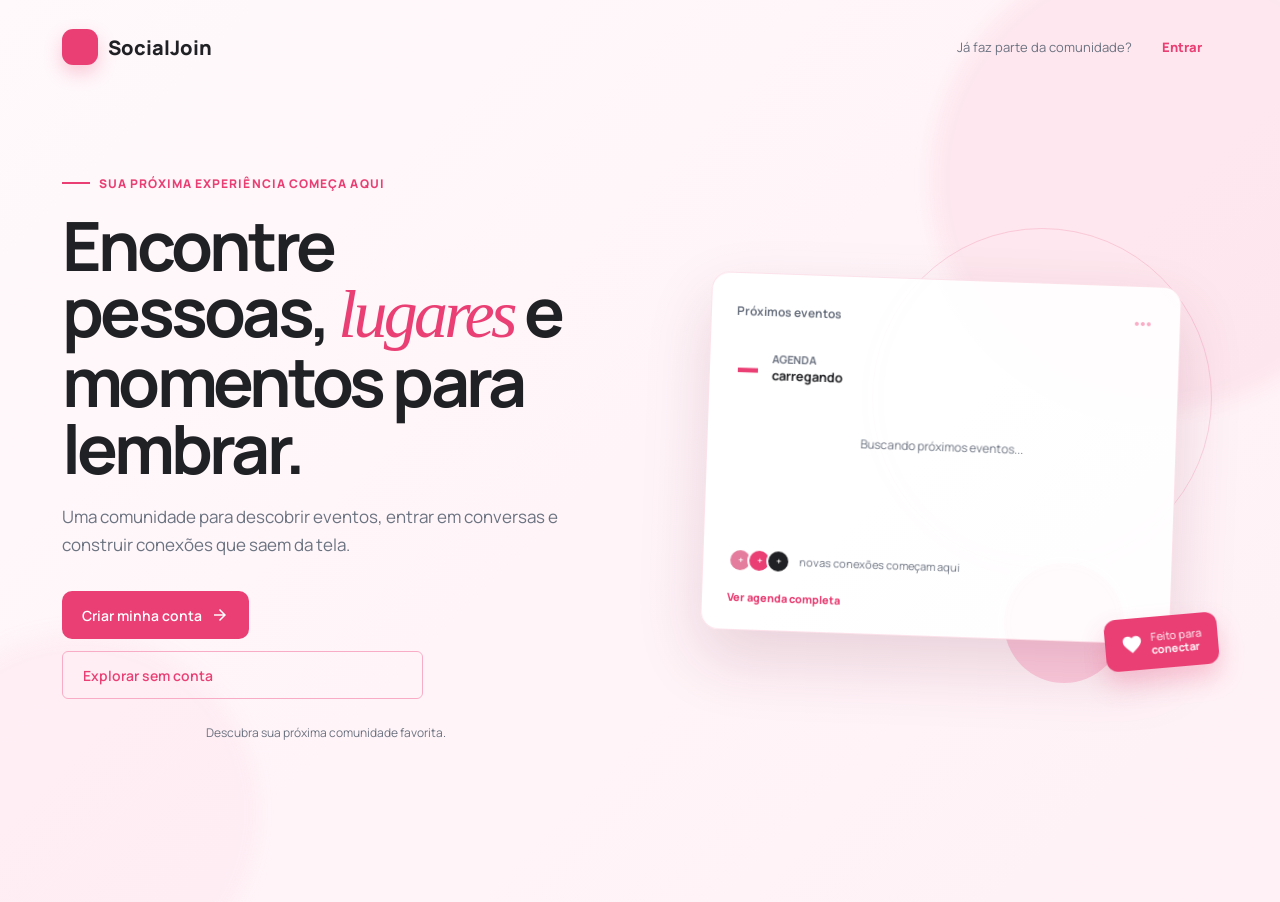
==== web/index.html @ d687cb56 "Ajustes na aba eventos" ====
<!DOCTYPE html>
<html lang="pt-BR">

<head>
    <meta charset="UTF-8">
    <meta name="viewport" content="width=device-width, initial-scale=1.0">
    <title>Painel - Rede Social</title>
    <link rel="preconnect" href="https://fonts.googleapis.com">
    <link rel="preconnect" href="https://fonts.gstatic.com" crossorigin>
    <link href="https://fonts.googleapis.com/css2?family=Manrope:wght@400;500;600;700;800&display=swap"
        rel="stylesheet">
    <link href="https://fonts.googleapis.com/icon?family=Material+Icons" rel="stylesheet">
    <link rel="stylesheet" href="css/style.css?v=chat-avatar-1">
</head>

<body>
    <!-- A página é declarativa: IDs e handlers conectam os controles visuais aos métodos do AppController em app.js. -->
    <section id="welcome-screen" class="welcome-screen active">
        <div class="welcome-page">
            <header class="welcome-nav">
                <a class="welcome-brand" href="#" onclick="return false;">
                    <span class="welcome-brand-mark"><i class="material-icons">hub</i></span>
                    SocialJoin
                </a>
                <div class="welcome-nav-actions">
                    <span>Já faz parte da comunidade?</span>
                    <button class="welcome-login-link" onclick="app.selecionarOpcao('login')">Entrar</button>
                </div>
            </header>

            <div class="welcome-layout">
                <div class="welcome-copy">
                    <div class="welcome-eyebrow"><span></span> Sua próxima experiência começa aqui</div>
                    <h1>Encontre pessoas, <em>lugares</em> e momentos para lembrar.</h1>
                    <p>Uma comunidade para descobrir eventos, entrar em conversas e construir conexões que saem da tela.
                    </p>
                    <div class="welcome-actions">
                        <button class="btn-primary welcome-btn" onclick="app.selecionarOpcao('cadastro')">Criar minha
                            conta <i class="material-icons">arrow_forward</i></button>
                        <button class="btn-ghost welcome-btn" onclick="app.selecionarOpcao('visitante')">Explorar sem
                            conta <i class="material-icons">north_east</i></button>
                    </div>
                    <div class="welcome-proof"><i class="material-icons">verified</i><span>Descubra sua próxima
                            comunidade favorita.</span></div>
                </div>

                <div class="welcome-preview" aria-label="Prévia de eventos da comunidade">
                    <div class="preview-orbit preview-orbit-one"></div>
                    <div class="preview-orbit preview-orbit-two"></div>
                    <div class="preview-window">
                        <div class="preview-window-top"><span>Próximos eventos</span><i
                                class="material-icons">more_horiz</i></div>
                        <div class="preview-date" id="preview-date">
                            <strong>--</strong><span>AGENDA<br><b>carregando</b></span>
                        </div>
                        <div id="preview-events" class="preview-events" aria-live="polite">
                            <div class="preview-loading">Buscando próximos eventos...</div>
                        </div>
                        <div class="preview-footer"><span
                                class="preview-avatars"><b>+</b><b>+</b><b>+</b></span><span>novas conexões começam
                                aqui</span><button class="preview-events-link" onclick="app.explorarEventos()">Ver
                                agenda completa</button></div>
                    </div>
                    <div class="preview-sticker"><i class="material-icons">favorite</i><span>Feito
                            para<br><b>conectar</b></span></div>
                </div>
            </div>
        </div>
    </section>

    <div id="app-shell" class="app-shell">
        <aside>
            <div class="brand">SocialJoin</div>
            <nav class="nav-menu">
                <button class="nav-btn active" id="tab-eventos" onclick="app.mudarAba('eventos')">
                    <i class="material-icons">event</i> Eventos
                </button>
                <button class="nav-btn" id="tab-feed" onclick="app.mudarAba('feed')">
                    <i class="material-icons">dashboard</i> Feed Geral
                </button>
                <button class="nav-btn" id="tab-comunidades" onclick="app.mudarAba('comunidades')">
                    <i class="material-icons">forum</i> Comunidades
                </button>
                <button class="nav-btn" id="tab-busca" onclick="app.mudarAba('busca')">
                    <i class="material-icons">people</i> Pessoas
                </button>
            </nav>
            <div class="sidebar-footer" id="header-buttons"></div>
        </aside>

        <div class="app-content">

            <button id="chat-mobile-toggle" class="chat-mobile-toggle" type="button"
                aria-label="Abrir mensagens" aria-expanded="false" title="Mensagens"
                onclick="app.alternarChatSidebar()">
                <i class="material-icons" aria-hidden="true">chat</i>
            </button>

            <!-- CHAT LATERAL -->
            <section id="chat-sidebar" class="chat-sidebar">
                <div class="chat-sidebar-header">
                    <h3>Mensagens</h3>

                    <button id="chat-toggle-btn" class="chat-toggle-btn" type="button" title="Recolher mensagens">
                        ‹
                    </button>
                </div>

                <div class="chat-search">
                    <input id="chat-search-input" type="text" placeholder="Buscar conversa..." autocomplete="off">
                </div>

                <div id="chat-conversations" class="chat-conversations">
                    <p class="chat-empty">
                        Nenhuma conversa ainda.
                    </p>
                </div>
            </section>


            <main id="app-main">
                <div id="view-feed" class="view-section">
                    <div class="page-header">
                        <div>
                            <span class="section-kicker">Conversa que vira encontro</span>
                            <h1>O que está acontecendo</h1>
                        </div>
                        <button class="btn-primary" onclick="app.abrirModalPost()">Novo Post</button>
                    </div>
                    <div class="feed-layout">
                        <div class="feed-main">
                            <div class="feed-toolbar">
                                <div class="feed-tabs" role="tablist" aria-label="Filtro do feed">
                                    <button class="feed-tab active" id="feed-tab-todos"
                                        onclick="app.mudarFiltroFeed('todos')">Tudo</button>
                                    <button class="feed-tab" id="feed-tab-comunidades"
                                        onclick="app.mudarFiltroFeed('comunidades')">Comunidades</button>
                                    <button class="feed-tab" id="feed-tab-meus"
                                        onclick="app.mudarFiltroFeed('meus')">Meus posts</button>
                                </div>
                                <select id="feed-ordenacao" onchange="app.mudarOrdenacaoFeed(this.value)"
                                    aria-label="Ordenar feed">
                                    <option value="recentes">Mais recentes</option>
                                    <option value="comentados">Mais comentados</option>
                                    <option value="curtidos">Mais curtidos</option>
                                </select>
                            </div>
                            <div id="feed-comunidades-filtros" class="feed-comunidades-filtros"></div>

                            <div id="feed-container">
                                Carregando feed...
                            </div>
                        </div>
                        <div class="feed-sidebar">
                            <div id="feed-sidebar-recomendado-heading" class="feed-sidebar-heading">
                                <span id="feed-sidebar-recomendado-kicker" class="section-kicker">
                                    Para você
                                </span>

                                <h2 id="feed-sidebar-recomendado-titulo">
                                    Recomendado
                                </h2>
                            </div>

                            <div id="feed-recomendados" class="feed-recomendados">
                                Carregando sugestões...
                            </div>

                            <div class="feed-sidebar-heading" style="margin-top: 18px;"><span
                                    class="section-kicker">Perfil parecido</span>
                                <h2>Pessoas para seguir</h2>
                            </div>
                            <div id="feed-sugestoes-pessoas" class="feed-sugestoes-pessoas">Carregando pessoas...</div>

                            <div class="feed-sidebar-heading" style="margin-top: 18px;"><span class="section-kicker">Não
                                    perca</span>
                                <h2>Próximos encontros</h2>
                            </div>
                            <div id="feed-eventos-destaque">Carregando eventos...</div>
                            <button class="feed-sidebar-link" onclick="app.mudarAba('eventos')">Ver agenda completa <i
                                    class="material-icons">arrow_forward</i></button>
                        </div>

                    </div>
                </div>
                <div id="view-salvos" class="view-section">

                    <div class="page-header">

                        <div>
                            <span class="section-kicker">
                                Sua coleção
                            </span>

                            <h1>Itens salvos</h1>
                        </div>

                    </div>


                    <div class="salvos-intro">
                        <i class="material-icons">
                            bookmark
                        </i>

                        <p>
                            Publicações que você salvou para
                            encontrar novamente depois.
                        </p>
                    </div>


                    <div id="salvos-container">
                        Carregando itens salvos...
                    </div>

                </div>

                <div id="view-post-detalhes" class="view-section">
                    <button class="detail-back-button" onclick="app.voltarDoPost()">
                        <i class="material-icons">arrow_back</i> Voltar ao feed
                    </button>
                    <div id="post-detalhes-conteudo"></div>
                </div>

                <div id="view-eventos" class="view-section active">
                    <div class="page-header">
                        <div>
                            <span class="section-kicker">Viva mais fora da tela</span>
                            <h1>Descubra seu próximo evento</h1>
                        </div>
                        <button class="btn-primary" onclick="app.abrirModal('evento-modal')">Novo Evento</button>
                    </div>
                    <div id="evento-destaque" class="evento-destaque"></div>
                    <div class="eventos-tabs" role="tablist" aria-label="Eventos">
                        <button class="eventos-tab active" id="eventos-tab-descobrir"
                            onclick="app.mudarVisaoEventos('descobrir')">Descobrir</button>
                        <button class="eventos-tab" id="eventos-tab-meus" onclick="app.mudarVisaoEventos('meus')">Meus
                            eventos</button>
                    </div>
                    <div class="eventos-filtros">
                        <input type="text" id="filtro-evento-texto" placeholder="Buscar por nome ou descrição..."
                            oninput="app.buscarEventosComDebounce()">

                        <select id="filtro-evento-periodo" onchange="app.filtrarEventos()">

                            <option value="">Qualquer data</option>
                            <option value="hoje">Hoje</option>
                            <option value="semana">Esta semana</option>
                            <option value="mes">Este mês</option>
                            <option value="personalizado">Intervalo personalizado</option>
                        </select>

                        <select id="filtro-evento-comunidade" onchange="app.filtrarEventos()">
                            <option value="">Todas as comunidades</option>
                        </select>

                        <select id="filtro-evento-categoria" onchange="app.filtrarEventos()">
                            <option value="">Todas as categorias</option>
                            <option value="Tecnologia">Tecnologia</option>
                            <option value="Arte">Arte</option>
                            <option value="Música">Música</option>
                            <option value="Esportes">Esportes</option>
                            <option value="Educação">Educação</option>
                            <option value="Networking">Networking</option>
                            <option value="Cultura">Cultura</option>
                        </select>
                                                <select id="filtro-evento-formato" onchange="app.filtrarEventos()">
                            <option value="">Todos os formatos</option>
                            <option value="presencial">Presenciais</option>
                            <option value="online">Online</option>
                        </select>

                        <div class="filtro-localizacao-wrap" style="display: flex; gap: 8px; align-items: center;">
                            <button id="btn-localizacao-filtro" class="btn-localizacao-filtro" onclick="app.alternarFiltroProximidade()" style="white-space: nowrap; height: 38px; display: flex; align-items: center; gap: 5px;">
                                <i class="material-icons" style="font-size: 18px;">my_location</i>
                                Perto de mim
                            </button>
                            <select id="filtro-evento-raio" onchange="app.filtrarEventos()" style="display: none; width: 100px;">
                                <option value="10">10 km</option>
                                <option value="25">25 km</option>
                                <option value="50" selected>50 km</option>
                                <option value="100">100 km</option>
                            </select>
                        </div>
                    </div>
                    <div id="filtro-evento-intervalo" style="
        display:none;
        gap:10px;
        margin-bottom:16px;
    ">

                        <input type="date" id="filtro-evento-data-inicio" onchange="app.filtrarEventos()">

                        <input type="date" id="filtro-evento-data-fim" onchange="app.filtrarEventos()">
                    </div>
                    <div id="eventos-container" class="eventos-container">
                        Carregando eventos...
                    </div>
                    <div id="eventos-paginacao" style="
        display:flex;
        justify-content:center;
        align-items:center;
        gap:12px;
        margin-top:20px;
     ">

                        <button class="btn-secondary" id="btn-eventos-anterior" onclick="app.paginaAnteriorEventos()">
                            Anterior
                        </button>

                        <span id="eventos-pagina-info">
                            Página 1 de 1
                        </span>

                        <button class="btn-secondary" id="btn-eventos-proxima" onclick="app.proximaPaginaEventos()">
                            Próxima
                        </button>
                    </div>
                </div>

                <div id="view-comunidades" class="view-section">
                    <div class="page-header">
                        <div>
                            <span class="section-kicker">Encontre sua turma</span>
                            <h1>Comunidades</h1>
                        </div>
                        <button class="btn-primary" onclick="app.abrirModal('comunidade-modal')">Nova
                            Comunidade</button>
                    </div>

                    <div class="comunidades-tabs">
                        <button id="comunidades-tab-todas" class="comunidades-tab active"
                            onclick="app.mudarFiltroComunidades('todas')">
                            Todas
                        </button>

                        <button id="comunidades-tab-minhas" class="comunidades-tab"
                            onclick="app.mudarFiltroComunidades('minhas')">
                            Minhas comunidades
                        </button>

                        <button id="comunidades-tab-criadas" class="comunidades-tab"
                            onclick="app.mudarFiltroComunidades('criadas')">
                            Criadas por mim
                        </button>
                    </div>
                    <div class="comunidades-toolbar">
                        <input class="search-bar" id="comunidades-search" type="search"
                            placeholder="Buscar por nome ou interesse..." oninput="app.filtrarComunidades()">
                        <select id="comunidades-ordenacao" onchange="app.filtrarComunidades()">
                            <option value="membros">Mais populares</option>
                            <option value="recentes">Mais recentes</option>
                            <option value="nome">Nome A-Z</option>
                        </select>
                    </div>
                    <div id="comunidades-container" class="comunidades-grid">Carregando comunidades...</div>
                </div>

                <!-- PERFIL -->
<div id="view-perfil" class="view-section">

    <div class="perfil-view-header">
        <button
            type="button"
            class="detail-back-button"
            onclick="app.voltarDoPerfil()"
        >
            <i class="material-icons">arrow_back</i>
            <span>Voltar</span>
        </button>
    </div>

    <div id="perfil-conteudo"></div>

</div>



                <div id="view-busca" class="view-section">
                    <div class="page-header">
                        <div><span class="section-kicker">Descubra quem faz acontecer</span>
                            <h1>Pessoas</h1>
                        </div>
                    </div>
                    <div class="pessoas-search-area">
                        <i class="material-icons">
                            search
                        </i>

                        <input id="search-input" type="text" placeholder="Buscar por nome ou username..."
                            oninput="app.filtrarUsuarios()">
                    </div>

                    <div class="pessoas-filtros">

                        <button id="pessoas-filtro-todas" class="pessoas-filtro-btn active" type="button"
                            onclick="app.mudarFiltroPessoas('todas')">
                            Todas
                        </button>

                        <button id="pessoas-filtro-comuns" class="pessoas-filtro-btn" type="button"
                            onclick="app.mudarFiltroPessoas('comuns')">
                            Das minhas comunidades
                        </button>

                        <button id="pessoas-filtro-organizadores" class="pessoas-filtro-btn" type="button"
                            onclick="app.mudarFiltroPessoas('organizadores')">
                            Organizadores
                        </button>

                    </div>

                    <div class="pessoas-sugestoes">
                        <div><span class="section-kicker">Para conhecer</span>
                            <h2>Descubra novas pessoas</h2>
                        </div>
                        <p>Encontre organizadores, participantes e novas conversas.</p>
                    </div>

                    <div id="users-container" class="pessoas-grid">Carregando...</div>


                </div>



                <div id="view-subreddit" class="view-section">

                    <button class="detail-back-button" onclick="app.mudarAba('comunidades')">
                        <i class="material-icons">arrow_back</i>
                        Voltar
                    </button>


                    <section class="comunidade-detalhe-header">

                        <div class="comunidade-detalhe-principal">

                            <div id="sub-community-visual" class="comunidade-detalhe-avatar">
                                C
                            </div>


                            <div class="comunidade-detalhe-identidade">

                                <div class="comunidade-detalhe-titulo-linha">

                                    <h1 id="sub-titulo">
                                        Nome da Comunidade
                                    </h1>

                                    <span id="sub-status" class="comunidade-detalhe-status">
                                    </span>

                                </div>


                                <p id="sub-desc">
                                    Descrição
                                </p>


                                <div class="comunidade-detalhe-meta">

                                    <span id="sub-categoria">
                                        Geral
                                    </span>

                                    <span class="comunidade-meta-separador">
                                        •
                                    </span>

                                    <span>
                                        <i class="material-icons">group</i>
                                        <strong id="sub-total-membros">
                                            0
                                        </strong>
                                        membros
                                    </span>

                                    <span class="comunidade-meta-separador">
                                        •
                                    </span>

                                    <span>
                                        <i class="material-icons">event</i>
                                        <strong id="sub-total-eventos">
                                            0
                                        </strong>
                                        eventos
                                    </span>

                                </div>

                            </div>

                        </div>


                        <div class="comunidade-detalhe-acoes">

                            <button type="button" id="btn-gerenciar-comunidade" class="comunidade-btn-secundario"
                                style="display:none;" onclick="
                    app.gerenciarComunidade(
                        app.comunidadeAtivaId
                    )
                ">
                                <i class="material-icons">
                                    settings
                                </i>

                                Gerenciar
                            </button>


                            <button type="button" id="btn-participar" class="comunidade-btn-secundario"
                                onclick="app.participarComunidade()">
                                Entrar
                            </button>


                            <button type="button" id="btn-postar-comunidade" class="comunidade-btn-postar"
                                onclick="app.abrirModalPost()">
                                <i class="material-icons">
                                    add
                                </i>

                                Postar aqui
                            </button>

                        </div>

                    </section>


                    <div class="comunidade-tabs">

                        <button class="comunidade-tab active" id="comunidade-tab-posts"
                            onclick="app.mudarAbaComunidade('posts')">
                            Posts
                            <span id="comunidade-tab-posts-count">
                                0
                            </span>
                        </button>

                        <button class="comunidade-tab" id="comunidade-tab-eventos"
                            onclick="app.mudarAbaComunidade('eventos')">
                            Eventos
                            <span id="comunidade-tab-eventos-count">
                                0
                            </span>
                        </button>

                        <button class="comunidade-tab" id="comunidade-tab-membros"
                            onclick="app.mudarAbaComunidade('membros')">
                            Membros
                            <span id="comunidade-tab-membros-count">
                                0
                            </span>
                        </button>

                    </div>


                    <div id="subreddit-feed-container"></div>

                </div>

                <div id="view-evento-detalhes" class="view-section">

                    <button class="detail-back-button" onclick="app.voltarParaEventos()">
                        <i class="material-icons">arrow_back</i>
                        Voltar para eventos
                    </button>

                    <div id="evento-detalhes-conteudo"></div>

                </div>
            </main>
            <section id="chat-window" class="chat-window">

                <div class="chat-window-header">
                    <div class="chat-user-info">
                        <div id="chat-user-avatar" class="chat-user-avatar">
                            ?
                        </div>

                        <div class="chat-user-meta">
                            <div class="chat-user-line">
                                <strong id="chat-user-name">
                                    Conversa
                                </strong>
                                <span id="chat-user-status" class="chat-user-status">online</span>
                            </div>

                            <span id="chat-user-username" class="chat-user-username"></span>
                        </div>
                    </div>

                    <button id="chat-close-btn" class="chat-close-btn" type="button" title="Fechar conversa">
                        ×
                    </button>
                </div>

                <div id="chat-messages" class="chat-messages">
                </div>

                <form id="chat-message-form" class="chat-message-form">

                    <input id="chat-message-input" type="text" placeholder="Digite uma mensagem..." autocomplete="off"
                        maxlength="2000">

                    <button type="submit">
                        Enviar
                    </button>

                </form>

            </section>
        </div>
    </div>

    <div class="modal-overlay" id="auth-modal" role="dialog" aria-modal="true" aria-labelledby="auth-title">
        <div class="modal auth-modal">
            <button type="button" class="modal-close-btn" aria-label="Fechar" onclick="app.fecharModal('auth-modal')">
                <i class="material-icons">close</i>
            </button>
            <div class="auth-intro">
                <span class="auth-kicker">SocialJoin</span>
                <h2 id="auth-title">Acesso ao Site</h2>
                <p id="auth-subtitle">Entre para acompanhar eventos, comunidades e conversas.</p>
            </div>

            <div class="auth-tabs" role="tablist" aria-label="Autenticação">
                <button type="button" class="auth-tab active" id="auth-tab-login"
                    onclick="app.definirModoAuth(false)">Entrar</button>
                <button type="button" class="auth-tab" id="auth-tab-register" onclick="app.definirModoAuth(true)">Criar
                    conta</button>
            </div>

            <div id="auth-feedback" class="auth-feedback" role="alert" aria-live="polite"></div>

            <div class="auth-field auth-register-only">
                <label for="auth-nome-completo">Nome completo</label>
                <div class="auth-input-wrap"><i class="material-icons">person_outline</i><input type="text"
                        id="auth-nome-completo" placeholder="Como podemos chamar você?" autocomplete="off"></div>
            </div>

            <div class="auth-field auth-register-only">
                <label for="auth-nome">Nome de exibição</label>
                <div class="auth-input-wrap"><i class="material-icons">badge</i><input type="text" id="auth-nome"
                        placeholder="Seu nome na comunidade" autocomplete="off"></div>
            </div>

            <div class="auth-field auth-register-only">
                <label for="auth-username">Nome de usuário</label>
                <div class="auth-input-wrap"><i class="material-icons">alternate_email</i><input type="text"
                        id="auth-username" placeholder="seu_usuario" autocomplete="off"></div>
            </div>

            <div class="auth-field auth-register-only">
                <label for="auth-data-nascimento">Data de nascimento</label>
                <div class="auth-input-wrap"><i class="material-icons">cake</i><input type="date"
                        id="auth-data-nascimento"></div>
            </div>

            <div class="auth-field">
                <label for="auth-email" id="auth-email-label">E-mail ou telefone</label>
                <div class="auth-input-wrap"><i class="material-icons">mail_outline</i><input type="text"
                        id="auth-email" placeholder="seu@email.com ou (00) 00000-0000" autocomplete="off"></div>
            </div>

            <div class="auth-field auth-register-only">
                <label for="auth-telefone">Telefone <span>(opcional)</span></label>
                <div class="auth-input-wrap"><i class="material-icons">phone</i><input type="tel" id="auth-telefone"
                        placeholder="(00) 00000-0000" autocomplete="off"></div>
            </div>

            <div class="auth-field">
                <label for="auth-senha">Senha</label>
                <div class="auth-input-wrap"><i class="material-icons">lock_outline</i><input type="password"
                        id="auth-senha" placeholder="Sua senha" autocomplete="current-password"
                        oninput="app.atualizarForcaSenha()"><button type="button" class="password-toggle"
                        onclick="app.alternarVisibilidadeSenha('auth-senha', this)" aria-label="Mostrar senha"><i
                            class="material-icons">visibility</i></button></div>
                <div id="auth-password-strength" class="password-strength" aria-live="polite"></div>
            </div>

            <div class="auth-field auth-register-only">
                <label for="auth-confirmar-senha">Confirmar senha</label>
                <div class="auth-input-wrap"><i class="material-icons">lock_reset</i><input type="password"
                        id="auth-confirmar-senha" placeholder="Repita sua senha" autocomplete="new-password"><button
                        type="button" class="password-toggle"
                        onclick="app.alternarVisibilidadeSenha('auth-confirmar-senha', this)"
                        aria-label="Mostrar senha"><i class="material-icons">visibility</i></button></div>
            </div>

            <div class="auth-field auth-register-only">
                <label>Interesses</label>
                <div class="auth-interesses-intro">Escolha até 5 temas que mais combinam com você.</div>
                <div id="auth-interesses-list" class="auth-interesses-list" aria-label="Selecionar interesses">
                </div>
            </div>

            <button type="button" class="btn-full auth-submit" id="auth-submit"
                onclick="app.processarAuth()">Entrar</button>
            <button type="button" class="auth-forgot" id="auth-forgot" onclick="app.recuperarSenha()">Esqueci minha
                senha</button>
            <button type="button" class="btn-cancel" onclick="app.fecharModal('auth-modal')">Cancelar</button>
            <p class="auth-legal">Ao continuar, você concorda em participar da comunidade SocialJoin.</p>
        </div>
    </div>

    <!-- O formulário coleta texto e arquivos; o JavaScript envia o post e associa as imagens depois de obter o ID. -->
    <div class="modal-overlay" id="post-modal">
        <div class="modal">
            <h2 id="modal-post-title">Nova Publicação</h2>
            <input type="text" id="post-titulo" placeholder="Título">
            <textarea id="post-conteudo" placeholder="Conteúdo..."></textarea>
            <label class="post-image-picker" for="post-imagens">
                <i class="material-icons" aria-hidden="true">add_photo_alternate</i>
                Adicionar fotos
            </label>
            <input type="file" id="post-imagens" accept="image/jpeg,image/png,image/webp" multiple hidden>
            <small class="form-hint">Escolha várias de uma vez ou adicione mais depois. Até 4 imagens JPG, PNG ou WEBP; máximo de 5 MB cada.</small>
            <div id="post-imagens-preview" class="post-image-preview" aria-live="polite"></div>
            <select id="post-comunidade-id">
                <option value="">Publicar no feed global</option>
            </select>
            <button class="btn-full" id="post-publicar-btn" onclick="app.enviarPost()">Publicar</button>
            <button class="btn-cancel" onclick="app.fecharModal('post-modal')">Cancelar</button>
        </div>
    </div>

    <div class="modal-overlay" id="comunidade-modal">
        <div class="modal">
            <h2>Criar Comunidade</h2>
            <input type="text" id="comunidade-nome" placeholder="Ex: Desenvolvedores Java">
            <textarea id="comunidade-desc" placeholder="Qual o foco do grupo?"></textarea>
            <select id="comunidade-categoria">
                <option value="">Categoria</option>
                <option>Tecnologia</option>
                <option>Arte</option>
                <option>Música</option>
                <option>Esportes</option>
                <option>Educação</option>
                <option>Networking</option>
                <option>Cultura</option>
            </select>
            <label for="comunidade-cor">Cor da comunidade</label>
            <input type="color" id="comunidade-cor" value="#EA3F74">
            <label for="comunidade-imagem">Imagem da comunidade (opcional)</label>
            <input type="file" id="comunidade-imagem" accept="image/*">
            <small class="form-hint">Escolha uma imagem que represente os interesses da sua comunidade.</small>
            <button class="btn-full" onclick="app.criarComunidade()">Salvar</button>
            <button class="btn-cancel" onclick="app.fecharModal('comunidade-modal')">Cancelar</button>
        </div>
    </div>

    <div class="modal-overlay" id="evento-modal" role="dialog" aria-modal="true" aria-labelledby="evento-modal-title">
        <div class="modal evento-modal">
            <button type="button" class="modal-close-btn" onclick="app.fecharModal('evento-modal')"
                aria-label="Fechar modal">
                <i class="material-icons">close</i>
            </button>

            <div class="modal-header-intro">
                <span class="modal-kicker"><i class="material-icons">event</i> Agenda & Encontros</span>
                <h2 id="evento-modal-title">Organizar Novo Evento</h2>
                <p>Preencha as informações para divulgar seu evento na comunidade.</p>
            </div>

            <div id="evento-feedback" class="form-feedback" role="alert" aria-live="polite"></div>

            <form id="form-criar-evento" onsubmit="event.preventDefault(); app.criarEvento();">
                <!-- Seção 1: Informações Básicas -->
                <div class="form-section">
                    <div class="form-section-title">
                        <i class="material-icons">info</i> Sobre o Evento
                    </div>

                    <div class="form-group">
                        <label for="evento-titulo">Título do evento <span class="required">*</span></label>
                        <div class="form-input-wrap">
                            <i class="material-icons">title</i>
                            <input type="text" id="evento-titulo"
                                placeholder="Ex: Workshop de Java ou Encontro da Comunidade" required
                                autocomplete="off">
                        </div>
                    </div>

                    <div class="form-grid-2">
                        <div class="form-group">
                            <label for="evento-categoria">Categoria <span class="required">*</span></label>
                            <div class="form-input-wrap">
                                <i class="material-icons">category</i>
                                <select id="evento-categoria" required>
                                    <option value="">Selecione uma categoria</option>
                                    <option value="Tecnologia">Tecnologia</option>
                                    <option value="Arte">Arte</option>
                                    <option value="Música">Música</option>
                                    <option value="Esportes">Esportes</option>
                                    <option value="Educação">Educação</option>
                                    <option value="Networking">Networking</option>
                                    <option value="Cultura">Cultura</option>
                                    <option value="Games">Games</option>
                                    <option value="Gastronomia">Gastronomia</option>
                                    <option value="Saúde">Saúde</option>
                                    <option value="Social">Social</option>
                                </select>
                            </div>
                        </div>

                        <div class="form-group">
                            <label for="evento-comunidade-id">Comunidade vinculada <span
                                    class="optional">(opcional)</span></label>
                            <div class="form-input-wrap">
                                <i class="material-icons">groups</i>
                                <select id="evento-comunidade-id">
                                    <option value="">Nenhuma (Evento aberto / Global)</option>
                                </select>
                            </div>
                        </div>
                    </div>

                    <div class="form-group">
                        <label for="evento-desc">Descrição e detalhes <span class="optional">(opcional)</span></label>
                        <textarea id="evento-desc" rows="3"
                            placeholder="Explique a proposta do evento, programação, requisitos ou recados importantes..."></textarea>
                    </div>
                </div>

                <!-- Seção 2: Data e Horários -->
                <div class="form-section">
                    <div class="form-section-title">
                        <i class="material-icons">schedule</i> Data e Horários
                    </div>

                    <div class="form-grid-3">
                        <div class="form-group">
                            <label for="evento-data">Data <span class="required">*</span></label>
                            <div class="form-input-wrap">
                                <i class="material-icons">calendar_today</i>
                                <input type="date" id="evento-data" required>
                            </div>
                        </div>

                        <div class="form-group">
                            <label for="evento-horario-inicio">Início <span class="required">*</span></label>
                            <div class="form-input-wrap">
                                <i class="material-icons">schedule</i>
                                <input type="time" id="evento-horario-inicio" required>
                            </div>
                        </div>

                        <div class="form-group">
                            <label for="evento-horario-fim">Término <span class="required">*</span></label>
                            <div class="form-input-wrap">
                                <i class="material-icons">schedule</i>
                                <input type="time" id="evento-horario-fim" required>
                            </div>
                        </div>
                    </div>

                    <div class="form-group">
                        <label for="evento-encerramento-inscricoes">Encerramento das inscrições <span
                                class="optional">(opcional)</span></label>
                        <div class="form-input-wrap">
                            <i class="material-icons">event_busy</i>
                            <input type="datetime-local" id="evento-encerramento-inscricoes">
                        </div>
                        <small class="form-hint">Deixe em branco para permitir inscrições até o início do
                            evento.</small>
                    </div>
                </div>

                <!-- Seção 3: Local e Vagas -->
                <div class="form-section">
                    <div class="form-section-title">
                        <i class="material-icons">place</i> Formato, Local e Vagas
                    </div>

                    <div class="form-grid-2">
                        <div class="form-group">
                            <label for="evento-formato-local">Formato do evento <span class="required">*</span></label>
                            <div class="form-input-wrap">
                                <i class="material-icons">swap_horiz</i>
                                <select id="evento-formato-local" onchange="app.alternarFormatoCriacaoEvento(this.value)">
                                    <option value="presencial">Presencial (Endereço Físico)</option>
                                    <option value="online">Online (Link / Transmissão)</option>
                                </select>
                            </div>
                        </div>

                        <div class="form-group">
                            <label for="evento-local" id="evento-local-label">Endereço do evento <span class="required">*</span></label>
                            <div class="form-input-wrap">
                                <i class="material-icons" id="evento-local-icone">place</i>
                                <input type="text" id="evento-local"
                                    placeholder="Ex: Av. Paulista, 1000 - Bela Vista, São Paulo" required autocomplete="off"
                                    onchange="app.aoAlterarEnderecoEvento()">
                                <button type="button" class="btn-input-action" id="btn-buscar-coords-evento" onclick="app.buscarCoordenadasPorEnderecoDigitado()" title="Localizar endereço no mapa">
                                    <i class="material-icons">search</i>
                                </button>
                            </div>
                        </div>
                    </div>

                    <!-- Bloco de Coordenadas & GPS (para eventos presenciais) -->
                    <div id="wrap-evento-coordenadas" class="evento-coordenadas-box">
                        <div class="evento-coordenadas-topo">
                            <div class="evento-coordenadas-texto">
                                <strong><i class="material-icons">map</i> Geolocalização para o Aplicativo Mobile</strong>
                                <span>Permite que participantes encontrem este evento no mapa de eventos próximos.</span>
                            </div>
                            <button type="button" class="btn-gps" onclick="app.capturarCoordenadasEvento()" title="Usar minha localização atual via GPS">
                                <i class="material-icons">my_location</i> Usar meu GPS
                            </button>
                        </div>
                        <input type="hidden" id="evento-latitude">
                        <input type="hidden" id="evento-longitude">
                        <div id="evento-coords-badge" class="coords-badge sem-coords">
                            <i class="material-icons">location_off</i>
                            <span id="evento-coords-badge-texto">Nenhuma coordenada detectada. Digite o endereço ou clique em "Usar meu GPS".</span>
                        </div>
                    </div>

                    <div class="form-grid-2">
                        <div class="form-group">
                            <label for="evento-limite">Limite de participantes <span class="optional">(opcional)</span></label>
                            <div class="form-input-wrap">
                                <i class="material-icons">people</i>
                                <input type="number" id="evento-limite" min="1" placeholder="Vazio = Sem limite">
                            </div>
                        </div>

                        <div class="form-group">
                            <label for="evento-preco">Valor do ingresso <span class="optional">(opcional)</span></label>
                            <div class="form-input-wrap">
                                <i class="material-icons">confirmation_number</i>
                                <input type="number" id="evento-preco" min="0" step="0.01" placeholder="0,00">
                            </div>
                            <small class="form-hint">Deixe em branco ou informe 0 para um evento gratuito.</small>
                        </div>
                    </div>
                </div>

                <!-- Seção 4: Capa e Configurações -->
                <div class="form-section">
                    <div class="form-section-title">
                        <i class="material-icons">photo_camera</i> Capa e Configurações
                    </div>

                    <div class="form-group">
                        <label for="evento-capa">Banner do evento <span class="optional">(opcional)</span></label>
                        <div class="custom-file-upload">
                            <input type="file" id="evento-capa" accept="image/jpeg,image/png,image/webp"
                                onchange="app.atualizarPreviewCapaEvento(this)">
                            <div class="file-upload-visual" id="evento-capa-preview-box">
                                <i class="material-icons">cloud_upload</i>
                                <span id="evento-capa-nome">Clique para selecionar uma imagem</span>
                                <small>Opcional · JPG, PNG ou WEBP · máximo 5 MB</small>
                            </div>
                        </div>
                    </div>

                    <div class="checkbox-card">
                        <label class="checkbox-container">
                            <input type="checkbox" id="evento-checkin">
                            <span class="checkbox-custom"></span>
                            <div class="checkbox-text">
                                <strong>Exigir check-in dos participantes</strong>
                                <span>A entrada e validação de ingressos serão realizadas pelo aplicativo mobile via QR
                                    Code.</span>
                            </div>
                        </label>
                    </div>
                </div>

                <div class="form-actions">
                    <button type="submit" class="btn-full btn-primary auth-submit" id="btn-criar-evento">
                        Agendar Evento
                    </button>
                    <button type="button" class="btn-cancel" onclick="app.fecharModal('evento-modal')">
                        Cancelar
                    </button>
                </div>
            </form>
        </div>
    </div>

    <div class="modal-overlay" id="gerenciar-comunidade-modal">

        <div class="modal comunidade-gerenciar-modal">

            <div class="comunidade-modal-header">

                <div>
                    <span class="section-kicker">
                        Administração
                    </span>

                    <h2>Gerenciar comunidade</h2>

                    <p>
                        Atualize as informações e
                        configurações da comunidade.
                    </p>
                </div>

                <button type="button" class="modal-close" onclick="
                    app.fecharModal(
                        'gerenciar-comunidade-modal'
                    )
                " aria-label="Fechar">
                    <i class="material-icons">
                        close
                    </i>
                </button>

            </div>


            <div class="comunidade-modal-section">

                <div class="comunidade-modal-section-title">
                    <i class="material-icons">
                        edit
                    </i>

                    <div>
                        <strong>
                            Informações básicas
                        </strong>

                        <span>
                            Nome, descrição e categoria.
                        </span>
                    </div>
                </div>


                <div class="form-group">
                    <label for="editar-comunidade-nome">
                        Nome da comunidade
                    </label>

                    <input id="editar-comunidade-nome" type="text" placeholder="Nome da comunidade">
                </div>


                <div class="form-group">
                    <label for="editar-comunidade-desc">
                        Descrição
                    </label>

                    <textarea id="editar-comunidade-desc" rows="4" placeholder="Descreva a comunidade..."></textarea>
                </div>


                <div class="comunidade-modal-grid">

                    <div class="form-group">
                        <label for="editar-comunidade-categoria">
                            Categoria
                        </label>

                        <select id="editar-comunidade-categoria">
                            <!-- mantenha suas options atuais -->
                        </select>
                    </div>


                    <div class="form-group">
                        <label for="editar-comunidade-cor">
                            Cor da comunidade
                        </label>

                        <div class="comunidade-cor-field">

                            <input type="color" id="editar-comunidade-cor">

                            <span>
                                Cor de destaque
                            </span>

                        </div>
                    </div>

                </div>

            </div>


            <div class="comunidade-modal-section">

                <div class="comunidade-modal-section-title">
                    <i class="material-icons">
                        image
                    </i>

                    <div>
                        <strong>
                            Aparência
                        </strong>

                        <span>
                            Imagem usada nos cards e
                            no cabeçalho da comunidade.
                        </span>
                    </div>
                </div>


                <label class="comunidade-upload" for="editar-comunidade-imagem">
                    <i class="material-icons">
                        add_photo_alternate
                    </i>

                    <div>
                        <strong>
                            Escolher nova imagem
                        </strong>

                        <span>
                            JPG, PNG ou WEBP
                        </span>
                    </div>

                    <span class="comunidade-upload-action">
                        Selecionar
                    </span>
                </label>

                <input type="file" id="editar-comunidade-imagem" accept="image/*" hidden>

            </div>


            <div class="comunidade-modal-section">

                <div class="comunidade-modal-section-title">
                    <i class="material-icons">
                        admin_panel_settings
                    </i>

                    <div>
                        <strong>
                            Administração
                        </strong>

                        <span>
                            Controle quem participa
                            desta comunidade.
                        </span>
                    </div>
                </div>


                <button type="button" class="comunidade-admin-action" onclick="app.abrirGerenciarMembros()">
                    <span>
                        <i class="material-icons">
                            group
                        </i>

                        Gerenciar membros
                    </span>

                    <i class="material-icons">
                        chevron_right
                    </i>
                </button>

            </div>


            <div class="comunidade-danger-zone">

                <div>
                    <strong>
                        Excluir comunidade
                    </strong>

                    <span>
                        Esta ação remove permanentemente
                        a comunidade.
                    </span>
                </div>

                <button type="button" class="comunidade-delete-btn" onclick="app.excluirComunidade()">
                    <i class="material-icons">
                        delete_outline
                    </i>

                    Excluir
                </button>

            </div>


            <div class="comunidade-modal-footer">

                <button type="button" class="btn-secondary" onclick="
                    app.fecharModal(
                        'gerenciar-comunidade-modal'
                    )
                ">
                    Cancelar
                </button>

                <button type="button" class="btn-primary" onclick="app.salvarEdicaoComunidade()">
                    Salvar alterações
                </button>

            </div>

        </div>

    </div>

    <div id="gerenciar-membros-modal" class="modal-overlay">
        <div class="modal">
            <h2>Membros da comunidade</h2>

            <div id="lista-membros-comunidade">
                Carregando...
            </div>

            <br>

            <button class="btn-secondary" onclick="app.fecharModal('gerenciar-membros-modal')">
                Fechar
            </button>
        </div>
    </div>
<div class="modal-overlay" id="editar-perfil-modal">
    <div class="modal editar-perfil-modal">

        <button
            type="button"
            class="modal-close-btn"
            onclick="app.fecharModal('editar-perfil-modal')"
            aria-label="Fechar"
        >
            <i class="material-icons">close</i>
        </button>

        <div class="editar-perfil-header">
            <span class="editar-perfil-kicker">Sua conta</span>
            <h2>Editar perfil</h2>
            <p>Atualize como seu perfil aparece para outras pessoas.</p>
        </div>

        <div class="editar-perfil-foto-area">

            <div class="editar-perfil-avatar">
                <i class="material-icons" id="editar-perfil-avatar-icon">person</i>
                <img id="editar-perfil-avatar-preview" alt="Prévia da foto de perfil" hidden>
            </div>

            <div class="editar-perfil-foto-info">
                <strong>Foto de perfil</strong>
                <span>JPG, PNG ou WEBP · máximo de 5 MB</span>

                <input
                    type="file"
                    id="editar-perfil-foto"
                    accept="image/jpeg,image/png,image/webp"
                    class="editar-perfil-file-input"
                >

                <div class="editar-perfil-foto-acoes">
                    <label
                        for="editar-perfil-foto"
                        class="editar-perfil-escolher-foto"
                    >
                        <i class="material-icons">photo_camera</i>
                        Escolher foto
                    </label>

                    <button
                        type="button"
                        class="editar-perfil-alterar-foto"
                        onclick="app.salvarFotoPerfil()"
                    >
                        Alterar
                    </button>
                </div>
            </div>

        </div>

        <div class="editar-perfil-form">

            <div class="editar-perfil-campo">
                <label for="editar-perfil-nome">Nome</label>
                <input
                    type="text"
                    id="editar-perfil-nome"
                    placeholder="Seu nome"
                >
            </div>

            <div class="editar-perfil-campo">
                <label for="editar-perfil-username">Username</label>

                <div class="editar-perfil-username">
                    <span>@</span>
                    <input
                        type="text"
                        id="editar-perfil-username"
                        placeholder="seuusername"
                    >
                </div>
            </div>

            <div class="editar-perfil-campo">
                <div class="editar-perfil-label-row">
                    <label for="editar-perfil-bio">Bio</label>
                    <span>Máximo de 300 caracteres</span>
                </div>

                <textarea
                    id="editar-perfil-bio"
                    maxlength="300"
                    placeholder="Conte um pouco sobre você..."
                ></textarea>
            </div>

        </div>

        <div class="editar-perfil-footer">
            <button
                type="button"
                class="btn-secondary"
                onclick="app.fecharModal('editar-perfil-modal')"
            >
                Cancelar
            </button>

            <button
                type="button"
                class="btn-primary"
                onclick="app.salvarPerfil()"
            >
                Salvar alterações
            </button>
        </div>

    </div>
</div>

    <div class="modal-overlay" id="gerenciar-evento-modal" role="dialog" aria-modal="true"
        aria-labelledby="gerenciar-evento-title">
        <div class="modal evento-modal">
            <button type="button" class="modal-close-btn" onclick="app.fecharModal('gerenciar-evento-modal')"
                aria-label="Fechar modal">
                <i class="material-icons">close</i>
            </button>

            <div class="modal-header-intro">
                <span class="modal-kicker"><i class="material-icons">edit_calendar</i> Painel do Organizador</span>
                <h2 id="gerenciar-evento-title">Gerenciar Evento</h2>
                <p>Atualize os detalhes do evento, as inscrições e as configurações de acesso.</p>
            </div>

            <div id="editar-evento-feedback" class="form-feedback" role="alert" aria-live="polite"></div>

            <form id="form-editar-evento" onsubmit="event.preventDefault(); app.salvarEdicaoEvento();">
                <div class="form-section">
                    <div class="form-section-title">
                        <i class="material-icons">info</i> Sobre o Evento
                    </div>

                    <div class="form-group">
                        <label for="editar-evento-titulo">Título do evento <span class="required">*</span></label>
                        <div class="form-input-wrap">
                            <i class="material-icons">title</i>
                            <input type="text" id="editar-evento-titulo"
                                placeholder="Ex: Workshop de Java ou Encontro da Comunidade" required
                                autocomplete="off">
                        </div>
                    </div>

                    <div class="form-grid-2">
                        <div class="form-group">
                            <label for="editar-evento-categoria">Categoria <span class="required">*</span></label>
                            <div class="form-input-wrap">
                                <i class="material-icons">category</i>
                                <select id="editar-evento-categoria" required>
                                    <option value="">Selecione uma categoria</option>
                                    <option value="Tecnologia">Tecnologia</option>
                                    <option value="Arte">Arte</option>
                                    <option value="Música">Música</option>
                                    <option value="Esportes">Esportes</option>
                                    <option value="Educação">Educação</option>
                                    <option value="Networking">Networking</option>
                                    <option value="Cultura">Cultura</option>
                                    <option value="Games">Games</option>
                                    <option value="Gastronomia">Gastronomia</option>
                                    <option value="Saúde">Saúde</option>
                                    <option value="Social">Social</option>
                                </select>
                            </div>
                        </div>

                        <div class="form-group">
                            <label for="editar-evento-comunidade">Comunidade vinculada <span
                                    class="optional">(opcional)</span></label>
                            <div class="form-input-wrap">
                                <i class="material-icons">groups</i>
                                <select id="editar-evento-comunidade">
                                    <option value="">Nenhuma (Evento aberto / Global)</option>
                                </select>
                            </div>
                        </div>
                    </div>

                    <div class="form-group">
                        <label for="editar-evento-descricao">Descrição e detalhes <span
                                class="optional">(opcional)</span></label>
                        <textarea id="editar-evento-descricao" rows="3"
                            placeholder="Explique a proposta do evento, programação, requisitos ou recados importantes..."></textarea>
                    </div>
                </div>

                <div class="form-section">
                    <div class="form-section-title">
                        <i class="material-icons">schedule</i> Data e Horários
                    </div>

                    <div class="form-grid-3">
                        <div class="form-group">
                            <label for="editar-evento-data">Data <span class="required">*</span></label>
                            <div class="form-input-wrap">
                                <i class="material-icons">calendar_today</i>
                                <input type="date" id="editar-evento-data" required>
                            </div>
                        </div>

                        <div class="form-group">
                            <label for="editar-evento-horario-inicio">Início <span class="required">*</span></label>
                            <div class="form-input-wrap">
                                <i class="material-icons">schedule</i>
                                <input type="time" id="editar-evento-horario-inicio" required>
                            </div>
                        </div>

                        <div class="form-group">
                            <label for="editar-evento-horario-fim">Término <span class="required">*</span></label>
                            <div class="form-input-wrap">
                                <i class="material-icons">schedule</i>
                                <input type="time" id="editar-evento-horario-fim" required>
                            </div>
                        </div>
                    </div>

                    <div class="form-group">
                        <label for="editar-evento-encerramento-inscricoes">Encerramento das inscrições <span
                                class="optional">(opcional)</span></label>
                        <div class="form-input-wrap">
                            <i class="material-icons">event_busy</i>
                            <input type="datetime-local" id="editar-evento-encerramento-inscricoes">
                        </div>
                        <small class="form-hint">Deixe em branco para permitir inscrições até o início do
                            evento.</small>
                    </div>
                </div>

                <div class="form-section">
                    <div class="form-section-title">
                        <i class="material-icons">place</i> Formato, Local e Vagas
                    </div>

                    <div class="form-grid-2">
                        <div class="form-group">
                            <label for="editar-evento-formato-local">Formato do evento <span class="required">*</span></label>
                            <div class="form-input-wrap">
                                <i class="material-icons">swap_horiz</i>
                                <select id="editar-evento-formato-local" onchange="app.alternarFormatoEdicaoEvento(this.value)">
                                    <option value="presencial">Presencial (Endereço Físico)</option>
                                    <option value="online">Online (Link / Transmissão)</option>
                                </select>
                            </div>
                        </div>

                        <div class="form-group">
                            <label for="editar-evento-local" id="editar-evento-local-label">Endereço do evento <span class="required">*</span></label>
                            <div class="form-input-wrap">
                                <i class="material-icons" id="editar-evento-local-icone">place</i>
                                <input type="text" id="editar-evento-local"
                                    placeholder="Ex: Av. Paulista, 1000 - Bela Vista, São Paulo" required autocomplete="off"
                                    onchange="app.aoAlterarEnderecoEdicaoEvento()">
                                <button type="button" class="btn-input-action" id="btn-buscar-coords-edicao" onclick="app.buscarCoordenadasEdicaoEvento()" title="Localizar endereço no mapa">
                                    <i class="material-icons">search</i>
                                </button>
                            </div>
                        </div>
                    </div>

                    <!-- Bloco de Coordenadas & GPS (para edição) -->
                    <div id="wrap-editar-evento-coordenadas" class="evento-coordenadas-box">
                        <div class="evento-coordenadas-topo">
                            <div class="evento-coordenadas-texto">
                                <strong><i class="material-icons">map</i> Geolocalização para o Aplicativo Mobile</strong>
                                <span>Permite que participantes encontrem este evento no mapa de eventos próximos.</span>
                            </div>
                            <button type="button" class="btn-gps" onclick="app.capturarCoordenadasEdicaoEvento()" title="Usar minha localização atual via GPS">
                                <i class="material-icons">my_location</i> Usar meu GPS
                            </button>
                        </div>
                        <input type="hidden" id="editar-evento-latitude">
                        <input type="hidden" id="editar-evento-longitude">
                        <div id="editar-evento-coords-badge" class="coords-badge sem-coords">
                            <i class="material-icons">location_off</i>
                            <span id="editar-evento-coords-badge-texto">Nenhuma coordenada detectada. Digite o endereço ou clique em "Usar meu GPS".</span>
                        </div>
                    </div>

                    <div class="form-grid-2">
                        <div class="form-group">
                            <label for="editar-evento-limite">Limite de participantes <span class="optional">(opcional)</span></label>
                            <div class="form-input-wrap">
                                <i class="material-icons">people</i>
                                <input type="number" id="editar-evento-limite" min="1" placeholder="Vazio = Sem limite">
                            </div>
                        </div>
                    </div>
                </div>

                <div class="form-section">
                    <div class="form-section-title">
                        <i class="material-icons">settings</i> Configurações
                    </div>

                    <div class="checkbox-card">
                        <label class="checkbox-container">
                            <input type="checkbox" id="editar-evento-checkin">
                            <span class="checkbox-custom"></span>
                            <div class="checkbox-text">
                                <strong>Exigir check-in dos participantes</strong>
                                <span>A entrada e validação de ingressos serão realizadas pelo aplicativo mobile via QR
                                    Code.</span>
                            </div>
                        </label>
                    </div>
                </div>

                <div class="evento-gerenciar-actions">
                    <button type="submit" class="btn-primary btn-full" id="btn-salvar-edicao-evento">
                        <i class="material-icons"
                            style="font-size:18px; vertical-align:middle; margin-right:4px;">save</i> Salvar alterações
                    </button>

                    <div class="evento-gerenciar-grid-btns">
                        <button type="button" class="btn-secondary btn-icon-action"
                            onclick="app.abrirParticipantesEvento()">
                            <i class="material-icons">people</i> Participantes
                        </button>

                        <button type="button" class="btn-warning-soft btn-icon-action" onclick="app.cancelarEvento()">
                            <i class="material-icons">block</i> Cancelar evento
                        </button>

                        <button type="button" class="btn-danger-soft btn-icon-action" onclick="app.excluirEvento()">
                            <i class="material-icons">delete</i> Excluir evento
                        </button>
                    </div>

                    <button type="button" class="btn-cancel" onclick="app.fecharModal('gerenciar-evento-modal')">
                        Fechar sem salvar
                    </button>
                </div>
            </form>
        </div>
    </div>

    <div class="modal-overlay" id="participantes-evento-modal" role="dialog" aria-modal="true"
        aria-labelledby="participantes-modal-title">
        <div class="modal evento-modal" style="max-width: 520px;">
            <button type="button" class="modal-close-btn" onclick="app.fecharModal('participantes-evento-modal')"
                aria-label="Fechar modal">
                <i class="material-icons">close</i>
            </button>

            <div class="modal-header-intro">
                <span class="modal-kicker"><i class="material-icons">people</i> Lista de Presença</span>
                <h2 id="participantes-modal-title">Participantes do Evento</h2>
                <p id="participantes-modal-sub">Inscritos e status de check-in.</p>
            </div>

            <div id="lista-participantes-evento" class="participantes-lista-container">
                Carregando...
            </div>

            <div style="margin-top: 20px;">
                <button type="button" class="btn-full btn-secondary"
                    onclick="app.fecharModal('participantes-evento-modal')">
                    Fechar
                </button>
            </div>
        </div>
    </div>

    <div class="modal-overlay" id="compra-ingresso-modal">
    <div class="modal compra-ingresso-modal">

        <button
            type="button"
            class="modal-close-btn"
            onclick="app.fecharModal('compra-ingresso-modal')"
            aria-label="Fechar"
        >
            <i class="material-icons">close</i>
        </button>

        <div class="compra-ingresso-header">
            <div class="compra-ingresso-icon">
                <i class="material-icons">confirmation_number</i>
            </div>

            <div>
                <span class="section-kicker">Ingresso</span>
                <h2>Confirmar compra</h2>
                <p>Revise os dados antes de continuar.</p>
            </div>
        </div>

        <div class="compra-ingresso-evento">
            <span>Evento</span>
            <strong id="compra-ingresso-evento-nome">Evento</strong>
        </div>

        <div class="compra-ingresso-preco-area">
            <span>Valor do ingresso</span>
            <strong id="compra-ingresso-preco">R$ 0,00</strong>
        </div>

        <div class="compra-ingresso-aviso">
            <i class="material-icons">info_outline</i>

            <div>
                <strong>Ambiente de demonstração</strong>
                <span>
                    Nenhum pagamento real será processado nesta versão.
                </span>
            </div>
        </div>

        <div class="compra-ingresso-acoes">
            <button
                type="button"
                class="btn-secondary"
                onclick="app.fecharModal('compra-ingresso-modal')"
            >
                Cancelar
            </button>

            <button
                type="button"
                class="btn-primary"
                onclick="app.confirmarCompraIngresso()"
            >
                <i class="material-icons">check</i>
                Confirmar compra
            </button>
        </div>

    </div>
</div>

    <div
    class="modal-overlay"
    id="configuracoes-modal"
>

    <div class="modal configuracoes-modal">

        <button
            type="button"
            class="modal-close-btn"
            onclick="
                app.fecharModal(
                    'configuracoes-modal'
                )
            "
            aria-label="Fechar"
        >
            <i class="material-icons">
                close
            </i>
        </button>


        <div class="configuracoes-header">

            <span class="section-kicker">
                Sua conta
            </span>

            <h2>Configurações</h2>

            <p>
                Gerencie seus dados e preferências.
            </p>

        </div>


        <div class="configuracoes-lista">

            <button
                type="button"
                class="configuracoes-item"
                onclick="app.abrirEdicaoPerfilPelasConfiguracoes()"
            >

                <span class="configuracoes-item-icon">
                    <i class="material-icons">
                        person_outline
                    </i>
                </span>

                <span class="configuracoes-item-info">
                    <strong>
                        Editar perfil
                    </strong>

                    <small>
                        Nome, username, bio e foto.
                    </small>
                </span>

                <i class="material-icons">
                    chevron_right
                </i>

            </button>


            <button
                type="button"
                class="configuracoes-item"
                onclick="app.abrirMeuPerfilPelasConfiguracoes()"
            >

                <span class="configuracoes-item-icon">
                    <i class="material-icons">
                        account_circle
                    </i>
                </span>

                <span class="configuracoes-item-info">
                    <strong>
                        Visualizar perfil
                    </strong>

                    <small>
                        Veja como seu perfil aparece.
                    </small>
                </span>

                <i class="material-icons">
                    chevron_right
                </i>

            </button>

        </div>


        <div class="configuracoes-note">

            <i class="material-icons">
                lock_outline
            </i>

            <span>
                Alteração de senha poderá ser
                adicionada futuramente.
            </span>

        </div>

    </div>

</div>

    <!-- type="module" permite importar ApiService; servir esta página por HTTP evita bloqueios de módulos em file://. -->
    <script type="module" src="js/app.js?v=chat-avatar-1"></script>
</body>

</html>
---- web/css/style.css ----
/* style.css */
:root {
    --bg-dark: #ffffff;
    --bg-darker: #ffffff;
    --primary-blue: #EA3F74;
    --primary-hover: #c92f60;
    --secondary-pink: #f9acc6;
    --bg-light: #f7f8fa;
    --card-bg: #ffffff;
    --text-main: #202124;
    --text-muted: #6b7280;
    --border-color: #e5e7eb;
    --danger: #c93659;
    --shadow-soft: 0 12px 30px rgba(17, 24, 39, 0.07);
}

* {
    box-sizing: border-box;
}

body {
    font-family: 'Manrope', 'Segoe UI', sans-serif;
    background: #ffffff;
    margin: 0;
    padding: 0;
    color: var(--text-main);
    min-height: 100vh;
    overflow: auto;
}

.welcome-screen {
    position: relative;
    min-height: 100vh;
    display: none;
    background: linear-gradient(135deg, #fff9fb 0%, #fff1f6 100%);
    overflow: hidden;
}

.welcome-screen::before,
.welcome-screen::after {
    content: "";
    position: absolute;
    border-radius: 50%;
    filter: blur(10px);
    opacity: 0.6;
    pointer-events: none;
    animation: backgroundPulse 9s ease-in-out infinite alternate;
}

.welcome-screen::before {
    width: 460px;
    height: 460px;
    right: -110px;
    top: -50px;
    background: rgba(234, 63, 116, 0.12);
}

.welcome-screen::after {
    width: 360px;
    height: 360px;
    left: -100px;
    bottom: -90px;
    background: rgba(249, 172, 198, 0.18);
    animation-delay: 1.5s;
}

.welcome-screen.active {
    display: flex;
}

.welcome-page {
    position: relative;
    z-index: 1;
    width: min(100%, 1240px);
    min-height: 100vh;
    margin: 0 auto;
    padding: 28px 42px 52px;
    animation: pageReveal 0.8s ease both;
}

.welcome-nav {
    display: flex;
    align-items: center;
    justify-content: space-between;
    gap: 24px;
}

.welcome-brand {
    display: inline-flex;
    align-items: center;
    gap: 10px;
    color: var(--text-main);
    font-size: 20px;
    font-weight: 800;
    text-decoration: none;
}

.welcome-brand-mark {
    display: grid;
    width: 36px;
    height: 36px;
    place-items: center;
    color: #fff;
    background: var(--primary-blue);
    border-radius: 11px;
    box-shadow: 0 8px 18px rgba(234, 63, 116, 0.25);
}

.welcome-brand-mark .material-icons {
    font-size: 20px;
}

.welcome-nav-actions {
    display: flex;
    align-items: center;
    gap: 14px;
    color: var(--text-muted);
    font-size: 13px;
}

.welcome-login-link {
    border: 0;
    padding: 10px 16px;
    color: var(--primary-blue);
    background: transparent;
    cursor: pointer;
    font-weight: 800;
}

.welcome-layout {
    display: grid;
    grid-template-columns: minmax(0, 0.95fr) minmax(420px, 1.05fr);
    align-items: center;
    gap: clamp(40px, 8vw, 110px);
    min-height: calc(100vh - 116px);
}

.welcome-copy {
    max-width: 600px;
    animation: welcomeRise 0.7s ease both;
}

.welcome-copy h1 {
    animation: textFloat 0.9s ease both;
}

.welcome-copy>p,
.welcome-proof,
.welcome-actions {
    animation: fadeInUp 0.8s ease both;
}

.welcome-actions {
    animation-delay: 0.15s;
}

.welcome-proof {
    animation-delay: 0.25s;
}

.welcome-eyebrow {
    display: flex;
    align-items: center;
    gap: 9px;
    margin-bottom: 20px;
    color: var(--primary-blue);
    font-size: 12px;
    font-weight: 800;
    letter-spacing: 0.09em;
    text-transform: uppercase;
}

.welcome-eyebrow span {
    width: 28px;
    height: 2px;
    background: var(--primary-blue);
}

.welcome-copy h1 {
    max-width: 620px;
    margin: 0 0 22px;
    color: var(--text-main);
    font-size: 68px;
    line-height: 0.98;
    letter-spacing: -0.055em;
}

.welcome-copy h1 em {
    color: var(--primary-blue);
    font-family: Georgia, serif;
    font-weight: 400;
}

.welcome-copy>p {
    max-width: 500px;
    margin: 0;
    color: var(--text-muted);
    font-size: 17px;
    line-height: 1.65;
}

.welcome-actions {
    display: flex;
    flex-wrap: wrap;
    gap: 12px;
    margin-top: 32px;
}

.welcome-btn {
    display: inline-flex;
    width: auto;
    align-items: center;
    justify-content: center;
    gap: 9px;
    min-height: 48px;
    padding: 13px 19px;
    border-radius: 10px;
    font-size: 14px;
    transition: transform 0.2s ease, box-shadow 0.2s ease, background 0.2s ease;
}

.welcome-btn:hover {
    transform: translateY(-2px) scale(1.01);
    box-shadow: 0 12px 20px rgba(234, 63, 116, 0.15);
}

.welcome-btn .material-icons {
    font-size: 18px;
}

.welcome-proof {
    display: flex;
    align-items: center;
    gap: 8px;
    margin-top: 25px;
    color: var(--text-muted);
    font-size: 12px;
}

.welcome-proof .material-icons {
    color: var(--primary-blue);
    font-size: 17px;
}

.welcome-preview {
    position: relative;
    min-height: 500px;
    animation: welcomeRise 0.8s 0.15s ease both, previewFloat 7s ease-in-out infinite;
    transform-origin: center;
}

.preview-window {
    position: absolute;
    z-index: 1;
    top: 50%;
    left: 50%;
    width: min(100%, 470px);
    padding: 25px;
    background: rgba(255, 255, 255, 0.92);
    border: 1px solid rgba(234, 63, 116, 0.15);
    border-radius: 18px;
    box-shadow: 0 28px 65px rgba(120, 34, 66, 0.16);
    transform: translate(-50%, -50%) rotate(2deg);
    animation: cardTilt 7s ease-in-out infinite;
    backdrop-filter: blur(6px);
}

.preview-window-top,
.preview-event,
.preview-footer,
.preview-date {
    display: flex;
    align-items: center;
}

.preview-window-top {
    justify-content: space-between;
    color: var(--text-muted);
    font-size: 12px;
    font-weight: 700;
}

.preview-window-top .material-icons {
    color: var(--secondary-pink);
}

.preview-date {
    gap: 11px;
    margin: 25px 0 21px;
}

.preview-date strong {
    color: var(--primary-blue);
    font-size: 48px;
    line-height: 0.85;
}

.preview-date span {
    color: var(--text-muted);
    font-size: 11px;
    font-weight: 700;
    line-height: 1.35;
    text-transform: uppercase;
}

.preview-date b {
    color: var(--text-main);
    font-size: 13px;
    text-transform: none;
}

.preview-event {
    gap: 12px;
    padding: 15px 0;
    border-top: 1px solid var(--border-color);
}

.preview-event-time {
    align-self: flex-start;
    min-width: 40px;
    color: var(--primary-blue);
    font-size: 12px;
    font-weight: 800;
}

.preview-event strong,
.preview-event span {
    display: block;
}

.preview-event strong {
    margin-bottom: 4px;
    color: var(--text-main);
    font-size: 13px;
}

.preview-event span {
    color: var(--text-muted);
    font-size: 11px;
}

.preview-event>.material-icons {
    margin-left: auto;
    color: var(--secondary-pink);
    font-size: 20px;
}

.preview-event-highlight {
    margin: 0 -10px;
    padding: 15px 10px;
    background: var(--bg-light);
    border-radius: 9px;
}

.preview-loading,
.preview-empty {
    padding: 22px 4px;
    color: var(--text-muted);
    font-size: 12px;
    text-align: center;
}

.preview-events {
    min-height: 126px;
}

.preview-footer {
    gap: 9px;
    margin-top: 13px;
    color: var(--text-muted);
    font-size: 11px;
}

.preview-footer {
    flex-wrap: wrap;
}

.preview-events-link {
    width: 100%;
    margin-top: 8px;
    border: 0;
    padding: 0;
    color: var(--primary-blue);
    background: transparent;
    cursor: pointer;
    font-size: 11px;
    font-weight: 800;
    text-align: left;
}

.preview-avatars {
    display: flex;
}

.preview-avatars b {
    display: grid;
    width: 24px;
    height: 24px;
    margin-left: -5px;
    place-items: center;
    border: 2px solid #fff;
    border-radius: 50%;
    color: #fff;
    background: var(--primary-blue);
    font-size: 9px;
}

.preview-avatars b:first-child {
    margin-left: 0;
    background: #e47d9d;
}

.preview-avatars b:last-child {
    background: var(--text-main);
}

.preview-orbit {
    position: absolute;
    border-radius: 50%;
}

.preview-orbit-one {
    top: 4%;
    right: 1%;
    width: 340px;
    height: 340px;
    border: 1px solid rgba(234, 63, 116, 0.18);
    animation: orbitSpin 18s linear infinite;
}

.preview-orbit-two {
    right: 17%;
    bottom: 5%;
    width: 120px;
    height: 120px;
    background: var(--secondary-pink);
    opacity: 0.55;
    animation: pulseGlow 4s ease-in-out infinite;
}

.preview-sticker {
    position: absolute;
    right: 0;
    bottom: 8%;
    z-index: 2;
    display: flex;
    align-items: center;
    gap: 8px;
    padding: 13px 16px;
    color: #fff;
    background: var(--primary-blue);
    border-radius: 12px;
    box-shadow: 0 13px 25px rgba(234, 63, 116, 0.25);
    font-size: 11px;
    line-height: 1.2;
    transform: rotate(-5deg);
    animation: stickerBob 4s ease-in-out infinite;
}

.preview-sticker .material-icons {
    font-size: 22px;
}

@keyframes welcomeRise {
    from {
        opacity: 0;
        transform: translateY(18px);
    }

    to {
        opacity: 1;
        transform: translateY(0);
    }
}

@keyframes pageReveal {
    from {
        opacity: 0;
        transform: translateY(10px);
    }

    to {
        opacity: 1;
        transform: translateY(0);
    }
}

@keyframes fadeInUp {
    from {
        opacity: 0;
        transform: translateY(12px);
    }

    to {
        opacity: 1;
        transform: translateY(0);
    }
}

@keyframes textFloat {
    from {
        opacity: 0;
        transform: translateY(16px);
    }

    to {
        opacity: 1;
        transform: translateY(0);
    }
}

@keyframes previewFloat {

    0%,
    100% {
        transform: translateY(0px);
    }

    50% {
        transform: translateY(-12px);
    }
}

@keyframes cardTilt {

    0%,
    100% {
        transform: translate(-50%, -50%) rotate(2deg) translateY(0);
    }

    50% {
        transform: translate(-50%, -50%) rotate(-1deg) translateY(-8px);
    }
}

@keyframes orbitSpin {
    0% {
        transform: rotate(0deg);
    }

    100% {
        transform: rotate(360deg);
    }
}

@keyframes pulseGlow {

    0%,
    100% {
        transform: scale(1);
        opacity: 0.55;
    }

    50% {
        transform: scale(1.08);
        opacity: 0.82;
    }
}

@keyframes backgroundPulse {
    0% {
        transform: scale(1);
        opacity: 0.5;
    }

    100% {
        transform: scale(1.12);
        opacity: 0.8;
    }
}

@keyframes stickerBob {

    0%,
    100% {
        transform: rotate(-5deg) translateY(0);
    }

    50% {
        transform: rotate(-2deg) translateY(-8px);
    }
}

.btn-secondary {
    background: var(--text-main);
    color: #fff;
    border: none;
    padding: 10px 20px;
    border-radius: 6px;
    font-weight: 600;
    cursor: pointer;
    transition: background 0.2s;
}

.btn-secondary:hover {
    background: #472632;
}

.btn-ghost {
    background: transparent;
    color: var(--primary-blue);
    border: 1px solid var(--secondary-pink);
    padding: 10px 20px;
    border-radius: 6px;
    font-weight: 600;
    cursor: pointer;
    transition: all 0.2s;
}

.btn-ghost:hover {
    background: var(--bg-light);
}

.app-shell {
    display: none;
    min-height: 100vh;
    flex-direction: column;
}

.app-shell.active {
    display: flex;
}

/* --- NAVEGAÇÃO PRINCIPAL --- */
aside {
    width: 100%;
    background-color: var(--bg-dark);
    color: var(--text-main);
    display: flex;
    flex-direction: row;
    align-items: center;
    flex-shrink: 0;
    min-height: 76px;
    position: sticky;
    top: 0;
    z-index: 20;
    border-bottom: 1px solid var(--border-color);
    box-shadow: 0 8px 24px rgba(120, 34, 66, 0.06);
}

.brand {
    padding: 18px 28px;
    font-size: 20px;
    font-weight: 700;
    color: var(--primary-blue);
    background-color: transparent;
    text-align: left;
    white-space: nowrap;
}

.nav-menu {
    display: flex;
    align-items: stretch;
    gap: 3px;
    flex: 1;
    padding: 0 12px;
}

.nav-btn {
    width: auto;
    background: transparent;
    border: none;
    color: var(--text-muted);
    padding: 13px 15px;
    text-align: center;
    font-size: 13px;
    cursor: pointer;
    display: flex;
    align-items: center;
    gap: 7px;
    transition: all 0.2s;
}

.nav-btn:hover {
    background: var(--secondary-pink);
    color: var(--text-main);
}

.nav-btn.active {
    background: var(--bg-light);
    color: var(--primary-blue);
    border-bottom: 3px solid var(--primary-blue);
}

.sidebar-footer {
    position: relative;
    padding: 10px 24px 10px 12px;
    margin-left: auto;
}

.account-menu {
    position: relative;
}

.account-trigger {
    display: flex;
    align-items: center;
    gap: 9px;
    min-width: 0;
    border: 1px solid var(--border-color);
    border-radius: 999px;
    padding: 5px 10px 5px 5px;
    color: var(--text-main);
    background: #fff;
    cursor: pointer;
    transition: border-color .2s, box-shadow .2s;
}

.account-trigger:hover,
.account-menu.open .account-trigger {
    border-color: var(--secondary-pink);
    box-shadow: 0 5px 15px rgba(120, 34, 66, .1);
}

.account-avatar {
    display: grid;
    width: 31px;
    height: 31px;
    place-items: center;
    border-radius: 50%;
    color: #fff;
    background: var(--primary-blue);
    font-size: 12px;
    font-weight: 800;
}

.account-name {
    max-width: 130px;
    overflow: hidden;
    font-size: 12px;
    font-weight: 800;
    text-overflow: ellipsis;
    white-space: nowrap;
}

.account-chevron {
    color: var(--text-muted);
    font-size: 18px;
}

.account-dropdown {
    display: none;
    position: absolute;
    z-index: 30;
    top: calc(100% + 10px);
    right: 0;
    width: 220px;
    padding: 8px;
    border: 1px solid var(--border-color);
    border-radius: 12px;
    background: #fff;
    box-shadow: 0 16px 35px rgba(43, 23, 32, .15);
}

.account-menu.open .account-dropdown {
    display: block;
    animation: fadeIn .16s ease;
}

.account-dropdown-label {
    padding: 7px 10px 8px;
    color: var(--text-muted);
    font-size: 10px;
    font-weight: 800;
    letter-spacing: .08em;
    text-transform: uppercase;
}

.account-menu-item {
    display: flex;
    align-items: center;
    width: 100%;
    gap: 9px;
    border: 0;
    border-radius: 8px;
    padding: 10px;
    color: var(--text-main);
    background: transparent;
    cursor: pointer;
    font-size: 12px;
    font-weight: 700;
    text-align: left;
}

.account-menu-item:hover {
    background: var(--bg-light);
    color: var(--primary-blue);
}

.account-menu-item .material-icons {
    color: var(--primary-blue);
    font-size: 18px;
}

.account-menu-logout {
    color: var(--danger);
}

.account-menu-logout .material-icons {
    color: var(--danger);
}

/* --- CONTEÚDO PRINCIPAL --- */
main {
    width: 100%;
    min-width: 0;
    flex-grow: 1;
    overflow-y: auto;
    padding: 32px;
    margin-left: 0;
}

.view-section {
    display: none;
    animation: fadeIn 0.3s ease;
    max-width: 900px;
    margin: 0 auto;
}

.view-section.active {
    display: block;
}

@keyframes fadeIn {
    from {
        opacity: 0;
        transform: translateY(5px);
    }

    to {
        opacity: 1;
        transform: translateY(0);
    }
}

.page-header {
    display: flex;
    justify-content: space-between;
    align-items: center;
    margin-bottom: 24px;
}

.page-header h1 {
    margin: 0;
    font-size: 24px;
    font-weight: 700;
}

.btn-primary {
    background: var(--primary-blue);
    color: #fff;
    border: none;
    padding: 10px 20px;
    border-radius: 10px;
    font-weight: 600;
    cursor: pointer;
    transition: background 0.2s;
}

.btn-primary:hover {
    background: var(--primary-hover);
}

/* --- CARDS E POSTS --- */
.card {
    background: var(--card-bg);
    border-radius: 14px;
    padding: 20px;
    margin-bottom: 16px;
    border: 1px solid var(--border-color);
    box-shadow: var(--shadow-soft);
}

.post-header-area {
    display: flex;
    align-items: center;
    margin-bottom: 12px;
}

.avatar {
    width: 40px;
    height: 40px;
    border-radius: 50%;
    background: var(--primary-blue);
    display: flex;
    align-items: center;
    justify-content: center;
    font-weight: bold;
    font-size: 16px;
    color: #fff;
    margin-right: 12px;
    flex-shrink: 0;
}

.post-author {
    font-weight: 600;
    font-size: 15px;
}

.feed-layout {
    display: grid;
    grid-template-columns: minmax(0, 1fr) 280px;
    gap: 24px;
    align-items: start;
}

.feed-toolbar {
    display: flex;
    align-items: center;
    justify-content: space-between;
    gap: 16px;
    margin-bottom: 18px;
    border-bottom: 1px solid var(--border-color);
}

.feed-tabs {
    display: flex;
    gap: 18px;
}

.feed-tab {
    border: 0;
    border-bottom: 3px solid transparent;
    padding: 10px 0;
    color: var(--text-muted);
    background: transparent;
    cursor: pointer;
    font-size: 13px;
    font-weight: 800;
}

.feed-tab.active {
    border-color: var(--primary-blue);
    color: var(--primary-blue);
}

.feed-toolbar select {
    padding: 8px 10px;
    border: 1px solid var(--border-color);
    border-radius: 8px;
    color: var(--text-muted);
    background: #ffffff;
    font-size: 12px;
    outline: none;
}

.post-card {
    padding: 22px;
    cursor: pointer;
}

.post-card:focus-visible {
    outline: 3px solid rgba(234, 63, 116, .3);
    outline-offset: 3px;
}

.post-meta {
    margin-top: 3px;
    color: var(--text-muted);
    font-size: 11px;
}

.post-more {
    margin-left: auto;
    border: 0;
    color: var(--text-muted);
    background: transparent;
    cursor: pointer;
}

.post-more .material-icons {
    font-size: 20px;
}

.post-actions {
    display: flex;
    align-items: center;
    gap: 5px;
    margin-top: 17px;
    padding-top: 11px;
    border-top: 1px solid var(--border-color);
}

.post-action {
    display: inline-flex;
    align-items: center;
    gap: 5px;
    border: 0;
    border-radius: 8px;
    padding: 7px 9px;
    color: var(--text-muted);
    background: transparent;
    cursor: pointer;
    font-size: 12px;
}

.post-action:hover,
.post-action.active {
    color: var(--primary-blue);
    background: var(--bg-light);
}

.post-action .material-icons {
    font-size: 19px;
}

.comments-more {
    border: 0;
    padding: 2px 0 7px;
    color: var(--primary-blue);
    background: transparent;
    cursor: pointer;
    font-size: 12px;
    font-weight: 700;
}

.post-open-button {
    display: inline-flex;
    align-items: center;
    gap: 5px;
    border: 0;
    padding: 0;
    color: var(--primary-blue);
    background: transparent;
    cursor: pointer;
    font-size: 12px;
    font-weight: 800;
}

.post-open-button .material-icons {
    font-size: 16px;
}

.detail-back-button {
    display: inline-flex;
    align-items: center;
    gap: 5px;
    margin-bottom: 16px;
    border: 0;
    padding: 0;
    color: var(--text-muted);
    background: transparent;
    cursor: pointer;
    font-weight: 700;
}

.detail-back-button .material-icons {
    font-size: 18px;
}

.post-detail-card {
    max-width: 760px;
    padding: 30px;
    border: 1px solid var(--border-color);
    border-radius: 16px;
    background: var(--card-bg);
    box-shadow: var(--shadow-soft);
}

.post-detail-header {
    display: flex;
    align-items: center;
    gap: 12px;
    color: var(--text-main);
}

.post-detail-header .post-menu-wrapper {
    margin-left: auto;
}

.post-detail-header .avatar {
    margin: 0;
}

.post-detail-header span {
    display: block;
    margin-top: 4px;
    color: var(--text-muted);
    font-size: 12px;
}

.post-detail-card h1 {
    margin: 26px 0 14px;
    font-size: 30px;
    line-height: 1.15;
}

.post-detail-body {
    color: var(--text-main);
    font-size: 16px;
    line-height: 1.7;
    white-space: pre-wrap;
}

.post-detail-actions {
    margin-top: 25px;
}

.post-comments-section {
    margin-top: 28px;
    padding-top: 24px;
    border-top: 1px solid var(--border-color);
}

.post-comments-heading {
    display: flex;
    align-items: center;
    gap: 8px;
    margin-bottom: 15px;
}

.post-comments-heading h2 {
    margin: 0;
    font-size: 19px;
}

.post-comments-heading span {
    display: grid;
    min-width: 24px;
    height: 24px;
    place-items: center;
    border-radius: 50%;
    color: var(--primary-blue);
    background: var(--bg-light);
    font-size: 11px;
    font-weight: 800;
}

.detail-comment-box {
    display: flex;
    gap: 8px;
    margin-bottom: 22px;
}

.detail-comment-box input {
    flex: 1;
    min-width: 0;
    padding: 12px 14px;
    border: 1px solid var(--border-color);
    border-radius: 9px;
    outline: none;
    background: #ffffff;
}

.detail-comment-box button {
    border: 0;
    border-radius: 9px;
    padding: 0 16px;
    color: #fff;
    background: var(--primary-blue);
    cursor: pointer;
    font-weight: 800;
}

.detail-comment {
    display: flex;
    gap: 10px;
    padding: 15px 0;
    border-top: 1px solid var(--border-color);
}

.detail-comment-avatar {
    width: 32px;
    height: 32px;
    margin: 0;
    font-size: 13px;
}

.detail-comment strong {
    font-size: 13px;
}

.detail-comment p {
    margin: 4px 0 0;
    color: var(--text-muted);
    font-size: 13px;
    line-height: 1.5;
    white-space: pre-wrap;
}

.comments-empty,
.comments-login-note {
    color: var(--text-muted);
    font-size: 13px;
}

.feed-sidebar {
    position: sticky;
    top: 24px;
    padding: 20px;
    border: 1px solid var(--border-color);
    border-radius: 14px;
    background: rgba(255, 255, 255, .8);
    box-shadow: var(--shadow-soft);
}

.feed-sidebar-heading h2 {
    margin: 0 0 15px;
    font-size: 20px;
}

.feed-recomendados {
    display: grid;
    gap: 10px;
}

.feed-recomendado-item {
    display: block;
    width: 100%;
    padding: 12px 10px;
    border: 1px solid rgba(234, 63, 116, 0.12);
    border-radius: 10px;
    background: linear-gradient(135deg, rgba(234, 63, 116, 0.04), rgba(249, 172, 198, 0.08));
    color: var(--text-main);
    cursor: pointer;
    text-align: left;
    transition: transform 0.2s ease, border-color 0.2s ease;
}

.feed-recomendado-item:hover {
    transform: translateY(-1px);
    border-color: rgba(234, 63, 116, 0.3);
}

.feed-recomendado-item span,
.feed-recomendado-item strong,
.feed-recomendado-item small {
    display: block;
}

.feed-recomendado-item span {
    margin-bottom: 5px;
    color: var(--primary-blue);
    font-size: 10px;
    font-weight: 800;
}

.feed-recomendado-item strong {
    font-size: 13px;
}

.feed-recomendado-item small {
    margin-top: 4px;
    color: var(--text-muted);
    font-size: 11px;
}

.feed-sugestoes-pessoas {
    display: grid;
    gap: 10px;
}

.feed-pessoa-item {
    display: block;
    width: 100%;
    padding: 12px 10px;
    border: 1px solid var(--border-color);
    border-radius: 10px;
    background: var(--card-bg);
    text-align: left;
}

.feed-pessoa-item-top {
    display: flex;
    align-items: center;
    gap: 10px;
    margin-bottom: 8px;
}

.feed-pessoa-item-top strong {
    display: block;
    font-size: 13px;
}

.feed-pessoa-item-top span {
    color: var(--text-muted);
    font-size: 11px;
}

.feed-pessoa-item p {
    margin: 0 0 10px;
    color: var(--text-muted);
    font-size: 11px;
    line-height: 1.45;
}

.feed-pessoa-btn {
    width: 100%;
    border: 0;
    border-radius: 8px;
    padding: 8px 10px;
    background: var(--bg-light);
    color: var(--primary-blue);
    font-weight: 800;
    cursor: pointer;
}

.feed-pessoa-btn.seguindo {
    background: rgba(234, 63, 116, 0.1);
    color: var(--primary-blue);
}

.avatar-small {
    width: 32px;
    height: 32px;
    font-size: 12px;
}

.feed-evento-item {
    display: block;
    width: 100%;
    padding: 13px 0;
    border: 0;
    border-top: 1px solid var(--border-color);
    color: var(--text-main);
    background: transparent;
    cursor: pointer;
    text-align: left;
}

.feed-evento-item span,
.feed-evento-item strong,
.feed-evento-item small {
    display: block;
}

.feed-evento-item span {
    margin-bottom: 5px;
    color: var(--primary-blue);
    font-size: 10px;
    font-weight: 800;
}

.feed-evento-item strong {
    font-size: 13px;
}

.feed-evento-item small {
    margin-top: 4px;
    color: var(--text-muted);
    font-size: 11px;
}

.feed-evento-item:hover strong {
    color: var(--primary-blue);
}

.feed-sidebar-empty {
    color: var(--text-muted);
    font-size: 12px;
}

.feed-sidebar-link {
    display: inline-flex;
    align-items: center;
    gap: 6px;
    margin-top: 8px;
    border: 0;
    padding: 0;
    color: var(--primary-blue);
    background: transparent;
    cursor: pointer;
    font-size: 12px;
    font-weight: 800;
}

.feed-sidebar-link .material-icons {
    font-size: 16px;
}

.post-community-tag {
    font-size: 12px;
    color: var(--primary-blue);
    font-weight: bold;
    margin-left: 8px;
}

.post-title {
    font-weight: 700;
    font-size: 18px;
    margin-bottom: 8px;
}

.post-body {
    font-size: 15px;
    line-height: 1.5;
    color: var(--text-muted);
    margin-bottom: 16px;
}

/* A galeria fica contida no card: altura máxima e object-fit evitam que fotos grandes cubram o conteúdo seguinte. */
.post-images {
    display: grid;
    width: 100%;
    max-width: 100%;
    min-width: 0;
    grid-template-columns: repeat(auto-fit, minmax(min(100%, 180px), 1fr));
    gap: 8px;
    margin: 12px 0 16px;
    overflow: hidden;
}

.post-images img {
    display: block;
    width: 100%;
    max-width: 100%;
    min-width: 0;
    height: clamp(150px, 32vw, 320px);
    max-height: 320px;
    aspect-ratio: 4 / 3;
    object-fit: contain;
    background: var(--bg-light);
    border: 1px solid var(--border-color);
    border-radius: 8px;
}

.post-image-preview {
    display: grid;
    grid-template-columns: repeat(auto-fill, minmax(88px, 104px));
    gap: 8px;
    margin: 12px 0 16px;
}

.post-image-preview-item {
    position: relative;
    width: 104px;
    height: 96px;
}

.post-image-preview img {
    display: block;
    width: 100%;
    height: 96px;
    object-fit: cover;
    background: var(--bg-light);
    border: 1px solid var(--border-color);
    border-radius: 8px;
}

.post-image-remove {
    position: absolute;
    top: 4px;
    right: 4px;
    display: grid;
    width: 24px;
    height: 24px;
    place-items: center;
    padding: 0;
    color: #fff;
    background: rgba(32, 33, 36, 0.78);
    border: 0;
    border-radius: 50%;
    cursor: pointer;
    font-size: 18px;
    line-height: 1;
}

.post-image-picker {
    display: inline-flex;
    width: fit-content;
    align-items: center;
    gap: 8px;
    margin: 8px 0 4px;
    padding: 9px 12px;
    color: var(--primary-blue);
    border: 1px solid var(--border-color);
    border-radius: 8px;
    cursor: pointer;
    font-size: 13px;
    font-weight: 700;
}

.post-image-picker:hover {
    background: var(--bg-light);
}

.post-image-preview:empty {
    display: none;
}

@media (max-width: 600px) {
    .post-images {
        grid-template-columns: minmax(0, 1fr);
    }

    .post-images img {
        height: clamp(150px, 48vw, 240px);
        max-height: 240px;
    }
}

/* --- COMENTÁRIOS --- */
.comment-preview {
    font-size: 14px;
    color: var(--text-muted);
    margin-bottom: 8px;
    background: var(--bg-light);
    padding: 10px;
    border-radius: 6px;
    border-left: 3px solid var(--primary-blue);
}

.comment-preview span {
    font-weight: 600;
    color: var(--text-main);
    margin-right: 6px;
}

.comment-input-container {
    display: flex;
    margin-top: 16px;
    gap: 8px;
}

.comment-input-container input {
    flex-grow: 1;
    border: 1px solid var(--border-color);
    padding: 10px 16px;
    border-radius: 6px;
    font-size: 14px;
    outline: none;
    background: #ffffff;
}

input:focus,
select:focus,
textarea:focus,
.search-bar:focus {
    border-color: var(--primary-blue);
    box-shadow: 0 0 0 3px rgba(234, 63, 116, 0.14);
}

.comment-input-container button {
    background: var(--text-main);
    color: #fff;
    border: none;
    padding: 0 16px;
    border-radius: 6px;
    font-weight: 600;
    cursor: pointer;
}

/* --- LISTAS (COMUNIDADES E USUÁRIOS) --- */
.list-item {
    display: flex;
    justify-content: space-between;
    align-items: center;
    padding: 16px;
    border-bottom: 1px solid var(--border-color);
}

.list-item:last-child {
    border-bottom: none;
}

.list-item-info h3 {
    margin: 0 0 4px 0;
    font-size: 16px;
    cursor: pointer;
    color: var(--primary-blue);
}

.list-item-info h3:hover {
    text-decoration: underline;
}

.list-item-info p {
    margin: 0;
    font-size: 14px;
    color: var(--text-muted);
}

.comunidades-toolbar {
    display: flex;
    gap: 10px;
    margin-bottom: 20px;
}

.comunidades-toolbar .search-bar {
    flex: 1;
    margin: 0;
}

.comunidades-toolbar select {
    min-width: 170px;
    border: 1px solid var(--border-color);
    border-radius: 8px;
    color: var(--text-muted);
    background: #ffffff;
    outline: none;
}

.comunidades-grid {
    display: grid;
    grid-template-columns: repeat(auto-fill, minmax(260px, 1fr));
    gap: 16px;
}

.comunidade-card {
    position: relative;
    padding: 20px;
    overflow: hidden;
    border: 1px solid var(--border-color);
    border-radius: 14px;
    background: var(--card-bg);
    box-shadow: var(--shadow-soft);
    cursor: pointer;
    transition: transform .2s, box-shadow .2s;
}

.comunidade-card::before {
    content: '';
    position: absolute;
    inset: 0 0 auto;
    height: 4px;
    background: var(--community-color);
}

.comunidade-card:hover {
    transform: translateY(-3px);
    box-shadow: 0 18px 35px rgba(120, 34, 66, .13);
}

.comunidade-card-top {
    display: flex;
    align-items: center;
    justify-content: space-between;
    gap: 8px;
    margin-bottom: 15px;
}

.comunidade-card-top>span {
    color: var(--community-color);
    font-size: 10px;
    font-weight: 800;
    text-transform: uppercase;
}

.comunidade-mark {
    display: grid;
    position: relative;
    width: 44px;
    height: 44px;
    place-items: center;
    border-radius: 12px;
    color: #fff;
    background: var(--community-color);
    font-size: 20px;
    font-weight: 800;
}

.comunidade-mark.has-image {
    background-position: center;
    background-size: cover;
}

.comunidade-mark.has-image::after {
    content: '';
    position: absolute;
    inset: 0;
    border-radius: inherit;
    background: rgba(43, 23, 32, .12);
}

.comunidade-card h2 {
    margin: 0 0 7px;
    font-size: 18px;
}

.comunidade-card p {
    min-height: 40px;
    margin: 0 0 16px;
    color: var(--text-muted);
    font-size: 12px;
    line-height: 1.55;
}

.comunidade-stats {
    display: flex;
    gap: 12px;
    padding: 11px 0;
    border-top: 1px solid var(--border-color);
    color: var(--text-muted);
    font-size: 11px;
}

.comunidade-card-footer {
    display: flex;
    align-items: center;
    gap: 7px;
    padding-top: 13px;
    color: var(--text-muted);
    font-size: 10px;
}

.comunidade-card-footer span {
    flex: 1;
}

.comunidade-card-footer .btn-primary,
.btn-compact {
    padding: 8px 10px;
    border: 0;
    border-radius: 8px;
    color: #fff;
    background: var(--primary-blue);
    cursor: pointer;
    font-size: 11px;
    font-weight: 700;
}

.btn-compact {
    color: var(--primary-blue);
    background: var(--bg-light);
}

.comunidade-empty {
    width: 100%;
    padding: 30px;
    border: 1px dashed var(--border-color);
    border-radius: 14px;
    color: var(--text-muted);
    text-align: center;
}

.comunidade-tabs {
    display: flex;
    gap: 20px;
    margin: 24px 0 20px;
    border-bottom: 1px solid var(--border-color);
}

.comunidade-header-title {
    display: flex;
    align-items: center;
    gap: 13px;
}

.comunidade-header-title .comunidade-mark {
    width: 56px;
    height: 56px;
    flex-shrink: 0;
    border-radius: 15px;
}

.comunidade-header-title h1 {
    margin: 0;
}

.form-hint {
    display: block;
    margin: -8px 0 14px;
    color: var(--text-muted);
    font-size: 11px;
}

.comunidade-tab {
    border: 0;
    border-bottom: 3px solid transparent;
    padding: 10px 0;
    color: var(--text-muted);
    background: transparent;
    cursor: pointer;
    font-weight: 800;
}

.comunidade-tab.active {
    border-color: var(--primary-blue);
    color: var(--primary-blue);
}

.comunidade-evento-item {
    display: flex;
    align-items: center;
    justify-content: space-between;
    gap: 14px;
    padding: 17px;
    margin-bottom: 10px;
    border: 1px solid var(--border-color);
    border-radius: 12px;
    background: var(--card-bg);
    box-shadow: var(--shadow-soft);
}

.comunidade-evento-item strong,
.comunidade-evento-item span,
.comunidade-evento-item small {
    display: block;
}

.comunidade-evento-item span {
    color: var(--primary-blue);
    font-size: 11px;
    font-weight: 800;
}

.comunidade-evento-item small {
    margin-top: 4px;
    color: var(--text-muted);
    font-size: 11px;
}

.membros-grid {
    display: grid;
    grid-template-columns: repeat(auto-fill, minmax(170px, 1fr));
    gap: 10px;
}

.membro-card {
    display: grid;
    justify-items: center;
    gap: 6px;
    padding: 18px 10px;
    border: 1px solid var(--border-color);
    border-radius: 12px;
    background: var(--card-bg);
}

.membro-card .avatar {
    width: 36px;
    height: 36px;
    margin: 0;
    font-size: 14px;
}

.membro-card span {
    color: var(--text-muted);
    font-size: 11px;
}

.search-bar {
    width: 100%;
    padding: 12px 16px;
    border: 1px solid var(--border-color);
    border-radius: 6px;
    font-size: 15px;
    margin-bottom: 20px;
    outline: none;
    background: rgba(255, 255, 255, 0.82);
}

/* --- MODAIS --- */
.modal-overlay {
    position: fixed;
    top: 0;
    left: 0;
    width: 100%;
    height: 100%;
    background: rgba(43, 23, 32, 0.52);
    display: none;
    align-items: center;
    justify-content: center;
    z-index: 999;
    padding: 20px;
}

.modal {
    max-height: 90vh;
    overflow-y: auto;
    padding-right: 8px;
    background: var(--card-bg);
    width: 90%;
    max-width: 450px;
    padding: 32px;
    border-radius: 16px;
    border: 1px solid var(--border-color);
    box-shadow: 0 22px 55px rgba(43, 23, 32, 0.2);
}

.auth-modal {
    position: relative;
    max-width: 510px;
    padding: 36px;
}

.modal-close-btn {
    position: absolute;
    top: 14px;
    right: 14px;
    border: none;
    background: rgba(255, 255, 255, 0.75);
    border-radius: 10px;
    cursor: pointer;
    color: var(--text-muted);
    font-size: 22px;
    width: 32px;
    height: 32px;
    display: flex;
    align-items: center;
    justify-content: center;
    transition: all 0.2s ease;
}

.modal-close-btn:hover {
    background: var(--primary-blue);
    color: white;
    transform: translateY(-1px);
}

.modal-close-btn .material-icons {
    font-size: 20px;
    line-height: 1;
}

.auth-intro {
    margin-bottom: 24px;
}

.auth-kicker {
    color: var(--primary-blue);
    font-size: 12px;
    font-weight: 800;
    letter-spacing: 0.08em;
    text-transform: uppercase;
}

.auth-intro h2 {
    margin: 8px 0 6px;
    font-size: 28px;
    letter-spacing: -0.03em;
}

.auth-intro p,
.auth-legal {
    color: var(--text-muted);
    font-size: 13px;
    line-height: 1.5;
    margin: 0;
}

.auth-tabs {
    display: grid;
    grid-template-columns: 1fr 1fr;
    gap: 4px;
    padding: 4px;
    margin-bottom: 22px;
    background: var(--bg-light);
    border-radius: 10px;
}

.auth-tab {
    border: 0;
    border-radius: 8px;
    padding: 11px;
    background: transparent;
    color: var(--text-muted);
    cursor: pointer;
    font-weight: 700;
}

.auth-tab.active {
    background: #fff;
    color: var(--primary-blue);
    box-shadow: 0 3px 10px rgba(120, 34, 66, 0.08);
}

.auth-field {
    margin-bottom: 15px;
}

.auth-register-only {
    display: none;
}

.auth-modal.register-mode .auth-register-only {
    display: block;
}

.auth-field label {
    display: block;
    margin-bottom: 7px;
    color: var(--text-main);
    font-size: 13px;
    font-weight: 700;
}

.auth-field label span {
    color: var(--text-muted);
    font-weight: 500;
}

.auth-interesses-intro {
    margin: 0 0 12px;
    color: var(--text-muted);
    font-size: 12px;
    line-height: 1.5;
}

.auth-interesses-list {
    display: flex;
    flex-wrap: wrap;
    gap: 8px;
}

.interesse-chip {
    border: 1px solid var(--border-color);
    border-radius: 999px;
    padding: 8px 12px;
    background: #fff;
    color: var(--text-main);
    cursor: pointer;
    font-size: 12px;
    font-weight: 700;
    transition: all 0.2s ease;
}

.interesse-chip:hover {
    border-color: var(--secondary-pink);
    transform: translateY(-1px);
}

.interesse-chip.active {
    border-color: var(--primary-blue);
    background: rgba(234, 63, 116, 0.08);
    color: var(--primary-blue);
    box-shadow: 0 5px 15px rgba(234, 63, 116, 0.12);
}

.auth-input-wrap {
    display: flex;
    align-items: center;
    border: 1px solid var(--border-color);
    border-radius: 10px;
    background: #ffffff;
    transition: border-color 0.2s, box-shadow 0.2s;
}

.auth-input-wrap:focus-within {
    border-color: var(--primary-blue);
    box-shadow: 0 0 0 3px rgba(234, 63, 116, 0.14);
}

.auth-input-wrap>.material-icons {
    color: var(--primary-blue);
    font-size: 20px;
    margin-left: 13px;
}

.auth-input-wrap input {
    min-width: 0;
    flex: 1;
    margin: 0;
    padding: 12px 13px;
    border: 0;
    outline: 0;
    background: transparent;
}

.auth-input-wrap input:focus {
    box-shadow: none;
}

.password-toggle {
    display: inline-flex;
    align-items: center;
    border: 0;
    padding: 8px 12px;
    color: var(--text-muted);
    background: transparent;
    cursor: pointer;
}

.password-toggle .material-icons {
    font-size: 19px;
}

.password-strength {
    min-height: 18px;
    margin-top: 5px;
    color: var(--text-muted);
    font-size: 11px;
}

.password-strength.weak {
    color: var(--danger);
}

.password-strength.medium {
    color: #a86d16;
}

.password-strength.strong {
    color: var(--primary-blue);
}

.auth-feedback {
    display: none;
    padding: 10px 12px;
    margin-bottom: 16px;
    border: 1px solid #f2b9c9;
    border-radius: 9px;
    background: var(--bg-light);
    color: var(--danger);
    font-size: 13px;
    line-height: 1.4;
}

.auth-feedback.visible {
    display: block;
}

.auth-submit {
    min-height: 46px;
    margin-top: 4px;
}

.auth-submit.loading {
    pointer-events: none;
    opacity: 0.7;
}

.auth-forgot {
    display: block;
    margin: 12px auto 4px;
    border: 0;
    background: transparent;
    color: var(--primary-blue);
    cursor: pointer;
    font-size: 13px;
    font-weight: 700;
}

.auth-legal {
    margin-top: 14px;
    text-align: center;
}

.modal h2 {
    margin-top: 0;
    margin-bottom: 20px;
}

.modal input,
.modal textarea {
    width: 100%;
    padding: 12px;
    margin-bottom: 16px;
    border: 1px solid var(--border-color);
    border-radius: 6px;
    box-sizing: border-box;
    font-family: inherit;
    background: #ffffff;
}

.modal textarea {
    resize: vertical;
    min-height: 100px;
}

.modal .btn-full {
    width: 100%;
    background: var(--primary-blue);
    color: #fff;
    border: none;
    padding: 12px;
    border-radius: 6px;
    font-weight: 600;
    cursor: pointer;
    margin-bottom: 8px;
}

.modal .btn-cancel {
    width: 100%;
    background: transparent;
    color: var(--text-muted);
    border: none;
    padding: 12px;
    cursor: pointer;
    font-weight: 600;
}

.toggle-auth {
    color: var(--primary-blue);
    cursor: pointer;
    font-size: 14px;
    text-align: center;
    display: block;
    margin-top: 8px;
    font-weight: 600;
}

.btn-danger {
    background: var(--danger);
    color: white;
}

/* ============================================================
   ESTILOS DO MODAL DE ORGANIZAR NOVO EVENTO
   ============================================================ */
.evento-modal {
    position: relative;
    max-width: 600px;
    width: 95%;
    padding: 32px 30px;
    border-radius: 18px;
}

.modal-header-intro {
    margin-bottom: 20px;
}

.modal-kicker {
    display: inline-flex;
    align-items: center;
    gap: 6px;
    color: var(--primary-blue);
    font-size: 11px;
    font-weight: 800;
    letter-spacing: 0.08em;
    text-transform: uppercase;
    margin-bottom: 6px;
}

.modal-kicker .material-icons {
    font-size: 15px;
}

.modal-header-intro h2 {
    margin: 4px 0 6px;
    font-size: 24px;
    font-weight: 800;
    letter-spacing: -0.02em;
    color: var(--text-main);
}

.modal-header-intro p {
    margin: 0;
    color: var(--text-muted);
    font-size: 13px;
    line-height: 1.4;
}

.form-feedback {
    display: none;
    padding: 12px 14px;
    margin-bottom: 18px;
    border: 1px solid #f8b4c6;
    border-radius: 10px;
    background: #fff5f8;
    color: var(--danger);
    font-size: 13px;
    line-height: 1.4;
    font-weight: 600;
}

.form-feedback.visible {
    display: block;
    animation: fadeIn 0.3s ease;
}

.form-section {
    background: #fafbfc;
    border: 1px solid var(--border-color);
    border-radius: 14px;
    padding: 16px 18px;
    margin-bottom: 18px;
}

.form-section-title {
    display: flex;
    align-items: center;
    gap: 7px;
    font-size: 12px;
    font-weight: 800;
    color: var(--text-main);
    text-transform: uppercase;
    letter-spacing: 0.05em;
    margin-bottom: 14px;
    padding-bottom: 8px;
    border-bottom: 1px solid rgba(0, 0, 0, 0.05);
}

.form-section-title .material-icons {
    font-size: 17px;
    color: var(--primary-blue);
}

.form-group {
    margin-bottom: 14px;
}

.form-group:last-child {
    margin-bottom: 0;
}

.form-group label {
    display: block;
    font-size: 12px;
    font-weight: 700;
    color: var(--text-main);
    margin-bottom: 6px;
}

.form-group label .required {
    color: var(--danger);
    font-weight: 800;
}

.form-group label .optional {
    color: var(--text-muted);
    font-weight: 500;
    font-size: 11px;
}

.form-grid-2 {
    display: grid;
    grid-template-columns: 1fr 1fr;
    gap: 12px;
}

.form-grid-3 {
    display: grid;
    grid-template-columns: 1.2fr 1fr 1fr;
    gap: 10px;
}

.form-input-wrap {
    display: flex;
    align-items: center;
    border: 1px solid var(--border-color);
    border-radius: 10px;
    background: #ffffff;
    transition: border-color 0.2s, box-shadow 0.2s;
}

.form-input-wrap:focus-within {
    border-color: var(--primary-blue);
    box-shadow: 0 0 0 3px rgba(234, 63, 116, 0.14);
}

.form-input-wrap>.material-icons {
    color: var(--primary-blue);
    font-size: 18px;
    margin-left: 12px;
    flex-shrink: 0;
}

.form-input-wrap input,
.form-input-wrap select {
    width: 100%;
    margin: 0 !important;
    padding: 11px 12px;
    border: 0 !important;
    outline: 0 !important;
    background: transparent !important;
    font-size: 13px;
    font-family: inherit;
    color: var(--text-main);
}

.form-input-wrap select {
    cursor: pointer;
}

.form-group textarea {
    width: 100%;
    margin: 0 !important;
    padding: 11px 13px;
    border: 1px solid var(--border-color);
    border-radius: 10px;
    outline: 0;
    background: #ffffff;
    font-size: 13px;
    font-family: inherit;
    color: var(--text-main);
    resize: vertical;
    min-height: 80px;
    box-sizing: border-box;
    transition: border-color 0.2s, box-shadow 0.2s;
}

.form-group textarea:focus {
    border-color: var(--primary-blue);
    box-shadow: 0 0 0 3px rgba(234, 63, 116, 0.14);
}

.form-hint {
    display: block;
    color: var(--text-muted);
    font-size: 11px;
    margin-top: 5px;
    line-height: 1.3;
}

/* Upload de capa estilizado */
.custom-file-upload {
    position: relative;
    border: 2px dashed var(--border-color);
    border-radius: 12px;
    background: #ffffff;
    cursor: pointer;
    overflow: hidden;
    transition: all 0.2s ease;
}

.custom-file-upload:hover {
    border-color: var(--primary-blue);
    background: rgba(234, 63, 116, 0.02);
}

.custom-file-upload input[type="file"] {
    position: absolute;
    top: 0;
    left: 0;
    width: 100%;
    height: 100%;
    opacity: 0;
    cursor: pointer;
    z-index: 2;
    margin: 0 !important;
}

.file-upload-visual {
    padding: 22px 16px;
    display: flex;
    flex-direction: column;
    align-items: center;
    justify-content: center;
    text-align: center;
    gap: 4px;
    color: var(--text-muted);
    border-radius: 10px;
    background-size: cover;
    background-position: center;
    transition: all 0.3s ease;
    min-height: 100px;
}

.file-upload-visual .material-icons {
    font-size: 32px;
    color: var(--primary-blue);
    margin-bottom: 2px;
}

.file-upload-visual span {
    font-size: 13px;
    font-weight: 700;
    color: var(--text-main);
}

.file-upload-visual small {
    font-size: 11px;
    color: var(--text-muted);
}

.file-upload-visual.has-preview {
    color: #ffffff;
    border-radius: 10px;
}

.file-upload-visual.has-preview span,
.file-upload-visual.has-preview small,
.file-upload-visual.has-preview .material-icons {
    color: #ffffff;
    text-shadow: 0 1px 4px rgba(0, 0, 0, 0.7);
}

/* Card de Check-in */
.checkbox-card {
    background: #ffffff;
    border: 1px solid var(--border-color);
    border-radius: 12px;
    padding: 13px 15px;
    margin-top: 12px;
    transition: border-color 0.2s, box-shadow 0.2s;
}

.checkbox-card:hover {
    border-color: var(--secondary-pink);
}

.checkbox-container {
    display: flex;
    align-items: flex-start;
    gap: 12px;
    cursor: pointer;
    user-select: none;
    margin-bottom: 0 !important;
}

.checkbox-container input {
    display: none !important;
}

.checkbox-custom {
    width: 20px;
    height: 20px;
    border: 2px solid #d1d5db;
    border-radius: 6px;
    display: inline-flex;
    align-items: center;
    justify-content: center;
    flex-shrink: 0;
    margin-top: 2px;
    background: #ffffff;
    transition: all 0.2s ease;
}

.checkbox-container input:checked~.checkbox-custom {
    background: var(--primary-blue);
    border-color: var(--primary-blue);
}

.checkbox-container input:checked~.checkbox-custom::after {
    content: '✓';
    color: #ffffff;
    font-size: 13px;
    font-weight: 800;
    line-height: 1;
}

.checkbox-text {
    display: flex;
    flex-direction: column;
    gap: 2px;
}

.checkbox-text strong {
    font-size: 13px;
    color: var(--text-main);
    font-weight: 700;
}

.checkbox-text span {
    font-size: 12px;
    color: var(--text-muted);
    line-height: 1.4;
}

.form-actions {
    display: flex;
    flex-direction: column;
    gap: 8px;
    margin-top: 22px;
}

@media (max-width: 600px) {
    .evento-modal {
        padding: 24px 18px;
    }

    .form-grid-2,
    .form-grid-3 {
        grid-template-columns: 1fr;
    }
}

.btn-danger:hover {
    background: #a52a49;
}

/* ============================================================
   AÇÕES DO MODAL DE GERENCIAR EVENTO
   ============================================================ */
.evento-gerenciar-actions {
    display: flex;
    flex-direction: column;
    gap: 10px;
    margin-top: 22px;
}

.evento-gerenciar-grid-btns {
    display: grid;
    grid-template-columns: 1fr 1fr 1fr;
    gap: 8px;
}

.btn-icon-action {
    display: inline-flex;
    align-items: center;
    justify-content: center;
    gap: 6px;
    padding: 10px 12px;
    border-radius: 9px;
    font-size: 12px;
    font-weight: 700;
    cursor: pointer;
    border: 1px solid transparent;
    transition: all 0.2s ease;
}

.btn-icon-action .material-icons {
    font-size: 16px;
}

.btn-warning-soft {
    background: #fff6eb;
    color: #b45309;
    border-color: #fed7aa;
}

.btn-warning-soft:hover {
    background: #fef3c7;
    color: #92400e;
    transform: translateY(-1px);
}

.btn-danger-soft {
    background: #fff1f2;
    color: var(--danger);
    border-color: #fecdd3;
}

.btn-danger-soft:hover {
    background: #ffe4e6;
    color: #9f1239;
    transform: translateY(-1px);
}

/* ============================================================
   MODAL DE PARTICIPANTES DO EVENTO
   ============================================================ */
.participantes-lista-container {
    max-height: 380px;
    overflow-y: auto;
    display: flex;
    flex-direction: column;
    gap: 8px;
    padding-right: 4px;
}

.participante-item {
    display: flex;
    align-items: center;
    justify-content: space-between;
    gap: 12px;
    padding: 10px 12px;
    background: #ffffff;
    border: 1px solid var(--border-color);
    border-radius: 10px;
    transition: background 0.2s;
}

.participante-item:hover {
    background: #fafbfc;
}

.participante-perfil {
    display: flex;
    align-items: center;
    gap: 10px;
    min-width: 0;
}

.participante-avatar {
    width: 36px;
    height: 36px;
    border-radius: 50%;
    background: linear-gradient(135deg, var(--primary-blue), var(--secondary-pink));
    color: #ffffff;
    display: flex;
    align-items: center;
    justify-content: center;
    font-weight: 800;
    font-size: 14px;
    flex-shrink: 0;
}

.participante-info {
    display: flex;
    flex-direction: column;
    min-width: 0;
}

.participante-nome {
    font-size: 13px;
    font-weight: 700;
    color: var(--text-main);
    white-space: nowrap;
    overflow: hidden;
    text-overflow: ellipsis;
}

.participante-tag {
    font-size: 11px;
    color: var(--text-muted);
}

.badge-presenca {
    display: inline-flex;
    align-items: center;
    gap: 4px;
    padding: 3px 8px;
    border-radius: 999px;
    font-size: 11px;
    font-weight: 700;
}

.badge-presenca.presente {
    background: #ecfdf5;
    color: #059669;
    border: 1px solid #a7f3d0;
}

.badge-presenca.inscrito {
    background: #f0fdf4;
    color: #15803d;
}

.badge-presenca.pendente {
    background: #f3f4f6;
    color: #6b7280;
}

/* ============================================================
   TELA DE DETALHES DO EVENTO (MODERNA)
   ============================================================ */
.evento-detalhes-card {
    background: var(--card-bg);
    border: 1px solid var(--border-color);
    border-radius: 20px;
    padding: 32px;
    box-shadow: var(--shadow-soft);
    margin-bottom: 30px;
}

.evento-detalhes-header {
    display: flex;
    justify-content: space-between;
    align-items: flex-start;
    gap: 20px;
    margin-bottom: 20px;
}

.evento-detalhes-header h1 {
    margin: 6px 0 8px;
    font-size: 28px;
    font-weight: 800;
    letter-spacing: -0.02em;
    color: var(--text-main);
    line-height: 1.25;
}

.evento-organizador-sub {
    color: var(--text-muted);
    font-size: 13px;
    margin: 0 0 10px;
}

.evento-status-badge {
    display: inline-flex;
    align-items: center;
    gap: 6px;
    padding: 6px 14px;
    border-radius: 999px;
    font-size: 12px;
    font-weight: 800;
    letter-spacing: 0.04em;
    text-transform: uppercase;
    flex-shrink: 0;
}

.evento-status-badge.status-agendado {
    background: #eff6ff;
    color: #2563eb;
    border: 1px solid #bfdbfe;
}

.evento-status-badge.status-acontecendo {
    background: #ecfdf5;
    color: #059669;
    border: 1px solid #a7f3d0;
    animation: pulseGlow 2s infinite;
}

.evento-status-badge.status-cancelado {
    background: #fef2f2;
    color: #dc2626;
    border: 1px solid #fecaca;
}

.evento-status-badge.status-encerrado {
    background: #f3f4f6;
    color: #6b7280;
    border: 1px solid #e5e7eb;
}

@keyframes pulseGlow {

    0%,
    100% {
        box-shadow: 0 0 0 0 rgba(5, 150, 105, 0.4);
    }

    50% {
        box-shadow: 0 0 0 6px rgba(5, 150, 105, 0);
    }
}

.evento-detalhe-capa {
    width: 100%;
    height: 280px;
    background-size: cover;
    background-position: center;
    border-radius: 14px;
    margin-bottom: 24px;
    box-shadow: 0 4px 15px rgba(0, 0, 0, 0.06);
}

.evento-detalhes-descricao {
    font-size: 15px;
    line-height: 1.7;
    color: #374151;
    margin: 20px 0 28px;
    padding: 16px 20px;
    background: #f9fafb;
    border-radius: 12px;
    border-left: 4px solid var(--primary-blue);
}

.evento-meta-grid {
    display: grid;
    grid-template-columns: repeat(auto-fit, minmax(220px, 1fr));
    gap: 14px;
    margin: 24px 0;
}

.evento-meta-box {
    display: flex;
    align-items: flex-start;
    gap: 12px;
    padding: 14px 16px;
    background: #ffffff;
    border: 1px solid var(--border-color);
    border-radius: 12px;
    transition: transform 0.2s, box-shadow 0.2s;
}

.evento-meta-box:hover {
    transform: translateY(-2px);
    box-shadow: 0 6px 16px rgba(0, 0, 0, 0.04);
}

.evento-meta-box .material-icons {
    color: var(--primary-blue);
    font-size: 22px;
    padding: 8px;
    background: rgba(234, 63, 116, 0.08);
    border-radius: 10px;
    flex-shrink: 0;
}

.evento-meta-info {
    display: flex;
    flex-direction: column;
    min-width: 0;
}

.evento-meta-info small {
    font-size: 11px;
    color: var(--text-muted);
    font-weight: 700;
    text-transform: uppercase;
    letter-spacing: 0.05em;
    margin-bottom: 2px;
}

.evento-meta-info strong {
    font-size: 13px;
    color: var(--text-main);
    font-weight: 700;
    word-break: break-word;
}

.evento-comunidade-link {
    display: inline-flex;
    align-items: center;
    gap: 4px;
    color: var(--primary-blue);
    cursor: pointer;
    font-weight: 700;
    text-decoration: none;
    transition: opacity 0.2s;
}

.evento-comunidade-link:hover {
    text-decoration: underline;
}

.evento-transmissao-btn {
    display: inline-flex;
    align-items: center;
    gap: 6px;
    color: var(--primary-blue);
    font-weight: 700;
    text-decoration: none;
    margin-top: 4px;
    font-size: 12px;
}

.evento-transmissao-btn:hover {
    text-decoration: underline;
}

.evento-detalhes-actions {
    display: flex;
    gap: 12px;
    flex-wrap: wrap;
    align-items: center;
    margin-top: 28px;
    padding-top: 20px;
    border-top: 1px solid var(--border-color);
}

@media (max-width: 768px) {
    .evento-detalhes-card {
        padding: 20px;
    }

    .evento-detalhes-header {
        flex-direction: column;
    }

    .evento-gerenciar-grid-btns {
        grid-template-columns: 1fr;
    }
}

.membro-item {
    display: flex;
    justify-content: space-between;
    align-items: center;
    padding: 10px 0;
    border-bottom: 1px solid var(--border-color);
}

.perfil-tabs {
    display: flex;
    border-bottom: 1px solid var(--border-color);
    margin-top: 24px;
    margin-bottom: 20px;
}

.perfil-tab {
    flex: 1;
    text-align: center;
    padding: 14px 10px;
    cursor: pointer;
    font-size: 14px;
    font-weight: 600;
    color: var(--text-muted);
    position: relative;
    transition: 0.2s;
}

.perfil-tab:hover {
    background: var(--bg-light);
    color: var(--text-main);
}

.perfil-tab.active {
    color: var(--text-main);
}

.perfil-tab.active::after {
    content: "";
    position: absolute;
    left: 25%;
    right: 25%;
    bottom: 0;
    height: 3px;
    border-radius: 3px 3px 0 0;
    background: var(--primary-blue);
}

button,
input,
select,
textarea {
    font: inherit;
}

button:disabled {
    cursor: not-allowed;
    opacity: 0.58;
}

@media (max-width: 760px) {
    aside {
        width: 100%;
        height: auto;
        position: static;
        flex-direction: column;
        align-items: stretch;
    }

    .brand {
        text-align: left;
        padding: 18px 20px;
    }

    .nav-menu {
        display: grid;
        grid-template-columns: repeat(4, 1fr);
        width: 100%;
        padding: 0;
    }

    .nav-btn {
        justify-content: center;
        padding: 12px 6px;
        font-size: 12px;
        flex-direction: column;
        gap: 4px;
    }

    .nav-btn.active {
        border-left: 0;
        border-bottom: 3px solid var(--secondary-pink);
        padding-left: 6px;
    }

    .sidebar-footer {
        width: 100%;
        padding: 12px 16px;
        margin-left: 0;
    }

    .account-menu,
    .account-trigger {
        width: 100%;
    }

    .account-name {
        max-width: none;
    }

    .account-dropdown {
        right: 0;
        left: 0;
        width: 100%;
    }

    main {
        margin-left: 0;
        padding: 24px 16px;
    }

    .page-header {
        align-items: flex-start;
        gap: 14px;
        flex-direction: column;
    }

    .page-header .btn-primary {
        width: 100%;
    }

    .welcome-page {
        padding: 22px 20px 38px;
    }

    .welcome-nav-actions>span {
        display: none;
    }

    .welcome-layout {
        display: flex;
        flex-direction: column;
        align-items: stretch;
        gap: 24px;
        min-height: auto;
        padding-top: 72px;
    }

    .welcome-copy h1 {
        font-size: 44px;
    }

    .welcome-copy>p {
        font-size: 15px;
    }

    .welcome-actions {
        flex-direction: column;
    }

    .welcome-btn {
        width: 100%;
    }

    .welcome-preview {
        min-height: 390px;
        margin-top: 10px;
    }

    .preview-window {
        width: calc(100% - 18px);
        padding: 20px;
    }

    .preview-orbit-one {
        width: 260px;
        height: 260px;
    }

    .preview-sticker {
        right: 2px;
        bottom: 2%;
    }

    .auth-modal {
        padding: 28px 22px;
    }

    .eventos-filtros {
        grid-template-columns: 1fr 1fr;
    }

    .eventos-filtros input {
        grid-column: 1 / -1;
    }

    .evento-destaque-art {
        display: none;
    }

    .evento-destaque-copy {
        padding: 23px;
    }

    .meu-evento-row {
        align-items: flex-start;
        flex-direction: column;
    }

    .meu-evento-row .btn-primary {
        width: 100%;
    }

    .comunidades-toolbar,
    .pessoas-toolbar,
    .pessoas-sugestoes {
        align-items: stretch;
        flex-direction: column;
    }

    .comunidades-toolbar select,
    .pessoas-toolbar select {
        min-height: 42px;
    }

    .pessoas-sugestoes p {
        margin-top: 4px;
    }

    .feed-layout {
        display: block;
    }

    .feed-sidebar {
        position: static;
        margin-top: 24px;
    }

    .feed-toolbar {
        align-items: flex-start;
        flex-direction: column;
        gap: 4px;
    }

    .feed-toolbar select {
        margin-bottom: 10px;
    }
}

.perfil-username {
    color: var(--text-muted);
    font-size: 14px;
    margin-top: 4px;
}

.pessoas-toolbar {
    display: flex;
    gap: 10px;
    margin-bottom: 18px;
}

.pessoas-toolbar .search-bar {
    flex: 1;
    margin: 0;
}

.pessoas-toolbar select {
    min-width: 205px;
    border: 1px solid var(--border-color);
    border-radius: 8px;
    color: var(--text-muted);
    background: #ffffff;
    outline: none;
}

.pessoas-sugestoes {
    display: flex;
    align-items: end;
    justify-content: space-between;
    gap: 20px;
    margin-bottom: 16px;
}

.pessoas-sugestoes h2 {
    margin: 0;
    font-size: 20px;
}

.pessoas-sugestoes p {
    margin: 0;
    color: var(--text-muted);
    font-size: 12px;
}

.pessoas-grid {
    display: grid;
    grid-template-columns: repeat(auto-fill, minmax(245px, 1fr));
    gap: 14px;
}

.pessoa-card {
    padding: 19px;
    border: 1px solid var(--border-color);
    border-radius: 14px;
    background: var(--card-bg);
    box-shadow: var(--shadow-soft);
    cursor: pointer;
    transition: transform .2s, box-shadow .2s;
}

.pessoa-card:hover {
    transform: translateY(-3px);
    box-shadow: 0 18px 35px rgba(120, 34, 66, .13);
}

.pessoa-card:focus-visible {
    outline: 3px solid rgba(234, 63, 116, .3);
    outline-offset: 3px;
}

.pessoa-card-main {
    display: flex;
    align-items: center;
    gap: 11px;
}

.pessoa-card-main .avatar {
    margin: 0;
}

.pessoa-card h2 {
    margin: 0 0 4px;
    font-size: 16px;
}

.pessoa-card-main span {
    color: var(--text-muted);
    font-size: 11px;
}

.pessoa-card>p {
    min-height: 35px;
    margin: 17px 0;
    color: var(--text-muted);
    font-size: 12px;
    line-height: 1.5;
}

.pessoa-card-stats {
    display: flex;
    gap: 12px;
    padding-top: 12px;
    border-top: 1px solid var(--border-color);
    color: var(--primary-blue);
    font-size: 11px;
    font-weight: 700;
}

.pessoas-empty {
    grid-column: 1 / -1;
    padding: 30px;
    border: 1px dashed var(--border-color);
    border-radius: 14px;
    color: var(--text-muted);
    text-align: center;
}

.perfil-hero {
    overflow: hidden;
}

.perfil-stats {
    display: flex;
    gap: 32px;
    padding: 17px 0 2px;
    border-top: 1px solid var(--border-color);
}

.perfil-stats strong,
.perfil-stats span {
    display: block;
}

.perfil-stats strong {
    color: var(--primary-blue);
    font-size: 20px;
}

.perfil-stats span {
    margin-top: 3px;
    color: var(--text-muted);
    font-size: 11px;
}

.section-kicker {
    display: block;
    margin-bottom: 6px;
    color: var(--primary-blue);
    font-size: 11px;
    font-weight: 800;
    letter-spacing: .1em;
    text-transform: uppercase;
}

/* ============================================================
   EVENTO EM DESTAQUE
   ============================================================ */

.evento-destaque {
    margin-bottom: 28px;
}

.evento-destaque-container {
    display: grid;
    grid-template-columns: 210px minmax(0, 1fr);

    overflow: hidden;

    background: #ffffff;

    border: 1px solid var(--border-color);
    border-radius: 16px;

    box-shadow: var(--shadow-soft);
}


/* IMAGEM */

.evento-destaque-imagem {
    min-height: 220px;

    background-position: center;
    background-size: cover;
    background-repeat: no-repeat;
}

.evento-destaque-imagem-vazia {
    display: flex;
    align-items: center;
    justify-content: center;

    background:
        linear-gradient(135deg,
            #fff4f7,
            #f8f9fb);

    color: var(--primary-blue);
}

.evento-destaque-imagem-vazia .material-icons {
    font-size: 46px;
    opacity: 0.55;
}


/* CONTEÚDO */

.evento-destaque-copy {
    display: flex;
    flex-direction: column;

    min-width: 0;

    padding: 24px 26px;
}


/* CABEÇALHO */

.evento-destaque-topo {
    display: flex;
    align-items: center;
    justify-content: space-between;

    gap: 12px;

    margin-bottom: 12px;
}

.evento-destaque-badge {
    display: inline-flex;

    width: fit-content;

    padding: 5px 9px;

    border-radius: 999px;

    background: #fff1f5;
    color: var(--primary-blue);

    font-size: 10px;
    font-weight: 800;

    letter-spacing: 0.06em;
    text-transform: uppercase;
}

.evento-destaque-data {
    color: var(--text-muted);

    font-size: 12px;
    font-weight: 700;
}


/* TEXTO */

.evento-destaque-titulo {
    margin: 0 0 8px;

    color: var(--text-main);

    font-size: 22px;
    font-weight: 800;
    line-height: 1.25;
}

.evento-destaque-descricao {
    display: -webkit-box;

    max-width: 620px;

    margin: 0 0 18px;

    overflow: hidden;

    color: var(--text-muted);

    font-size: 13px;
    line-height: 1.6;

    -webkit-box-orient: vertical;
    -webkit-line-clamp: 2;
}


/* INFORMAÇÕES */

.evento-destaque-info {
    display: flex;
    flex-wrap: wrap;

    gap: 10px 20px;

    margin-bottom: 20px;
}

.evento-destaque-info span {
    display: inline-flex;
    align-items: center;

    gap: 5px;

    color: var(--text-muted);

    font-size: 12px;
    font-weight: 600;
}

.evento-destaque-info .material-icons {
    color: var(--primary-blue);

    font-size: 16px;
}


/* BOTÃO */

.evento-destaque-btn {
    display: inline-flex;
    align-items: center;
    justify-content: center;

    align-self: flex-start;

    gap: 6px;

    border: 0;
    border-radius: 9px;

    padding: 9px 14px;

    background: var(--primary-blue);
    color: #ffffff;

    cursor: pointer;

    font-size: 12px;
    font-weight: 700;

    transition:
        background 0.2s ease,
        transform 0.2s ease;
}

.evento-destaque-btn:hover {
    background: var(--primary-hover);
    transform: translateY(-1px);
}

.evento-destaque-btn .material-icons {
    font-size: 16px;
}


/* SEM EVENTOS */

.evento-destaque-vazio {
    padding: 28px;

    border: 1px dashed var(--border-color);
    border-radius: 14px;

    background: var(--bg-light);

    color: var(--text-muted);

    font-size: 13px;
    text-align: center;
}


/* RESPONSIVO */

@media (max-width: 700px) {

    .evento-destaque-container {
        grid-template-columns: 1fr;
    }

    .evento-destaque-imagem {
        min-height: 160px;
    }

    .evento-destaque-copy {
        padding: 20px;
    }

    .evento-destaque-titulo {
        font-size: 20px;
    }

    .evento-destaque-btn {
        width: 100%;
    }
}

.evento-destaque-vazio {
    width: 100%;
    padding: 48px 32px;
    border: 2px dashed var(--border-color);
    border-radius: 16px;
    color: var(--text-muted);
    text-align: center;
    font-size: 15px;
    background: var(--bg-light);
}

.evento-detalhe-categoria {
    display: inline-block;
    padding: 5px 9px;
    border-radius: 999px;
    color: var(--primary-blue);
    background: var(--bg-light);
    font-size: 11px;
    font-weight: 800;
}

.evento-detalhe-capa {
    min-height: 210px;
    margin: 20px 0 -4px;
    border-radius: 12px;
    background-position: center;
    background-size: cover;
}

.eventos-tabs {
    display: flex;
    gap: 8px;
    margin-bottom: 14px;
    border-bottom: 1px solid var(--border-color);
}

.eventos-tab {
    border: 0;
    border-bottom: 3px solid transparent;
    padding: 11px 4px;
    margin-right: 18px;
    color: var(--text-muted);
    background: transparent;
    cursor: pointer;
    font-weight: 700;
}

.eventos-tab.active {
    border-bottom-color: var(--primary-blue);
    color: var(--primary-blue);
}

.eventos-filtros {
    display: grid;
    grid-template-columns: 2fr repeat(5, 1fr);
    gap: 9px;
    margin-bottom: 20px;
}

.eventos-filtros input,
.eventos-filtros select {
    width: 100%;
    min-width: 0;
    padding: 11px 12px;
    border: 1px solid var(--border-color);
    border-radius: 9px;
    color: var(--text-main);
    background: #ffffff;
    outline: none;
}

.eventos-container {
    display: grid;
    gap: 24px;
}

.eventos-grupo-titulo {
    margin: 0 0 11px;
    color: var(--text-main);
    font-size: 16px;
    text-transform: capitalize;
}

.eventos-grid {
    display: grid;
    grid-template-columns: repeat(auto-fill, minmax(260px, 1fr));
    gap: 16px;
}

.evento-card {
    overflow: hidden;
    border: 1px solid var(--border-color);
    border-radius: 14px;
    background: var(--card-bg);
    box-shadow: var(--shadow-soft);
}

.evento-card-capa {
    display: flex;
    position: relative;
    height: 112px;
    align-items: center;
    justify-content: center;
    background-color: #d97998;
    background-position: center;
    background-size: cover;
}

.evento-card-capa::before {
    content: '';
    position: absolute;
    inset: 0;
    background: linear-gradient(135deg, rgba(43, 23, 32, .18), rgba(234, 63, 116, .5));
}

.evento-card-capa>* {
    position: relative;
}

.evento-card-capa .material-icons {
    color: rgba(255, 255, 255, .8);
    font-size: 42px;
}

.evento-card-capa span {
    position: absolute;
    right: 12px;
    bottom: 10px;
    padding: 4px 8px;
    border-radius: 999px;
    color: var(--text-main);
    background: var(--secondary-pink);
    font-size: 10px;
    font-weight: 800;
}

.evento-card-body {
    padding: 16px;
}

.evento-card-meta {
    display: flex;
    justify-content: space-between;
    gap: 8px;
    color: var(--primary-blue);
    font-size: 11px;
    font-weight: 800;
}

.evento-card-meta b {
    color: var(--text-muted);
    font-size: 10px;
    text-transform: uppercase;
}

.evento-card h3 {
    margin: 9px 0 7px;
    font-size: 17px;
}

.evento-card p {
    display: -webkit-box;
    min-height: 39px;
    margin: 0 0 13px;
    overflow: hidden;
    color: var(--text-muted);
    font-size: 12px;
    line-height: 1.55;
    -webkit-box-orient: vertical;
    line-clamp: 2;
    -webkit-line-clamp: 2;
}

.evento-card-info {
    display: grid;
    gap: 5px;
    margin-bottom: 15px;
    color: var(--text-muted);
    font-size: 11px;
}

.evento-card-action {
    width: 100%;
    padding: 9px 12px;
    font-size: 12px;
}

.meu-evento-row {
    display: flex;
    align-items: center;
    justify-content: space-between;
    gap: 16px;
    padding: 18px;
    border: 1px solid var(--border-color);
    border-radius: 12px;
    background: var(--card-bg);
    box-shadow: var(--shadow-soft);
}

.meu-evento-row strong,
.meu-evento-row span {
    display: block;
}

.meu-evento-row span {
    margin-top: 5px;
    color: var(--text-muted);
    font-size: 12px;
}

/* =========================
   CHAT
========================= */

.global-load-error {
    display: flex;
    align-items: center;
    justify-content: space-between;
    flex-wrap: wrap;
    gap: 12px;
    margin: 16px;
    padding: 14px 16px;
    color: var(--danger);
    background: #fff3f5;
    border: 1px solid rgba(201, 54, 89, 0.22);
    border-radius: 8px;
}

.chat-mobile-toggle {
    display: none;
}

.app-content {
    display: flex;
    flex: 1;
    min-height: 0;
    position: relative;
}

.chat-sidebar {
    width: 300px;
    flex-shrink: 0;
    background: linear-gradient(180deg, rgba(255, 255, 255, 0.98) 0%, rgba(244, 246, 252, 0.96) 100%);
    border: 1px solid rgba(135, 154, 186, 0.18);
    border-radius: 20px 20px 20px 20px;
    box-shadow: 0 18px 40px rgba(27, 39, 76, 0.08);
    display: flex;
    flex-direction: column;
    min-height: calc(100vh - 76px);
    margin: 12px 0 12px 12px;
    overflow: hidden;
    transition: width 0.25s ease, box-shadow 0.25s ease, transform 0.25s ease;
}

.chat-sidebar:hover {
    box-shadow: 0 22px 48px rgba(27, 39, 76, 0.12);
}

.chat-sidebar.collapsed {
    width: 84px;
}

.chat-sidebar.collapsed .chat-sidebar-header h3,
.chat-sidebar.collapsed .chat-search,
.chat-sidebar.collapsed .chat-conversation-info,
.chat-sidebar.collapsed .chat-empty {
    display: none;
}

.chat-sidebar.collapsed .chat-conversations {
    overflow: visible;
}

.chat-sidebar.collapsed .chat-conversation-item {
    justify-content: center;
    padding: 12px 8px;
    margin: 6px 8px;
}

.chat-sidebar.collapsed .chat-conversation-avatar {
    margin: 0 auto;
}

.chat-sidebar-header {
    display: flex;
    align-items: center;
    justify-content: space-between;
    padding: 18px 16px 14px;
    background: linear-gradient(135deg, rgba(92, 126, 255, 0.12), rgba(239, 101, 166, 0.08));
    border-bottom: 1px solid rgba(135, 154, 186, 0.14);
}

.chat-sidebar-header h3 {
    margin: 0;
    font-size: 18px;
    font-weight: 800;
    color: var(--text-main);
    letter-spacing: -0.03em;
}

.chat-toggle-btn,
.chat-close-btn {
    border: none;
    background: rgba(255, 255, 255, 0.75);
    border-radius: 10px;
    cursor: pointer;
    color: var(--text-muted);
    font-size: 22px;
    width: 32px;
    height: 32px;
    display: flex;
    align-items: center;
    justify-content: center;
    transition: all 0.2s ease;
}

.chat-toggle-btn:hover,
.chat-close-btn:hover {
    background: var(--primary-blue);
    color: white;
    transform: translateY(-1px);
}

.chat-search {
    padding: 14px 14px 12px;
}

.chat-search input {
    width: 100%;
    box-sizing: border-box;
    border: 1px solid rgba(135, 154, 186, 0.2);
    border-radius: 12px;
    padding: 11px 12px;
    outline: none;
    background: rgba(247, 249, 255, 0.9);
    color: var(--text-main);
    font-size: 14px;
    transition: border-color 0.2s ease, box-shadow 0.2s ease, background 0.2s ease;
}

.chat-search input:focus {
    border-color: rgba(92, 126, 255, 0.7);
    box-shadow: 0 0 0 4px rgba(92, 126, 255, 0.08);
    background: #fff;
}

.chat-conversations {
    flex: 1;
    overflow-y: auto;
    padding: 8px 8px 12px;
    background: linear-gradient(180deg, rgba(255, 255, 255, 0.15), rgba(244, 246, 252, 0.35));
}

.chat-conversation-item {
    display: flex;
    align-items: center;
    gap: 12px;

    padding: 12px 12px;
    border-radius: 18px;
    margin: 0 4px 6px;
    background: rgba(255, 255, 255, 0.38);
    border: 1px solid rgba(135, 154, 186, 0.08);
    cursor: pointer;
    transition: all 0.2s ease;
}

.chat-conversation-item:hover {
    background: rgba(92, 126, 255, 0.06);
    transform: translateX(2px);
    border-color: rgba(92, 126, 255, 0.12);
}

.chat-conversation-item.active {
    background: linear-gradient(135deg, rgba(92, 126, 255, 0.12), rgba(239, 101, 166, 0.08));
    border-color: rgba(92, 126, 255, 0.18);
    box-shadow: inset 0 1px 0 rgba(255, 255, 255, 0.7);
}

.chat-conversation-avatar {
    position: relative;
    width: 42px;
    height: 42px;
    border-radius: 14px;
    overflow: hidden;
    flex-shrink: 0;

    display: flex;
    align-items: center;
    justify-content: center;

    background: linear-gradient(135deg, var(--secondary-pink), #ffbfd0);
    color: var(--text-main);

    font-weight: 800;
    font-size: 15px;
    box-shadow: 0 8px 20px rgba(239, 101, 166, 0.16);
}

.chat-conversation-avatar img,
.chat-user-avatar img {
    position: absolute;
    inset: 0;
    width: 100%;
    height: 100%;
    border-radius: inherit;
    object-fit: cover;
}

.chat-conversation-info {
    min-width: 0;
    display: flex;
    flex-direction: column;
    gap: 2px;
    flex: 1;
}

.chat-conversation-info strong {
    color: var(--text-main);
    font-size: 14px;
    font-weight: 700;
    white-space: nowrap;
    overflow: hidden;
    text-overflow: ellipsis;
}

.chat-conversation-info span {
    color: var(--text-muted);
    font-size: 12px;
    white-space: nowrap;
    overflow: hidden;
    text-overflow: ellipsis;
}

.chat-empty {
    color: var(--text-muted);
    font-size: 14px;
    text-align: center;
    padding: 28px 16px;
    line-height: 1.6;
}


/* Janela de conversa */

.chat-window {
    display: none;
    position: fixed;
    right: 24px;
    bottom: 24px;

    width: 360px;
    height: 520px;

    background: linear-gradient(180deg, rgba(255, 255, 255, 0.98), rgba(245, 247, 255, 0.96));
    border: 1px solid rgba(135, 154, 186, 0.18);
    border-radius: 22px;
    box-shadow: 0 24px 60px rgba(17, 24, 39, 0.12);

    z-index: 100;

    overflow: hidden;
    flex-direction: column;
}

.chat-window.active {
    display: flex;
}

.chat-window-header {
    display: flex;
    align-items: center;
    justify-content: space-between;

    padding: 14px 16px;
    background: linear-gradient(135deg, rgba(92, 126, 255, 0.12), rgba(239, 101, 166, 0.08));
    border-bottom: 1px solid rgba(135, 154, 186, 0.14);
}

.chat-user-info {
    display: flex;
    align-items: center;
    gap: 12px;
}

.chat-user-meta {
    display: flex;
    flex-direction: column;
    min-width: 0;
}

.chat-user-line {
    display: flex;
    align-items: center;
    gap: 8px;
    min-width: 0;
}

.chat-user-line strong {
    color: var(--text-main);
    font-size: 15px;
    line-height: 1.2;
    white-space: nowrap;
    overflow: hidden;
    text-overflow: ellipsis;
}

.chat-user-username {
    color: var(--text-muted);
    font-size: 11px;
    line-height: 1.3;
    white-space: nowrap;
    overflow: hidden;
    text-overflow: ellipsis;
}

.chat-user-status {
    display: inline-flex;
    align-items: center;
    justify-content: center;
    padding: 3px 7px;
    border-radius: 999px;
    background: rgba(54, 201, 123, 0.12);
    color: #1e9d5e;
    font-size: 9px;
    font-weight: 700;
    letter-spacing: 0.04em;
    text-transform: lowercase;
}

.chat-user-avatar {
    position: relative;
    width: 42px;
    height: 42px;

    border-radius: 14px;
    overflow: hidden;

    display: flex;
    align-items: center;
    justify-content: center;

    background: linear-gradient(135deg, var(--secondary-pink), #ffbfd0);
    color: var(--text-main);

    font-weight: 800;
    box-shadow: 0 8px 20px rgba(239, 101, 166, 0.18);
}

.chat-messages {
    flex: 1;
    overflow-y: auto;
    padding: 16px;

    display: flex;
    flex-direction: column;
    gap: 8px;

    background: #ffffff;
}


.chat-message-row {
    width: 100%;
    display: flex;
}

.chat-message-row.sent {
    justify-content: flex-end;
}

.chat-message-row.received {
    justify-content: flex-start;
}

.chat-message-bubble {
    display: flex;
    flex-direction: column;
    gap: 4px;

    max-width: 72%;

    padding: 10px 14px;

    border-radius: 18px;

    font-size: 14px;
    line-height: 1.35;

    overflow-wrap: anywhere;
    word-break: break-word;

    margin: 0;
}

.chat-message-row.sent .chat-message-bubble {
    background: var(--primary-blue);
    color: #ffffff;

    border-bottom-right-radius: 5px;
}

.chat-message-row.received .chat-message-bubble {
    background: #f1f2f4;
    color: var(--text-main);

    border-bottom-left-radius: 5px;
}

.chat-message-author {
    display: block;

    font-size: 11px;
    font-weight: 700;

    opacity: 0.75;
}

.chat-message-content {
    display: block;
}

.chat-message-form {
    display: flex;
    gap: 8px;

    padding: 12px 12px 16px;
    background: rgba(255, 255, 255, 0.72);
    border-top: 1px solid rgba(135, 154, 186, 0.14);
}

.chat-message-form input {
    flex: 1;
    min-width: 0;

    border: 1px solid rgba(135, 154, 186, 0.24);
    border-radius: 999px;

    padding: 11px 14px;
    background: rgba(247, 249, 255, 0.95);
    outline: none;
    transition: all 0.2s ease;
}

.chat-message-form input:focus {
    border-color: rgba(92, 126, 255, 0.72);
    box-shadow: 0 0 0 4px rgba(92, 126, 255, 0.08);
    background: #fff;
}

.chat-message-form button {
    border: none;
    border-radius: 999px;

    padding: 10px 16px;

    background: linear-gradient(135deg, var(--primary-blue), #6d7cff);
    color: white;

    cursor: pointer;
    transition: transform 0.2s ease, opacity 0.2s ease, box-shadow 0.2s ease;
    box-shadow: 0 12px 20px rgba(92, 126, 255, 0.2);
}

.chat-message-form button:hover {
    background: linear-gradient(135deg, var(--primary-hover), #5368f0);
    transform: translateY(-1px);
}

.chat-message-form.sending button {
    opacity: 0.75;
    cursor: not-allowed;
}

.chat-message-form input:disabled {
    background: #f4f5f7;
    cursor: not-allowed;
}

@media (max-width: 760px) {

    .chat-mobile-toggle {
        position: fixed;
        z-index: 981;
        right: 16px;
        bottom: 16px;
        display: grid;
        width: 48px;
        height: 48px;
        place-items: center;
        color: #fff;
        background: var(--primary-blue);
        border: 0;
        border-radius: 50%;
        box-shadow: 0 8px 20px rgba(32, 33, 36, 0.2);
        cursor: pointer;
    }

    .chat-mobile-toggle[hidden] {
        display: none;
    }

    .chat-sidebar {
        position: fixed;
        z-index: 980;
        top: 12px;
        right: 12px;
        bottom: 12px;
        width: min(340px, calc(100vw - 24px));
        min-height: 0;
        margin: 0;
        border-radius: 12px;
        transform: translateX(calc(100% + 24px));
        visibility: hidden;
        pointer-events: none;
    }

    .chat-sidebar.mobile-open {
        width: min(340px, calc(100vw - 24px));
        transform: translateX(0);
        visibility: visible;
        pointer-events: auto;
    }

    .chat-sidebar.mobile-open .chat-sidebar-header h3,
    .chat-sidebar.mobile-open .chat-search {
        display: block;
    }

    .chat-sidebar.mobile-open .chat-conversation-info {
        display: flex;
    }

    .chat-sidebar.mobile-open .chat-empty {
        display: block;
    }

    .chat-sidebar.mobile-open .chat-sidebar-header {
        display: flex;
    }

    .chat-sidebar.mobile-open .chat-conversation-item {
        justify-content: flex-start;
        padding: 12px 16px;
        margin: 0;
    }

    .chat-sidebar.mobile-open .chat-conversation-avatar {
        margin: 0;
    }

    .chat-window {
        width: calc(100% - 24px);
        height: calc(100vh - 100px);

        right: 12px;
        bottom: 12px;
    }

    .chat-conversation-item {
        display: flex;
        align-items: center;
        gap: 12px;

        padding: 12px 16px;

        cursor: pointer;
        transition: background 0.2s;
    }

    .chat-conversation-item:hover {
        background: var(--bg-light);
    }

    .chat-conversation-avatar {
        width: 42px;
        height: 42px;
        flex-shrink: 0;

        border-radius: 50%;

        display: flex;
        align-items: center;
        justify-content: center;

        background: var(--secondary-pink);
        font-weight: 700;
    }

    .chat-conversation-info {
        min-width: 0;

        display: flex;
        flex-direction: column;
    }

    .chat-conversation-info strong {
        color: var(--text-main);
        font-size: 14px;

        white-space: nowrap;
        overflow: hidden;
        text-overflow: ellipsis;
    }

    .chat-conversation-info span {
        color: var(--text-muted);
        font-size: 12px;
    }

    .chat-message-row {
        width: 100%;
        display: flex;
        margin-bottom: 8px;
    }

    .chat-message-row.sent {
        justify-content: flex-end;
    }

    .chat-message-row.received {
        justify-content: flex-start;
    }

    .chat-message-bubble {
        max-width: 75%;
        display: flex;
        flex-direction: column;
        gap: 3px;

        padding: 9px 13px;
        border-radius: 16px;

        font-size: 14px;
        line-height: 1.4;

        overflow-wrap: anywhere;
    }

    .chat-message-row.sent .chat-message-bubble {
        background: var(--primary-blue);
        color: white;

        border-bottom-right-radius: 5px;
    }

    .chat-message-row.received .chat-message-bubble {
        background: var(--bg-light);
        color: var(--text-main);

        border: 1px solid var(--border-color);

        border-bottom-left-radius: 5px;
    }

    .chat-message-author {
        font-size: 11px;
        font-weight: 700;
        opacity: 0.75;
    }

    .chat-message-content {
        display: block;
    }

    .btn-message-profile,
    .btn-editar-perfil {
        display: inline-flex;
        align-items: center;
        justify-content: center;
        gap: 8px;
        border: none;
        border-radius: 12px;
        padding: 11px 22px;
        font-size: 14px;
        font-weight: 700;
        cursor: pointer;
        transition: all 0.3s ease;
        letter-spacing: 0.3px;
        box-shadow: 0 2px 8px rgba(0, 0, 0, 0.1);
    }

    .btn-message-profile {
        background: linear-gradient(135deg, var(--primary-blue) 0%, #2d5a8c 100%);
        color: white;
    }

    .btn-message-profile:hover {
        background: linear-gradient(135deg, #2d5a8c 0%, #1e3f5a 100%);
        transform: translateY(-2px);
        box-shadow: 0 4px 12px rgba(45, 90, 140, 0.3);
    }

    .btn-message-profile:active {
        transform: translateY(0);
    }

    .btn-editar-perfil {
        background: linear-gradient(135deg, var(--secondary-pink) 0%, #d64a8b 100%);
        color: white;
    }

    .btn-editar-perfil:hover {
        background: linear-gradient(135deg, #d64a8b 0%, #b83a6f 100%);
        transform: translateY(-2px);
        box-shadow: 0 4px 12px rgba(234, 63, 116, 0.3);
    }

    .btn-editar-perfil:active {
        transform: translateY(0);
    }

    .btn-message-profile i,
    .btn-editar-perfil i {
        font-size: 18px;
    }
}

@media (max-width: 768px) {
    .evento-destaque-container {
        flex-direction: column;
        min-height: auto;
    }

    .evento-destaque-art {
        position: relative;
        width: 100%;
        height: 180px;
    }

    .evento-destaque-copy {
        padding: 24px 20px;
    }

    .evento-destaque-titulo {
        font-size: 22px;
    }

    .evento-destaque-descricao {
        font-size: 13px;
    }

    .evento-destaque-info {
        grid-template-columns: 1fr;
        gap: 12px;
        margin-bottom: 16px;
    }

    .btn-destaque {
        width: 100%;
        justify-content: center;
    }

}

    /* ============================================================
   DETALHES DO EVENTO
   ============================================================ */

.evento-detalhes-card {
    overflow: hidden;

    border: 1px solid var(--border-color);
    border-radius: 18px;

    background: #ffffff;

    box-shadow: var(--shadow-soft);
}


/* CAPA */

.evento-detalhes-hero {
    position: relative;

    height: 260px;

    background-position: center;
    background-size: cover;

    overflow: hidden;
}

.evento-detalhes-hero-overlay {
    position: absolute;
    inset: 0;

    background:
        linear-gradient(
            to top,
            rgba(32, 33, 36, 0.28),
            rgba(32, 33, 36, 0.02) 55%
        );

    pointer-events: none;
}

.evento-detalhes-hero-vazio {
    display: flex;
    align-items: center;
    justify-content: center;

    background:
        linear-gradient(
            135deg,
            #fff4f7,
            #f7f8fa
        );

    color: var(--primary-blue);
}

.evento-detalhes-hero-vazio > .material-icons {
    font-size: 64px;
    opacity: 0.35;
}


/* CATEGORIA */

.evento-detalhes-categoria {
    position: absolute;

    left: 20px;
    bottom: 18px;

    z-index: 2;

    padding: 6px 11px;

    border: 1px solid rgba(255, 255, 255, 0.5);
    border-radius: 999px;

    background: rgba(255, 255, 255, 0.92);
    color: var(--primary-blue);

    backdrop-filter: blur(8px);

    font-size: 10px;
    font-weight: 800;

    letter-spacing: 0.06em;
    text-transform: uppercase;
}


/* CONTEÚDO */

.evento-detalhes-conteudo {
    padding: 28px 30px 30px;
}


/* CABEÇALHO */

.evento-detalhes-header {
    display: flex;
    align-items: flex-start;
    justify-content: space-between;

    gap: 24px;

    margin-bottom: 26px;
}

.evento-detalhes-titulo-area {
    min-width: 0;
}

.evento-detalhes-kicker {
    display: inline-flex;
    align-items: center;

    gap: 5px;

    margin-bottom: 8px;

    color: var(--primary-blue);

    font-size: 10px;
    font-weight: 800;

    letter-spacing: 0.09em;
    text-transform: uppercase;
}

.evento-detalhes-kicker .material-icons {
    font-size: 15px;
}

.evento-detalhes-header h1 {
    margin: 0;

    color: var(--text-main);

    font-size: clamp(24px, 4vw, 32px);
    font-weight: 800;

    line-height: 1.15;
    letter-spacing: -0.025em;
}

.evento-detalhes-organizador {
    margin: 8px 0 0;

    color: var(--text-muted);

    font-size: 12px;
}

.evento-detalhes-organizador strong {
    color: var(--text-main);
}


/* STATUS */

.evento-status-badge {
    flex-shrink: 0;

    padding: 6px 10px;

    border-radius: 999px;

    font-size: 9px;
    font-weight: 800;

    letter-spacing: 0.06em;
    text-transform: uppercase;
}

.evento-status-badge.agendado {
    background: #fff1f5;
    color: var(--primary-blue);
}

.evento-status-badge.agora {
    background: #ecfdf3;
    color: #16803c;
}

.evento-status-badge.encerrado {
    background: #f3f4f6;
    color: var(--text-muted);
}

.evento-status-badge.cancelado {
    background: #fff1f2;
    color: var(--danger);
}


/* RESUMO PRINCIPAL */

.evento-detalhes-resumo {
    display: grid;

    grid-template-columns:
        repeat(4, minmax(0, 1fr));

    gap: 10px;

    margin-bottom: 26px;
}

.evento-info-card {
    display: flex;
    align-items: center;

    gap: 10px;

    min-width: 0;

    padding: 13px;

    border: 1px solid var(--border-color);
    border-radius: 12px;

    background: #ffffff;
}

.evento-info-icon {
    display: grid;

    width: 34px;
    height: 34px;

    flex-shrink: 0;

    place-items: center;

    border-radius: 9px;

    background: #fff1f5;
    color: var(--primary-blue);
}

.evento-info-icon .material-icons {
    font-size: 17px;
}

.evento-info-card > div:last-child {
    min-width: 0;
}

.evento-info-card span,
.evento-info-card strong {
    display: block;
}

.evento-info-card span {
    margin-bottom: 2px;

    color: var(--text-muted);

    font-size: 9px;
    font-weight: 700;

    text-transform: uppercase;
    letter-spacing: 0.04em;
}

.evento-info-card strong {
    overflow: hidden;

    color: var(--text-main);

    font-size: 11px;
    font-weight: 700;

    text-overflow: ellipsis;
}


/* SEÇÕES */

.evento-detalhes-section {
    padding: 22px 0;

    border-top: 1px solid var(--border-color);
}

.evento-detalhes-section-title {
    display: flex;
    align-items: center;

    gap: 10px;

    margin-bottom: 15px;
}

.evento-detalhes-section-title > .material-icons {
    display: grid;

    width: 32px;
    height: 32px;

    place-items: center;

    border-radius: 9px;

    background: var(--bg-light);
    color: var(--primary-blue);

    font-size: 17px;
}

.evento-detalhes-section-title span,
.evento-detalhes-section-title small {
    display: block;
}

.evento-detalhes-section-title span {
    color: var(--text-main);

    font-size: 13px;
    font-weight: 800;
}

.evento-detalhes-section-title small {
    margin-top: 2px;

    color: var(--text-muted);

    font-size: 10px;
}


/* DESCRIÇÃO */

.evento-detalhes-descricao {
    max-width: 720px;

    margin: 0;

    color: var(--text-muted);

    font-size: 13px;
    line-height: 1.75;

    white-space: pre-line;
}


/* INFORMAÇÕES ADICIONAIS */

.evento-detalhes-adicionais {
    display: grid;

    grid-template-columns:
        repeat(3, minmax(0, 1fr));

    gap: 10px;
}

.evento-detalhe-linha {
    display: flex;
    align-items: flex-start;

    gap: 9px;

    min-width: 0;

    padding: 12px;

    border: 1px solid var(--border-color);
    border-radius: 11px;

    background: var(--bg-light);
}

.evento-detalhe-linha > .material-icons {
    flex-shrink: 0;

    margin-top: 1px;

    color: var(--primary-blue);

    font-size: 17px;
}

.evento-detalhe-linha span,
.evento-detalhe-linha strong {
    display: block;
}

.evento-detalhe-linha span {
    margin-bottom: 3px;

    color: var(--text-muted);

    font-size: 9px;
    font-weight: 700;

    text-transform: uppercase;
}

.evento-detalhe-linha strong {
    color: var(--text-main);

    font-size: 11px;
    line-height: 1.4;
}


/* RODAPÉ / AÇÕES */

.evento-detalhes-footer {
    display: flex;
    align-items: center;
    justify-content: space-between;

    gap: 20px;

    padding-top: 22px;

    border-top: 1px solid var(--border-color);
}

.evento-detalhes-footer-texto span,
.evento-detalhes-footer-texto strong {
    display: block;
}

.evento-detalhes-footer-texto span {
    margin-bottom: 3px;

    color: var(--text-muted);

    font-size: 10px;
    font-weight: 700;

    text-transform: uppercase;
}

.evento-detalhes-footer-texto strong {
    color: var(--text-main);

    font-size: 12px;
}


/* BOTÕES */

.evento-detalhes-actions {
    display: flex;
    flex-wrap: wrap;

    justify-content: flex-end;

    gap: 8px;
}

.evento-action-primary,
.evento-action-secondary,
.evento-action-disabled {
    display: inline-flex;
    align-items: center;
    justify-content: center;

    gap: 6px;

    min-height: 40px;

    padding: 0 15px;

    border-radius: 10px;

    font-family: inherit;
    font-size: 11px;
    font-weight: 800;
}

.evento-action-primary {
    border: 1px solid var(--primary-blue);

    background: var(--primary-blue);
    color: #ffffff;

    cursor: pointer;

    box-shadow:
        0 5px 14px rgba(234, 63, 116, 0.15);

    transition:
        background 0.2s ease,
        transform 0.2s ease,
        box-shadow 0.2s ease;
}

.evento-action-primary:hover {
    background: var(--primary-hover);

    transform: translateY(-1px);

    box-shadow:
        0 7px 18px rgba(234, 63, 116, 0.2);
}

.evento-action-secondary {
    border: 1px solid var(--border-color);

    background: #ffffff;
    color: var(--text-muted);

    cursor: pointer;

    transition:
        border-color 0.2s,
        color 0.2s,
        background 0.2s;
}

.evento-action-secondary:hover {
    border-color: #fecdd3;

    background: #fff7f8;
    color: var(--danger);
}

.evento-action-disabled {
    border: 1px solid var(--border-color);

    background: var(--bg-light);
    color: var(--text-muted);

    cursor: not-allowed;

    opacity: 0.75;
}

.evento-action-primary .material-icons,
.evento-action-secondary .material-icons {
    font-size: 16px;
}


/* RESPONSIVO */

@media (max-width: 800px) {

    .evento-detalhes-resumo {
        grid-template-columns: 1fr 1fr;
    }

    .evento-detalhes-adicionais {
        grid-template-columns: 1fr;
    }
}

@media (max-width: 560px) {

    .evento-detalhes-hero {
        height: 180px;
    }

    .evento-detalhes-conteudo {
        padding: 22px 18px;
    }

    .evento-detalhes-header {
        flex-direction: column;
    }

    .evento-detalhes-resumo {
        grid-template-columns: 1fr;
    }

    .evento-detalhes-footer {
        align-items: stretch;
        flex-direction: column;
    }

    .evento-detalhes-actions {
        justify-content: stretch;
    }

    .evento-action-primary,
    .evento-action-secondary,
    .evento-action-disabled {
        width: 100%;
    }
}

/* Botão participar do evento */
.evento-participar-btn {
    display: inline-flex;
    align-items: center;
    justify-content: center;
    gap: 7px;

    min-height: 42px;
    padding: 0 18px;

    border: none;
    border-radius: 10px;

    font-size: 13px;
    font-weight: 700;

    cursor: pointer;
    transition:
        transform 0.18s ease,
        box-shadow 0.18s ease,
        background 0.18s ease;
}

.evento-participar-btn .material-icons {
    font-size: 18px;
}

.evento-participar-btn:hover {
    transform: translateY(-1px);
}

.evento-participar-btn:active {
    transform: translateY(0);
}

/* Botão editar perfil */
.btn-editar-perfil {
    display: inline-flex;
    align-items: center;
    justify-content: center;
    gap: 7px;

    min-height: 42px;
    padding: 0 18px;

    border-radius: 10px;

    font-size: 13px;
    font-weight: 700;

    cursor: pointer;

    transition:
        transform 0.18s ease,
        box-shadow 0.18s ease;
}

.btn-editar-perfil .material-icons {
    font-size: 18px;
}

.btn-editar-perfil:hover {
    transform: translateY(-1px);
}

.btn-editar-perfil:active {
    transform: translateY(0);
}

/* ============================================================
   MENU DE OPÇÕES DO POST
   ============================================================ */

.post-menu-wrapper {
    position: relative;
    margin-left: auto;
    flex-shrink: 0;
}

.post-menu-wrapper .post-more {
    display: flex;
    align-items: center;
    justify-content: center;

    width: 34px;
    height: 34px;

    margin: 0;
    padding: 0;

    border: none;
    border-radius: 8px;

    background: transparent;
    color: var(--text-muted);

    cursor: pointer;
}

.post-menu-wrapper .post-more:hover {
    background: var(--bg-light);
    color: var(--text-main);
}

.post-menu-wrapper .post-more .material-icons {
    font-size: 20px;
}


/* ESCONDIDO */
.post-menu {
    display: none;

    position: absolute;
    top: 38px;
    right: 0;

    min-width: 190px;
    padding: 6px;

    border: 1px solid var(--border-color);
    border-radius: 10px;

    background: #ffffff;

    box-shadow:
        0 10px 30px rgba(17, 24, 39, 0.12);

    z-index: 100;
}


/* ABERTO */
.post-menu.open {
    display: block;
}


/* BOTÃO EXCLUIR */
.post-menu-delete {
    display: flex;
    align-items: center;
    gap: 8px;

    width: 100%;

    padding: 10px;

    border: none;
    border-radius: 7px;

    background: transparent;
    color: var(--danger);

    font-family: inherit;
    font-size: 12px;
    font-weight: 700;

    text-align: left;

    cursor: pointer;
}

.post-menu-delete:hover {
    background: #fff1f2;
}

.post-menu-delete .material-icons {
    font-size: 18px;
}

.post-menu-item {
    display: flex;
    align-items: center;
    gap: 8px;

    width: 100%;

    padding: 10px;

    border: none;
    border-radius: 7px;

    background: transparent;
    color: var(--text-main);

    font-family: inherit;
    font-size: 12px;
    font-weight: 700;

    text-align: left;
    cursor: pointer;
}

.post-menu-item:hover {
    background: var(--bg-light);
}

.post-menu-item .material-icons {
    font-size: 18px;
    color: var(--text-muted);
}

.post-menu-delete {
    color: var(--danger);
}

.post-menu-delete:hover {
    background: #fff1f2;
}

.post-menu-delete .material-icons {
    color: var(--danger);
}

/* =====================================================
   FEED - FILTROS DE COMUNIDADES
===================================================== */

.feed-comunidades-filtros {
    display: none;
    align-items: center;
    gap: 8px;
    margin: 2px 0 18px;
    padding: 0 2px;
    overflow-x: auto;
    scrollbar-width: none;
}

.feed-comunidades-filtros::-webkit-scrollbar {
    display: none;
}

.feed-comunidades-filtros.active {
    display: flex;
}

.feed-comunidade-chip {
    flex: 0 0 auto;
    min-height: 34px;
    padding: 0 14px;

    border: 1px solid var(--border-color);
    border-radius: 999px;

    background: #ffffff;
    color: var(--text-muted);

    font-family: inherit;
    font-size: 12px;
    font-weight: 700;

    cursor: pointer;

    transition:
        background 0.18s ease,
        color 0.18s ease,
        border-color 0.18s ease,
        transform 0.18s ease;
}

.feed-comunidade-chip:hover {
    border-color: rgba(234, 63, 116, 0.3);
    color: var(--primary-blue);
    transform: translateY(-1px);
}

.feed-comunidade-chip.active {
    border-color: rgba(234, 63, 116, 0.2);
    background: rgba(234, 63, 116, 0.08);
    color: var(--primary-blue);
}

.post-community-link {
    display: inline;

    margin: 0;
    padding: 0;

    border: 0;
    background: transparent;

    color: inherit;
    font: inherit;
    font-weight: 700;

    cursor: pointer;
}

.post-community-link:hover {
    color: var(--primary-blue);
    text-decoration: underline;
    text-underline-offset: 2px;
}

.feed-minha-comunidade {
    display: flex;
    align-items: center;
    gap: 10px;

    width: 100%;
    padding: 10px 4px;

    border: 0;
    border-bottom: 1px solid var(--border-color);

    background: transparent;
    color: var(--text-main);

    font-family: inherit;
    text-align: left;

    cursor: pointer;
}

.feed-minha-comunidade:last-child {
    border-bottom: 0;
}

.feed-minha-comunidade:hover
.feed-minha-comunidade-info strong {
    color: var(--primary-blue);
}

.feed-minha-comunidade-avatar {
    display: flex;
    align-items: center;
    justify-content: center;

    flex: 0 0 34px;

    width: 34px;
    height: 34px;

    border-radius: 10px;

    background: rgba(234, 63, 116, 0.1);
    color: var(--primary-blue);

    font-size: 13px;
    font-weight: 800;
}

.feed-minha-comunidade-info {
    display: flex;
    flex: 1;
    flex-direction: column;
    min-width: 0;
}

.feed-minha-comunidade-info strong {
    overflow: hidden;

    font-size: 12px;
    font-weight: 800;

    text-overflow: ellipsis;
    white-space: nowrap;

    transition: color 0.18s ease;
}

.feed-minha-comunidade-info small {
    margin-top: 2px;

    color: var(--text-muted);
    font-size: 10px;
}

.feed-minha-comunidade > .material-icons {
    color: var(--text-muted);
    font-size: 18px;
}

.feed-comunidades-empty {
    display: flex;
    align-items: center;
    flex-direction: column;

    padding: 48px 24px;

    border: 1px solid var(--border-color);
    border-radius: 14px;

    background: #ffffff;

    text-align: center;
}

.feed-empty-icon {
    display: flex;
    align-items: center;
    justify-content: center;

    width: 52px;
    height: 52px;

    margin-bottom: 16px;

    border-radius: 15px;

    background: rgba(234, 63, 116, 0.08);
    color: var(--primary-blue);
}

.feed-empty-icon .material-icons {
    font-size: 27px;
}

.feed-comunidades-empty h3 {
    margin: 0 0 6px;

    font-size: 17px;
}

.feed-comunidades-empty p {
    max-width: 320px;
    margin: 0 0 20px;

    color: var(--text-muted);

    font-size: 13px;
    line-height: 1.5;
}

/* Remove controles nativos de exibição de senha
   para usar somente nosso botão personalizado */

.auth-input-wrap input[type="password"]::-ms-reveal,
.auth-input-wrap input[type="password"]::-ms-clear {
    display: none;
}

.auth-input-wrap input[type="password"]::-webkit-credentials-auto-fill-button,
.auth-input-wrap input[type="password"]::-webkit-contacts-auto-fill-button {
    visibility: hidden;
    display: none !important;
    pointer-events: none;
    position: absolute;
    right: 0;
}

/* =====================================================
   COMUNIDADES - FILTROS
===================================================== */

.comunidades-tabs {
    display: flex;
    align-items: center;
    gap: 8px;

    margin-bottom: 18px;

    overflow-x: auto;
    scrollbar-width: none;
}

.comunidades-tabs::-webkit-scrollbar {
    display: none;
}

.comunidades-tab {
    flex: 0 0 auto;

    min-height: 36px;
    padding: 0 15px;

    border: 1px solid var(--border-color);
    border-radius: 999px;

    background: #ffffff;
    color: var(--text-muted);

    font-family: inherit;
    font-size: 12px;
    font-weight: 700;

    cursor: pointer;

    transition:
        background 0.18s ease,
        border-color 0.18s ease,
        color 0.18s ease,
        transform 0.18s ease;
}

.comunidades-tab:hover {
    color: var(--primary-blue);
    border-color: rgba(234, 63, 116, 0.3);
    transform: translateY(-1px);
}

.comunidades-tab.active {
    color: var(--primary-blue);
    border-color: rgba(234, 63, 116, 0.2);
    background: rgba(234, 63, 116, 0.08);
}

/* =====================================================
   COMUNIDADES - CARDS
===================================================== */

.comunidade-card {
    display: flex;
    flex-direction: column;

    min-height: 290px;
    padding: 22px;

    border: 1px solid var(--border-color);
    border-top: 4px solid var(--community-color);
    border-radius: 14px;

    background: #ffffff;

    cursor: pointer;

    transition:
        transform 0.2s ease,
        box-shadow 0.2s ease,
        border-color 0.2s ease;
}

.comunidade-card:hover {
    transform: translateY(-3px);

    box-shadow:
        0 12px 30px
        rgba(17, 24, 39, 0.08);
}

.comunidade-card:focus-visible {
    outline: 3px solid
        rgba(234, 63, 116, 0.16);

    outline-offset: 3px;
}


.comunidade-card-top {
    display: flex;
    align-items: flex-start;
    justify-content: space-between;

    margin-bottom: 18px;
}


.comunidade-categoria {
    padding: 5px 8px;

    border-radius: 999px;

    background:
        color-mix(
            in srgb,
            var(--community-color) 10%,
            white
        );

    color: var(--community-color);

    font-size: 9px;
    font-weight: 800;

    letter-spacing: 0.06em;
    text-transform: uppercase;
}


.comunidade-card-content {
    flex: 1;
}

.comunidade-card-content h2 {
    margin: 0 0 8px;

    font-size: 18px;
    line-height: 1.25;
}

.comunidade-card-content p {
    display: -webkit-box;

    margin: 0;

    overflow: hidden;

    color: var(--text-muted);

    font-size: 12px;
    line-height: 1.55;

    -webkit-box-orient: vertical;
    -webkit-line-clamp: 3;
}


.comunidade-stats {
    display: flex;
    align-items: center;
    gap: 16px;

    margin-top: 20px;
    padding-top: 14px;

    border-top:
        1px solid var(--border-color);
}

.comunidade-stats span {
    display: inline-flex;
    align-items: center;
    gap: 5px;

    color: var(--text-muted);

    font-size: 11px;
}

.comunidade-stats .material-icons {
    color: var(--community-color);
    font-size: 16px;
}   

.comunidade-card-footer {
    display: flex;
    align-items: center;
    justify-content: space-between;
    gap: 12px;

    margin-top: 18px;
}


.comunidade-card-footer-info {
    display: flex;
    align-items: flex-start;
    flex-direction: column;
    gap: 5px;

    min-width: 0;
}

.comunidade-card-footer-info small {
    color: var(--text-muted);
    font-size: 10px;
}


.comunidade-status {
    display: inline-flex;
    align-items: center;
    gap: 4px;

    font-size: 10px;
    font-weight: 800;
}

.comunidade-status .material-icons {
    font-size: 14px;
}


.comunidade-status.participando {
    color: var(--primary-blue);
}

.comunidade-status.administrando {
    color: var(--community-color);
}

.comunidade-status.descoberta {
    color: var(--text-muted);
}


.comunidade-card-arrow {
    display: flex;
    align-items: center;
    justify-content: center;

    width: 34px;
    height: 34px;

    border-radius: 10px;

    color: var(--text-muted);

    transition:
        background 0.18s ease,
        color 0.18s ease,
        transform 0.18s ease;
}

.comunidade-card:hover
.comunidade-card-arrow {
    background:
        rgba(234, 63, 116, 0.08);

    color: var(--primary-blue);

    transform: translateX(2px);
}


.comunidade-gerenciar-btn {
    min-height: 34px;
    padding: 0 12px;

    border: 1px solid
        rgba(234, 63, 116, 0.2);

    border-radius: 9px;

    background: #ffffff;
    color: var(--primary-blue);

    font-family: inherit;
    font-size: 11px;
    font-weight: 800;

    cursor: pointer;
}

.comunidade-gerenciar-btn:hover {
    background: #fff5f8;
}

.comunidade-empty {
    grid-column: 1 / -1;

    display: flex;
    align-items: center;
    flex-direction: column;

    padding: 50px 24px;

    border: 1px solid var(--border-color);
    border-radius: 14px;

    background: #ffffff;

    text-align: center;
}

.comunidade-empty-icon {
    display: flex;
    align-items: center;
    justify-content: center;

    width: 52px;
    height: 52px;

    margin-bottom: 14px;

    border-radius: 14px;

    background:
        rgba(234, 63, 116, 0.08);

    color: var(--primary-blue);
}

.comunidade-empty-icon
.material-icons {
    font-size: 27px;
}

.comunidade-empty h3 {
    margin: 0 0 6px;

    font-size: 16px;
}

.comunidade-empty p {
    max-width: 360px;

    margin: 0;

    color: var(--text-muted);

    font-size: 12px;
    line-height: 1.5;
}

/* =====================================================
   PESSOAS - FILTROS
===================================================== */

.pessoas-filtros {
    display: flex;
    align-items: center;
    gap: 8px;

    margin: 16px 0 22px;

    overflow-x: auto;
    scrollbar-width: none;
}

.pessoas-filtros::-webkit-scrollbar {
    display: none;
}

.pessoas-filtro-btn {
    flex: 0 0 auto;

    min-height: 36px;
    padding: 0 15px;

    border: 1px solid var(--border-color);
    border-radius: 999px;

    background: #ffffff;
    color: var(--text-muted);

    font-family: inherit;
    font-size: 12px;
    font-weight: 700;

    cursor: pointer;

    transition:
        background 0.18s ease,
        border-color 0.18s ease,
        color 0.18s ease,
        transform 0.18s ease;
}

.pessoas-filtro-btn:hover {
    border-color:
        rgba(234, 63, 116, 0.3);

    color: var(--primary-blue);

    transform: translateY(-1px);
}

.pessoas-filtro-btn.active {
    border-color:
        rgba(234, 63, 116, 0.2);

    background:
        rgba(234, 63, 116, 0.08);

    color: var(--primary-blue);
}

.pessoas-search-area {
    position: relative;

    display: flex;
    align-items: center;

    width: 100%;
}

.pessoas-search-area > .material-icons {
    position: absolute;
    left: 16px;

    color: var(--text-muted);
    font-size: 20px;

    pointer-events: none;
}

.pessoas-search-area input {
    width: 100%;
    min-height: 52px;

    padding: 0 18px 0 48px;

    border: 1px solid var(--border-color);
    border-radius: 10px;

    background: #ffffff;
    color: var(--text-main);

    font-family: inherit;
    font-size: 14px;

    outline: none;
}

.pessoas-search-area input:focus {
    border-color:
        rgba(234, 63, 116, 0.45);

    box-shadow:
        0 0 0 3px
        rgba(234, 63, 116, 0.08);
}

/* =====================================================
   PESSOAS - CARDS
===================================================== */

.pessoa-card {
    display: flex;
    flex-direction: column;

    min-height: 270px;
    padding: 22px;

    border: 1px solid var(--border-color);
    border-radius: 14px;

    background: #ffffff;

    cursor: pointer;

    transition:
        transform 0.2s ease,
        border-color 0.2s ease,
        box-shadow 0.2s ease;
}

.pessoa-card:hover {
    transform: translateY(-3px);

    border-color:
        rgba(234, 63, 116, 0.22);

    box-shadow:
        0 12px 30px
        rgba(17, 24, 39, 0.08);
}

.pessoa-card:focus-visible {
    outline:
        3px solid
        rgba(234, 63, 116, 0.16);

    outline-offset: 3px;
}


.pessoa-card-main {
    display: flex;
    align-items: center;
    gap: 12px;
}


.pessoa-avatar {
    flex: 0 0 46px;

    width: 46px;
    height: 46px;

    object-fit: cover;
}


.pessoa-card-identidade {
    min-width: 0;
}

.pessoa-card-identidade h2 {
    margin: 0 0 3px;

    overflow: hidden;

    font-size: 16px;
    line-height: 1.3;

    text-overflow: ellipsis;
    white-space: nowrap;
}

.pessoa-card-identidade span {
    color: var(--text-muted);
    font-size: 11px;
}

.pessoa-card-bio {
    display: -webkit-box;

    min-height: 38px;
    margin: 20px 0 14px;

    overflow: hidden;

    color: var(--text-muted);

    font-size: 12px;
    line-height: 1.55;

    -webkit-box-orient: vertical;
    -webkit-line-clamp: 2;
}


.pessoa-contexto {
    display: flex;
    align-items: center;
    gap: 7px;

    min-height: 34px;
    padding: 8px 10px;

    border-radius: 9px;

    background:
        rgba(234, 63, 116, 0.06);

    color: var(--text-muted);

    font-size: 10px;
    line-height: 1.4;
}

.pessoa-contexto .material-icons {
    flex: 0 0 auto;

    color: var(--primary-blue);
    font-size: 16px;
}

.pessoa-contexto strong {
    color: var(--text-main);
    font-weight: 800;
}

.pessoa-card-stats {
    display: flex;
    align-items: center;
    gap: 15px;

    margin-top: auto;
    padding-top: 16px;

    border-top:
        1px solid var(--border-color);
}

.pessoa-card-stats span {
    display: inline-flex;
    align-items: center;
    gap: 5px;

    color: var(--text-muted);

    font-size: 10px;
    font-weight: 600;
}

.pessoa-card-stats .material-icons {
    color: var(--primary-blue);
    font-size: 16px;
}

.pessoa-card-footer {
    display: flex;
    align-items: center;
    justify-content: space-between;
    gap: 12px;

    margin-top: 16px;
}


.pessoa-ver-perfil {
    display: inline-flex;
    align-items: center;
    gap: 4px;

    color: var(--text-muted);

    font-size: 10px;
    font-weight: 700;
}

.pessoa-ver-perfil .material-icons {
    font-size: 15px;

    transition:
        transform 0.18s ease;
}

.pessoa-card:hover
.pessoa-ver-perfil {
    color: var(--primary-blue);
}

.pessoa-card:hover
.pessoa-ver-perfil .material-icons {
    transform: translateX(2px);
}


.pessoa-mensagem-btn {
    display: inline-flex;
    align-items: center;
    justify-content: center;
    gap: 6px;

    min-height: 34px;
    padding: 0 12px;

    border:
        1px solid
        rgba(234, 63, 116, 0.18);

    border-radius: 9px;

    background: #ffffff;
    color: var(--primary-blue);

    font-family: inherit;
    font-size: 10px;
    font-weight: 800;

    cursor: pointer;

    transition:
        background 0.18s ease,
        border-color 0.18s ease;
}

.pessoa-mensagem-btn:hover {
    border-color:
        rgba(234, 63, 116, 0.35);

    background: #fff5f8;
}

.pessoa-mensagem-btn .material-icons {
    font-size: 16px;
}

.pessoas-empty {
    grid-column: 1 / -1;

    display: flex;
    align-items: center;
    flex-direction: column;

    padding: 48px 24px;

    border: 1px solid var(--border-color);
    border-radius: 14px;

    background: #ffffff;

    text-align: center;
}

.pessoas-empty-icon {
    display: flex;
    align-items: center;
    justify-content: center;

    width: 52px;
    height: 52px;

    margin-bottom: 14px;

    border-radius: 14px;

    background:
        rgba(234, 63, 116, 0.08);

    color: var(--primary-blue);
}

.pessoas-empty-icon .material-icons {
    font-size: 27px;
}

.pessoas-empty h3 {
    margin: 0 0 6px;

    font-size: 16px;
}

.pessoas-empty p {
    margin: 0;

    color: var(--text-muted);

    font-size: 12px;
}

/* =====================================================
   COMUNIDADE - CABEÇALHO INTERNO
===================================================== */

.comunidade-detalhe-header {
    display: flex;
    align-items: center;
    justify-content: space-between;
    gap: 28px;

    margin-bottom: 24px;
    padding: 24px;

    border: 1px solid var(--border-color);
    border-radius: 16px;

    background: #ffffff;

    box-shadow:
        0 8px 24px
        rgba(17, 24, 39, 0.05);
}


.comunidade-detalhe-principal {
    display: flex;
    align-items: center;
    gap: 16px;

    min-width: 0;
}


.comunidade-detalhe-avatar {
    display: flex;
    align-items: center;
    justify-content: center;

    flex: 0 0 64px;

    width: 64px;
    height: 64px;

    border-radius: 16px;

    background-position: center;
    background-size: cover;

    color: #ffffff;

    font-size: 23px;
    font-weight: 800;
}


.comunidade-detalhe-identidade {
    min-width: 0;
}


.comunidade-detalhe-titulo-linha {
    display: flex;
    align-items: center;
    flex-wrap: wrap;
    gap: 10px;
}


.comunidade-detalhe-titulo-linha h1 {
    margin: 0;

    font-size: 25px;
    line-height: 1.2;
}


.comunidade-detalhe-identidade > p {
    margin: 6px 0 10px;

    color: var(--text-muted);

    font-size: 13px;
    line-height: 1.5;
}

.comunidade-detalhe-status {
    display: inline-flex;
    align-items: center;
    gap: 5px;

    font-size: 10px;
    font-weight: 800;
}

.comunidade-detalhe-status .material-icons {
    font-size: 15px;
}

.comunidade-detalhe-status.participando {
    color: var(--primary-blue);
}

.comunidade-detalhe-status.administrando {
    color: var(--primary-blue);
}


.comunidade-detalhe-meta {
    display: flex;
    align-items: center;
    flex-wrap: wrap;
    gap: 7px;

    color: var(--text-muted);

    font-size: 11px;
}

.comunidade-detalhe-meta span {
    display: inline-flex;
    align-items: center;
    gap: 4px;
}

.comunidade-detalhe-meta .material-icons {
    font-size: 15px;
}

.comunidade-detalhe-meta strong {
    color: var(--text-main);
}

.comunidade-meta-separador {
    opacity: 0.45;
}

.comunidade-detalhe-acoes {
    display: flex;
    align-items: center;
    justify-content: flex-end;
    flex-wrap: wrap;
    gap: 9px;
}


.comunidade-btn-postar,
.comunidade-btn-secundario {
    display: inline-flex;
    align-items: center;
    justify-content: center;
    gap: 6px;

    min-height: 40px;
    padding: 0 14px;

    border-radius: 10px;

    font-family: inherit;
    font-size: 12px;
    font-weight: 800;

    cursor: pointer;
}


.comunidade-btn-postar {
    border: 0;

    background: var(--primary-blue);
    color: #ffffff;
}


.comunidade-btn-postar .material-icons,
.comunidade-btn-secundario .material-icons {
    font-size: 17px;
}


.comunidade-btn-secundario {
    border:
        1px solid
        var(--border-color);

    background: #ffffff;
    color: var(--text-muted);
}


.comunidade-btn-secundario:hover {
    border-color:
        rgba(234, 63, 116, 0.28);

    color: var(--primary-blue);
}


.comunidade-btn-secundario.sair {
    color: var(--danger);
}

.comunidade-tab {
    display: inline-flex;
    align-items: center;
    gap: 7px;
}

.comunidade-tab > span {
    display: inline-flex;
    align-items: center;
    justify-content: center;

    min-width: 20px;
    height: 20px;
    padding: 0 6px;

    border-radius: 999px;

    background: #f3f4f6;
    color: var(--text-muted);

    font-size: 9px;
    font-weight: 800;
}

.comunidade-tab.active > span {
    background:
        rgba(234, 63, 116, 0.1);

    color: var(--primary-blue);
}

.comunidade-eventos-lista {
    display: grid;
    gap: 12px;
}


.comunidade-evento-card {
    display: flex;
    align-items: center;
    gap: 16px;

    padding: 18px;

    border: 1px solid var(--border-color);
    border-radius: 13px;

    background: #ffffff;

    cursor: pointer;

    transition:
        transform 0.18s ease,
        border-color 0.18s ease,
        box-shadow 0.18s ease;
}


.comunidade-evento-card:hover {
    transform: translateY(-2px);

    border-color:
        rgba(234, 63, 116, 0.22);

    box-shadow:
        0 8px 22px
        rgba(17, 24, 39, 0.06);
}


.comunidade-evento-data {
    display: flex;
    align-items: center;
    justify-content: center;
    flex-direction: column;

    flex: 0 0 64px;

    min-height: 58px;

    border-radius: 11px;

    background:
        rgba(234, 63, 116, 0.07);

    color: var(--primary-blue);
}


.comunidade-evento-data strong {
    font-size: 13px;
}

.comunidade-evento-data span {
    margin-top: 3px;

    font-size: 10px;
}


.comunidade-evento-conteudo {
    flex: 1;
    min-width: 0;
}

.comunidade-evento-categoria {
    color: var(--primary-blue);

    font-size: 9px;
    font-weight: 800;

    letter-spacing: 0.05em;
    text-transform: uppercase;
}

.comunidade-evento-conteudo h3 {
    margin: 4px 0 6px;

    font-size: 15px;
}

.comunidade-evento-conteudo p {
    display: flex;
    align-items: center;
    gap: 5px;

    margin: 0;

    color: var(--text-muted);

    font-size: 11px;
}

.comunidade-evento-conteudo p
.material-icons {
    font-size: 15px;
}


.comunidade-evento-arrow {
    color: var(--text-muted);
    font-size: 20px;
}

.comunidade-membros-grid {
    display: grid;
    grid-template-columns:
        repeat(3, minmax(0, 1fr));

    gap: 12px;
}


.comunidade-membro-card {
    display: flex;
    align-items: center;
    gap: 11px;

    padding: 15px;

    border: 1px solid var(--border-color);
    border-radius: 12px;

    background: #ffffff;

    cursor: pointer;

    transition:
        transform 0.18s ease,
        border-color 0.18s ease;
}


.comunidade-membro-card:hover {
    transform: translateY(-2px);

    border-color:
        rgba(234, 63, 116, 0.25);
}


.comunidade-membro-avatar {
    flex: 0 0 40px;

    width: 40px;
    height: 40px;

    object-fit: cover;
}


.comunidade-membro-info {
    display: flex;
    flex: 1;
    flex-direction: column;

    min-width: 0;
}

.comunidade-membro-info strong {
    overflow: hidden;

    font-size: 12px;

    text-overflow: ellipsis;
    white-space: nowrap;
}

.comunidade-membro-info span {
    margin-top: 2px;

    color: var(--text-muted);

    font-size: 10px;
}


.comunidade-membro-arrow {
    color: var(--text-muted);
    font-size: 18px;
}

.comunidade-aba-empty {
    display: flex;
    align-items: center;
    flex-direction: column;

    padding: 44px 24px;

    border: 1px solid var(--border-color);
    border-radius: 14px;

    background: #ffffff;

    text-align: center;
}

.comunidade-aba-empty > .material-icons {
    margin-bottom: 10px;

    color: var(--primary-blue);
    font-size: 30px;
}

.comunidade-aba-empty h3 {
    margin: 0 0 5px;

    font-size: 15px;
}

.comunidade-aba-empty p {
    margin: 0;

    color: var(--text-muted);
    font-size: 11px;
}


@media (max-width: 900px) {

    .comunidade-detalhe-header {
        align-items: stretch;
        flex-direction: column;
    }

    .comunidade-detalhe-acoes {
        justify-content: flex-start;
    }

    .comunidade-membros-grid {
        grid-template-columns:
            repeat(2, minmax(0, 1fr));
    }
}


@media (max-width: 600px) {

    .comunidade-membros-grid {
        grid-template-columns: 1fr;
    }

    .comunidade-detalhe-principal {
        align-items: flex-start;
    }

    .comunidade-detalhe-avatar {
        flex-basis: 52px;

        width: 52px;
        height: 52px;
    }
}

.comunidade-gerenciar-modal {
    width: min(640px, calc(100vw - 32px));
    max-height: 88vh;
    overflow-y: auto;
    padding: 0;

    border-radius: 18px;
    background: #ffffff;
}


.comunidade-modal-header {
    display: flex;
    align-items: flex-start;
    justify-content: space-between;
    gap: 20px;

    padding: 26px 28px 22px;

    border-bottom: 1px solid var(--border-color);
}

.comunidade-modal-header h2 {
    margin: 5px 0 6px;
    font-size: 24px;
}

.comunidade-modal-header p {
    margin: 0;
    color: var(--text-muted);
    font-size: 12px;
    line-height: 1.5;
}


.comunidade-modal-section {
    padding: 22px 28px;

    border-bottom: 1px solid var(--border-color);
}


.comunidade-modal-section-title {
    display: flex;
    align-items: center;
    gap: 10px;

    margin-bottom: 18px;
}

.comunidade-modal-section-title > .material-icons {
    display: flex;
    align-items: center;
    justify-content: center;

    width: 34px;
    height: 34px;

    border-radius: 9px;

    background: rgba(234, 63, 116, 0.08);
    color: var(--primary-blue);

    font-size: 18px;
}

.comunidade-modal-section-title div {
    display: flex;
    flex-direction: column;
}

.comunidade-modal-section-title strong {
    font-size: 13px;
}

.comunidade-modal-section-title span {
    margin-top: 2px;

    color: var(--text-muted);
    font-size: 10px;
}


.comunidade-modal-grid {
    display: grid;
    grid-template-columns: 1fr 1fr;
    gap: 14px;
}


.comunidade-gerenciar-modal .form-group {
    display: flex;
    flex-direction: column;
    gap: 7px;

    margin-bottom: 15px;
}

.comunidade-gerenciar-modal .form-group:last-child {
    margin-bottom: 0;
}

.comunidade-gerenciar-modal label {
    font-size: 11px;
    font-weight: 800;
}

.comunidade-gerenciar-modal input[type="text"],
.comunidade-gerenciar-modal textarea,
.comunidade-gerenciar-modal select {
    width: 100%;

    padding: 12px 13px;

    border: 1px solid var(--border-color);
    border-radius: 10px;

    background: #ffffff;
    color: var(--text-main);

    font-family: inherit;
    font-size: 13px;

    outline: none;
}

.comunidade-gerenciar-modal textarea {
    resize: vertical;
    min-height: 100px;
}

.comunidade-gerenciar-modal input:focus,
.comunidade-gerenciar-modal textarea:focus,
.comunidade-gerenciar-modal select:focus {
    border-color: rgba(234, 63, 116, 0.45);

    box-shadow:
        0 0 0 3px
        rgba(234, 63, 116, 0.08);
}

.comunidade-cor-field {
    display: flex;
    align-items: center;
    gap: 10px;

    min-height: 44px;
    padding: 7px 10px;

    border: 1px solid var(--border-color);
    border-radius: 10px;
}

.comunidade-cor-field input[type="color"] {
    width: 32px;
    height: 32px;

    padding: 0;

    border: 0;
    border-radius: 8px;

    background: transparent;
    cursor: pointer;
}

.comunidade-cor-field span {
    color: var(--text-muted);
    font-size: 11px;
}

.comunidade-upload {
    display: flex;
    align-items: center;
    gap: 12px;

    padding: 14px;

    border: 1px dashed
        rgba(234, 63, 116, 0.3);

    border-radius: 11px;

    background:
        rgba(234, 63, 116, 0.03);

    cursor: pointer;
}

.comunidade-upload > .material-icons {
    color: var(--primary-blue);
    font-size: 24px;
}

.comunidade-upload div {
    display: flex;
    flex: 1;
    flex-direction: column;
}

.comunidade-upload strong {
    font-size: 11px;
}

.comunidade-upload div span {
    margin-top: 2px;

    color: var(--text-muted);
    font-size: 9px;
}

.comunidade-upload-action {
    color: var(--primary-blue);
    font-size: 10px;
    font-weight: 800;
}

.comunidade-admin-action {
    display: flex;
    align-items: center;
    justify-content: space-between;

    width: 100%;
    padding: 13px 14px;

    border: 1px solid var(--border-color);
    border-radius: 10px;

    background: #ffffff;
    color: var(--text-main);

    font-family: inherit;

    cursor: pointer;
}

.comunidade-admin-action > span {
    display: flex;
    align-items: center;
    gap: 8px;

    font-size: 11px;
    font-weight: 800;
}

.comunidade-admin-action .material-icons {
    color: var(--text-muted);
    font-size: 18px;
}

.comunidade-admin-action:hover {
    border-color:
        rgba(234, 63, 116, 0.25);
}


.comunidade-danger-zone {
    display: flex;
    align-items: center;
    justify-content: space-between;
    gap: 16px;

    margin: 22px 28px;
    padding: 14px;

    border: 1px solid #fecdd3;
    border-radius: 11px;

    background: #fff7f8;
}

.comunidade-danger-zone > div {
    display: flex;
    flex-direction: column;
}

.comunidade-danger-zone strong {
    color: var(--danger);
    font-size: 11px;
}

.comunidade-danger-zone span {
    margin-top: 3px;

    color: var(--text-muted);
    font-size: 9px;
}


.comunidade-delete-btn {
    display: inline-flex;
    align-items: center;
    gap: 6px;

    min-height: 36px;
    padding: 0 11px;

    border: 1px solid #fecdd3;
    border-radius: 9px;

    background: #ffffff;
    color: var(--danger);

    font-family: inherit;
    font-size: 10px;
    font-weight: 800;

    cursor: pointer;
}

.comunidade-delete-btn .material-icons {
    font-size: 16px;
}

.comunidade-modal-footer {
    display: flex;
    justify-content: flex-end;
    gap: 9px;

    padding: 18px 28px 24px;
}

@media (max-width: 600px) {

    .comunidade-modal-grid {
        grid-template-columns: 1fr;
    }

    .comunidade-danger-zone {
        align-items: stretch;
        flex-direction: column;
    }

    .comunidade-delete-btn {
        justify-content: center;
    }

    .comunidade-modal-footer {
        flex-direction: column-reverse;
    }

    .comunidade-modal-footer button {
        width: 100%;
    }
}

.comunidade-gerenciar-modal .modal-close {
    display: inline-flex;
    align-items: center;
    justify-content: center;

    width: 38px;
    height: 38px;
    flex-shrink: 0;
    padding: 0;

    border: 1px solid var(--border-color);
    border-radius: 10px;

    background: #ffffff;
    color: var(--text-muted);

    cursor: pointer;

    transition:
        background 0.18s ease,
        color 0.18s ease,
        border-color 0.18s ease,
        transform 0.18s ease;
}

.comunidade-gerenciar-modal .modal-close .material-icons {
    font-size: 20px;
}

.comunidade-gerenciar-modal .modal-close:hover {
    background: #fff5f8;
    color: var(--primary-blue);
    border-color: rgba(234, 63, 116, 0.25);
}

.comunidade-gerenciar-modal .modal-close:active {
    transform: scale(0.94);
}

.comunidade-gerenciar-modal .modal-close:focus-visible {
    outline: 3px solid rgba(234, 63, 116, 0.15);
    outline-offset: 2px;
}

.account-menu-divider {
    height: 1px;

    margin: 6px 4px;

    background: var(--border-color);
}

.salvos-intro {
    display: flex;
    align-items: center;
    gap: 8px;

    margin: -8px 0 22px;

    color: var(--text-muted);

    font-size: 12px;
}

.salvos-intro .material-icons {
    color: var(--primary-blue);
    font-size: 18px;
}


.salvos-empty {
    display: flex;
    align-items: center;
    flex-direction: column;

    padding: 50px 24px;

    border: 1px solid var(--border-color);
    border-radius: 14px;

    background: #ffffff;

    text-align: center;
}

.salvos-empty-icon {
    display: flex;
    align-items: center;
    justify-content: center;

    width: 52px;
    height: 52px;

    margin-bottom: 14px;

    border-radius: 14px;

    background:
        rgba(234, 63, 116, 0.08);

    color: var(--primary-blue);
}

.salvos-empty-icon .material-icons {
    font-size: 27px;
}

.salvos-empty h3 {
    margin: 0 0 6px;

    font-size: 16px;
}

.salvos-empty p {
    max-width: 330px;

    margin: 0 0 18px;

    color: var(--text-muted);

    font-size: 12px;
    line-height: 1.5;
}

.configuracoes-modal {
    position: relative;

    width: min(
        470px,
        calc(100vw - 32px)
    );

    padding: 28px;
}


.configuracoes-header {
    margin-bottom: 22px;
}

.configuracoes-header h2 {
    margin: 6px 0 5px;

    font-size: 24px;
}

.configuracoes-header p {
    margin: 0;

    color: var(--text-muted);

    font-size: 12px;
}


.configuracoes-lista {
    display: grid;
    gap: 8px;
}


.configuracoes-item {
    display: flex;
    align-items: center;
    gap: 11px;

    width: 100%;
    padding: 13px;

    border: 1px solid var(--border-color);
    border-radius: 11px;

    background: #ffffff;
    color: var(--text-main);

    font-family: inherit;
    text-align: left;

    cursor: pointer;

    transition:
        border-color 0.18s ease,
        background 0.18s ease,
        transform 0.18s ease;
}

.configuracoes-item:hover {
    border-color:
        rgba(234, 63, 116, 0.25);

    background: #fffafb;

    transform: translateY(-1px);
}


.configuracoes-item-icon {
    display: flex;
    align-items: center;
    justify-content: center;

    flex: 0 0 38px;

    width: 38px;
    height: 38px;

    border-radius: 10px;

    background:
        rgba(234, 63, 116, 0.08);

    color: var(--primary-blue);
}

.configuracoes-item-icon
.material-icons {
    font-size: 19px;
}


.configuracoes-item-info {
    display: flex;
    flex: 1;
    flex-direction: column;
}

.configuracoes-item-info strong {
    font-size: 12px;
}

.configuracoes-item-info small {
    margin-top: 3px;

    color: var(--text-muted);

    font-size: 10px;
}


.configuracoes-item >
.material-icons {
    color: var(--text-muted);
    font-size: 18px;
}


.configuracoes-note {
    display: flex;
    align-items: center;
    gap: 8px;

    margin-top: 18px;
    padding-top: 15px;

    border-top:
        1px solid var(--border-color);

    color: var(--text-muted);

    font-size: 10px;
}

.configuracoes-note
.material-icons {
    font-size: 16px;
}

/* =========================
   EDITAR PERFIL
========================= */

.editar-perfil-modal {
    position: relative;
    width: min(92vw, 560px);
    max-width: 560px;
    max-height: 90vh;
    padding: 30px;
    overflow-y: auto;
}

.editar-perfil-header {
    padding-right: 42px;
    margin-bottom: 24px;
}

.editar-perfil-header h2 {
    margin: 5px 0 6px;
    font-size: 26px;
    letter-spacing: -0.03em;
}

.editar-perfil-header p {
    margin: 0;
    color: var(--text-muted);
    font-size: 13px;
    line-height: 1.5;
}

.editar-perfil-kicker {
    color: var(--primary-blue);
    font-size: 10px;
    font-weight: 800;
    letter-spacing: .09em;
    text-transform: uppercase;
}


/* FOTO */

.editar-perfil-foto-area {
    display: flex;
    align-items: center;
    gap: 16px;
    padding: 16px;
    margin-bottom: 22px;
    border: 1px solid var(--border-color);
    border-radius: 14px;
    background: var(--bg-light);
}

.editar-perfil-avatar {
    position: relative;
    display: grid;
    width: 64px;
    height: 64px;
    flex-shrink: 0;
    place-items: center;
    border-radius: 50%;
    color: #fff;
    background: var(--primary-blue);
    overflow: hidden;
}

.editar-perfil-avatar img {
    position: absolute;
    inset: 0;
    width: 100%;
    height: 100%;
    object-fit: cover;
}

.editar-perfil-avatar img[hidden],
.editar-perfil-avatar .material-icons[hidden] {
    display: none;
}

.editar-perfil-avatar .material-icons {
    font-size: 30px;
}

.editar-perfil-foto-info {
    min-width: 0;
    flex: 1;
}

.editar-perfil-foto-info strong {
    display: block;
    margin-bottom: 3px;
    font-size: 13px;
}

.editar-perfil-foto-info > span {
    display: block;
    margin-bottom: 10px;
    color: var(--text-muted);
    font-size: 11px;
}

.editar-perfil-file-input {
    display: none;
}

.editar-perfil-foto-acoes {
    display: flex;
    align-items: center;
    gap: 8px;
}

.editar-perfil-escolher-foto,
.editar-perfil-alterar-foto {
    display: inline-flex;
    align-items: center;
    justify-content: center;
    gap: 6px;
    min-height: 34px;
    border-radius: 8px;
    padding: 7px 11px;
    cursor: pointer;
    font-size: 11px;
    font-weight: 800;
}

.editar-perfil-escolher-foto {
    border: 1px solid var(--border-color);
    color: var(--text-main);
    background: #fff;
}

.editar-perfil-escolher-foto:hover {
    border-color: var(--secondary-pink);
    color: var(--primary-blue);
}

.editar-perfil-escolher-foto .material-icons {
    font-size: 16px;
}

.editar-perfil-alterar-foto {
    border: 0;
    color: #fff;
    background: var(--text-main);
}


/* FORMULÁRIO */

.editar-perfil-form {
    display: grid;
    gap: 16px;
}

.editar-perfil-campo label {
    display: block;
    margin-bottom: 7px;
    color: var(--text-main);
    font-size: 12px;
    font-weight: 800;
}

.editar-perfil-campo input,
.editar-perfil-campo textarea {
    width: 100%;
    margin: 0;
    border: 1px solid var(--border-color);
    border-radius: 10px;
    padding: 11px 13px;
    background: #fff;
    color: var(--text-main);
    font: inherit;
    outline: none;
}

.editar-perfil-campo input {
    height: 44px;
}

.editar-perfil-campo textarea {
    min-height: 105px;
    resize: vertical;
    line-height: 1.5;
}

.editar-perfil-label-row {
    display: flex;
    align-items: center;
    justify-content: space-between;
    gap: 10px;
}

.editar-perfil-label-row span {
    color: var(--text-muted);
    font-size: 10px;
}

.editar-perfil-username {
    display: flex;
    align-items: center;
    overflow: hidden;
    border: 1px solid var(--border-color);
    border-radius: 10px;
    background: #fff;
}

.editar-perfil-username:focus-within {
    border-color: var(--primary-blue);
    box-shadow: 0 0 0 3px rgba(234, 63, 116, 0.14);
}

.editar-perfil-username > span {
    padding-left: 13px;
    color: var(--text-muted);
    font-weight: 700;
}

.editar-perfil-username input {
    border: 0;
    box-shadow: none;
}

.editar-perfil-username input:focus {
    box-shadow: none;
}


/* RODAPÉ */

.editar-perfil-footer {
    display: flex;
    justify-content: flex-end;
    gap: 9px;
    margin-top: 24px;
    padding-top: 18px;
    border-top: 1px solid var(--border-color);
}

.editar-perfil-footer .btn-primary,
.editar-perfil-footer .btn-secondary {
    min-height: 40px;
    padding: 9px 15px;
    border-radius: 9px;
}


/* MOBILE */

@media (max-width: 600px) {

    .editar-perfil-modal {
        width: 100%;
        padding: 24px 20px;
    }

    .editar-perfil-foto-area {
        align-items: flex-start;
    }

    .editar-perfil-footer {
        flex-direction: column-reverse;
    }

    .editar-perfil-footer button {
        width: 100%;
    }
}

.btn-perfil-acao {
    display: inline-flex;
    align-items: center;
    justify-content: center;
    gap: 8px;

    min-height: 42px;
    margin-top: 16px;
    padding: 10px 17px;

    border-radius: 10px;

    cursor: pointer;
    font-size: 12px;
    font-weight: 800;

    transition:
        transform .2s ease,
        background .2s ease,
        border-color .2s ease,
        box-shadow .2s ease;
}

.btn-perfil-acao .material-icons {
    font-size: 18px;
}
.btn-perfil-editar {
    border: 1px solid var(--primary-blue);
    color: #fff;
    background: var(--primary-blue);
    box-shadow: 0 6px 16px rgba(234, 63, 116, 0.18);
}

.btn-perfil-editar:hover {
    background: var(--primary-hover);
    border-color: var(--primary-hover);
    transform: translateY(-1px);
    box-shadow: 0 8px 20px rgba(234, 63, 116, 0.24);
}

.btn-perfil-editar:active {
    transform: translateY(0);
    box-shadow: 0 3px 10px rgba(234, 63, 116, 0.16);
}

.btn-perfil-mensagem {
    border: 1px solid var(--border-color);
    color: var(--text-main);
    background: #fff;
}

.btn-perfil-mensagem:hover {
    border-color: var(--secondary-pink);
    color: var(--primary-blue);
    background: var(--bg-light);
    transform: translateY(-1px);
}

.perfil-header {
    display: flex;
    align-items: center;
    gap: 20px;
    width: 100%;
    margin-bottom: 24px;
}

.perfil-identidade {
    display: flex;
    align-items: center;
    gap: 16px;
    min-width: 0;
}

.perfil-header-acao {
    margin-left: auto;
    flex-shrink: 0;
}

.perfil-header-acao .btn-perfil-acao {
    margin-top: 0;
}

@media (max-width: 600px) {
    .perfil-header {
        flex-direction: column;
        align-items: flex-start;
    }

    .perfil-header-acao {
        width: 100%;
    }

    .perfil-header-acao .btn-perfil-acao {
        width: 100%;
    }
}

/* =========================
   PERFIL - ESTADO VAZIO
========================= */

.perfil-empty {
    display: flex;
    flex-direction: column;
    align-items: center;
    justify-content: center;

    min-height: 210px;
    padding: 36px 20px;

    text-align: center;
}

.perfil-empty-icon {
    display: grid;
    place-items: center;

    width: 52px;
    height: 52px;
    margin-bottom: 12px;

    border-radius: 14px;

    color: var(--primary-blue);
    background: var(--bg-light);
}

.perfil-empty-icon .material-icons {
    font-size: 25px;
}

.perfil-empty strong {
    margin-bottom: 5px;

    color: var(--text-main);
    font-size: 14px;
}

.perfil-empty span {
    max-width: 320px;

    color: var(--text-muted);
    font-size: 12px;
    line-height: 1.5;
}



.perfil-stat:last-child {
    border-right: 0;
}

.perfil-stat:hover {
    background: var(--bg-light);
}

.perfil-stat:hover strong,
.perfil-stat:hover span {
    color: var(--primary-blue);
}

.perfil-tab {
    display: flex;
    align-items: center;
    justify-content: center;
    gap: 7px;
}

.perfil-tab strong {
    display: inline-flex;
    align-items: center;
    justify-content: center;

    min-width: 22px;
    height: 22px;
    padding: 0 6px;

    border-radius: 999px;

    background: var(--bg-light);
    color: var(--text-muted);

    font-size: 11px;
    font-weight: 800;
}

.perfil-tab.active strong {
    background: rgba(234, 63, 116, 0.12);
    color: var(--primary-blue);
}

.compra-ingresso-modal {
    width: min(480px, calc(100vw - 32px));
    padding: 30px;
    border-radius: 24px;
}

.compra-ingresso-header {
    display: flex;
    align-items: center;
    gap: 16px;
    margin-bottom: 24px;
}

.compra-ingresso-header h2 {
    margin: 4px 0;
    font-size: 24px;
}

.compra-ingresso-header p {
    margin: 0;
    color: var(--text-muted);
    font-size: 14px;
}

.compra-ingresso-icon {
    width: 52px;
    height: 52px;
    border-radius: 16px;
    display: flex;
    align-items: center;
    justify-content: center;
    background: rgba(234, 63, 116, 0.12);
    flex-shrink: 0;
}

.compra-ingresso-icon i {
    color: var(--primary-pink);
    font-size: 27px;
}

.compra-ingresso-evento,
.compra-ingresso-preco-area {
    display: flex;
    flex-direction: column;
    gap: 6px;
    padding: 16px 0;
    border-bottom: 1px solid var(--border-color);
}

.compra-ingresso-evento span,
.compra-ingresso-preco-area span {
    color: var(--text-muted);
    font-size: 12px;
    font-weight: 700;
    text-transform: uppercase;
}

.compra-ingresso-evento strong {
    font-size: 16px;
}

.compra-ingresso-preco-area strong {
    font-size: 28px;
    font-weight: 800;
}

.compra-ingresso-aviso {
    display: flex;
    gap: 12px;
    margin-top: 20px;
    padding: 14px;
    border-radius: 14px;
    background: rgba(234, 63, 116, 0.07);
}

.compra-ingresso-aviso i {
    color: var(--primary-pink);
}

.compra-ingresso-aviso div {
    display: flex;
    flex-direction: column;
    gap: 3px;
}

.compra-ingresso-aviso strong {
    font-size: 14px;
}

.compra-ingresso-aviso span {
    color: var(--text-muted);
    font-size: 13px;
    line-height: 1.4;
}

.compra-ingresso-acoes {
    display: flex;
    justify-content: flex-end;
    gap: 10px;
    margin-top: 24px;
}

.compra-ingresso-acoes .btn-primary {
    display: flex;
    align-items: center;
    gap: 6px;
}

@media (max-width: 520px) {
    .compra-ingresso-acoes {
        flex-direction: column-reverse;
    }

    .compra-ingresso-acoes button {
        width: 100%;
    }
}

/* ============================================================
   GEOLOCALIZAÇÃO E ENDEREÇO REAL DE EVENTOS
   ============================================================ */
.evento-coordenadas-box {
    background: #f8fafc;
    border: 1px solid var(--border-color);
    border-radius: 12px;
    padding: 14px 16px;
    margin-bottom: 16px;
    display: flex;
    flex-direction: column;
    gap: 10px;
}

.evento-coordenadas-topo {
    display: flex;
    justify-content: space-between;
    align-items: center;
    gap: 12px;
    flex-wrap: wrap;
}

.evento-coordenadas-texto {
    display: flex;
    flex-direction: column;
    gap: 2px;
}

.evento-coordenadas-texto strong {
    font-size: 13px;
    color: var(--text-main);
    display: flex;
    align-items: center;
    gap: 6px;
}

.evento-coordenadas-texto strong .material-icons {
    font-size: 16px;
    color: var(--primary-blue);
}

.evento-coordenadas-texto span {
    font-size: 12px;
    color: var(--text-muted);
}

.btn-gps {
    display: inline-flex;
    align-items: center;
    gap: 6px;
    padding: 7px 14px;
    border-radius: 8px;
    font-size: 12px;
    font-weight: 700;
    color: #0369a1;
    background: #e0f2fe;
    border: 1px solid #bae6fd;
    cursor: pointer;
    transition: all 0.2s ease;
}

.btn-gps:hover {
    background: #bae6fd;
    color: #0284c7;
    transform: translateY(-1px);
}

.btn-input-action {
    background: none;
    border: none;
    color: var(--primary-blue);
    cursor: pointer;
    display: flex;
    align-items: center;
    justify-content: center;
    padding: 0 10px;
    height: 100%;
    transition: color 0.2s;
}

.btn-input-action:hover {
    color: var(--secondary-pink);
}

.coords-badge {
    display: inline-flex;
    align-items: center;
    gap: 8px;
    padding: 8px 12px;
    border-radius: 8px;
    font-size: 12px;
    font-weight: 600;
}

.coords-badge.com-coords {
    background: #ecfdf5;
    color: #047857;
    border: 1px solid #a7f3d0;
}

.coords-badge.sem-coords {
    background: #fff1f2;
    color: #b91c1c;
    border: 1px solid #fecaca;
}

.coords-badge.buscando {
    background: #eff6ff;
    color: #1d4ed8;
    border: 1px solid #bfdbfe;
}

.coords-badge .material-icons {
    font-size: 16px;
}

.btn-localizacao-filtro {
    background: #fff;
    color: var(--text-muted);
    border: 1px solid var(--border-color);
    border-radius: 9px;
    padding: 0 12px;
    font: inherit;
    font-weight: 600;
    cursor: pointer;
    transition: background 0.2s, border-color 0.2s, color 0.2s;
}

.btn-localizacao-filtro:hover {
    background: var(--bg-light);
    border-color: var(--primary-blue);
    color: var(--primary-blue);
}

.btn-localizacao-filtro.ativo {
    background: var(--bg-light);
    color: var(--primary-blue);
    border-color: var(--primary-blue);
}

.btn-localizacao-filtro .material-icons {
    font-size: 18px;
}

.badge-distancia {
    display: inline-flex;
    align-items: center;
    gap: 3px;
    background: #f0fdf4;
    color: #16a34a;
    border: 1px solid #bbf7d0;
    padding: 2px 7px;
    border-radius: 999px;
    font-size: 11px;
    font-weight: 700;
}

.badge-distancia .material-icons {
    font-size: 13px;
}

.evento-rota-btn {
    display: inline-flex;
    align-items: center;
    gap: 6px;
    color: #0284c7;
    font-weight: 700;
    font-size: 12px;
    text-decoration: none;
    margin-top: 6px;
    padding: 6px 12px;
    background: #f0f9ff;
    border: 1px solid #bae6fd;
    border-radius: 8px;
    transition: all 0.2s;
}

.evento-rota-btn:hover {
    background: #e0f2fe;
    color: #0369a1;
    transform: translateY(-1px);
    text-decoration: none;
}
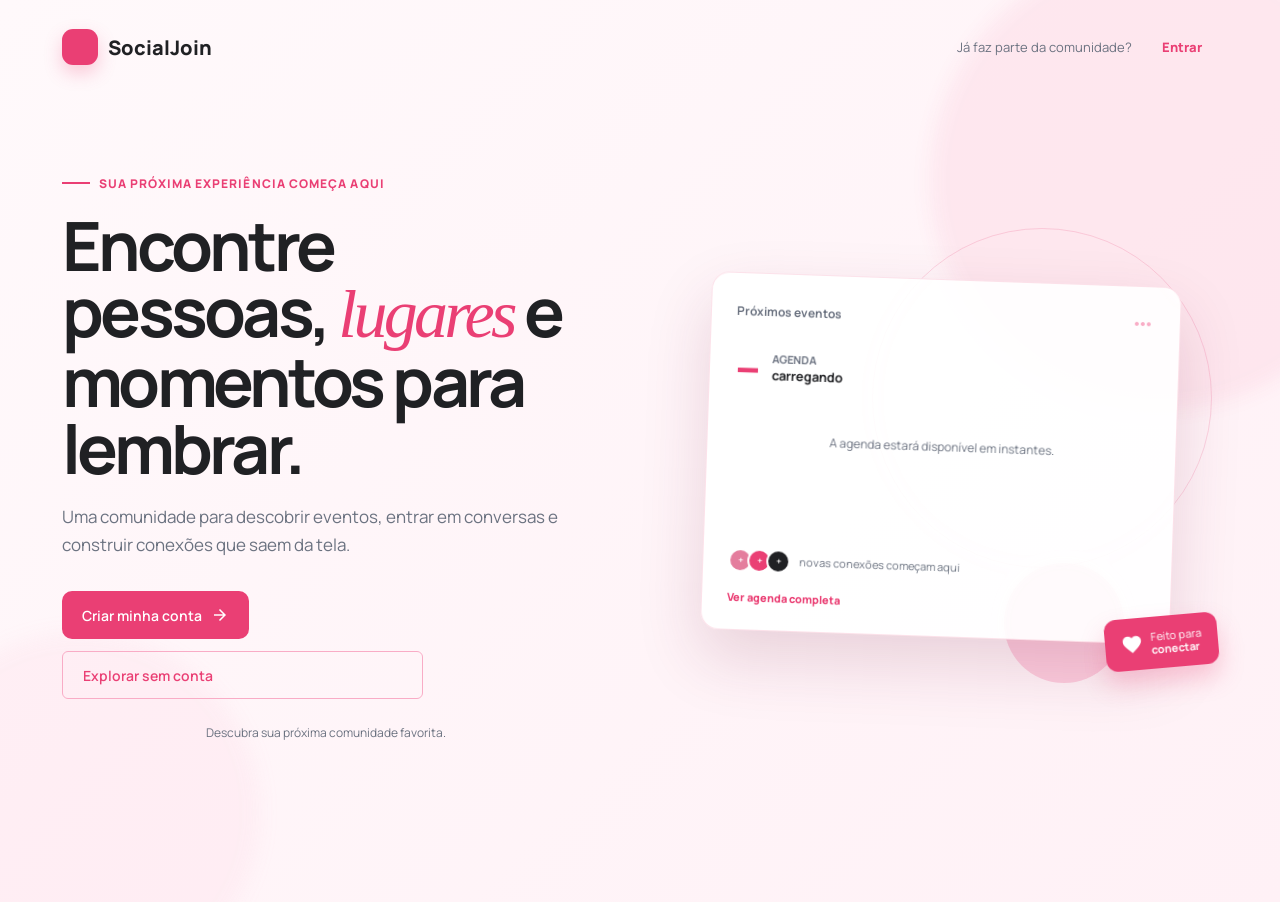
==== commit 85c32265: "Ajustes" ====
--- a/web/index.html
+++ b/web/index.html
@@ -251,8 +251,10 @@
                             <option value="personalizado">Intervalo personalizado</option>
                         </select>
 
-                        <select id="filtro-evento-comunidade" onchange="app.filtrarEventos()">
-                            <option value="">Todas as comunidades</option>
+                        <select id="filtro-evento-preco" onchange="app.filtrarEventos()">
+                            <option value="">Todos os preços</option>
+                            <option value="gratuito">Gratuitos</option>
+                            <option value="pago">Pagos</option>
                         </select>
 
                         <select id="filtro-evento-categoria" onchange="app.filtrarEventos()">
@@ -1788,7 +1790,7 @@
 </div>
 
     <!-- type="module" permite importar ApiService; servir esta página por HTTP evita bloqueios de módulos em file://. -->
-    <script type="module" src="js/app.js?v=chat-avatar-1"></script>
+    <script type="module" src="js/app.js?v=event-price-filter-1"></script>
 </body>
 
 </html>
